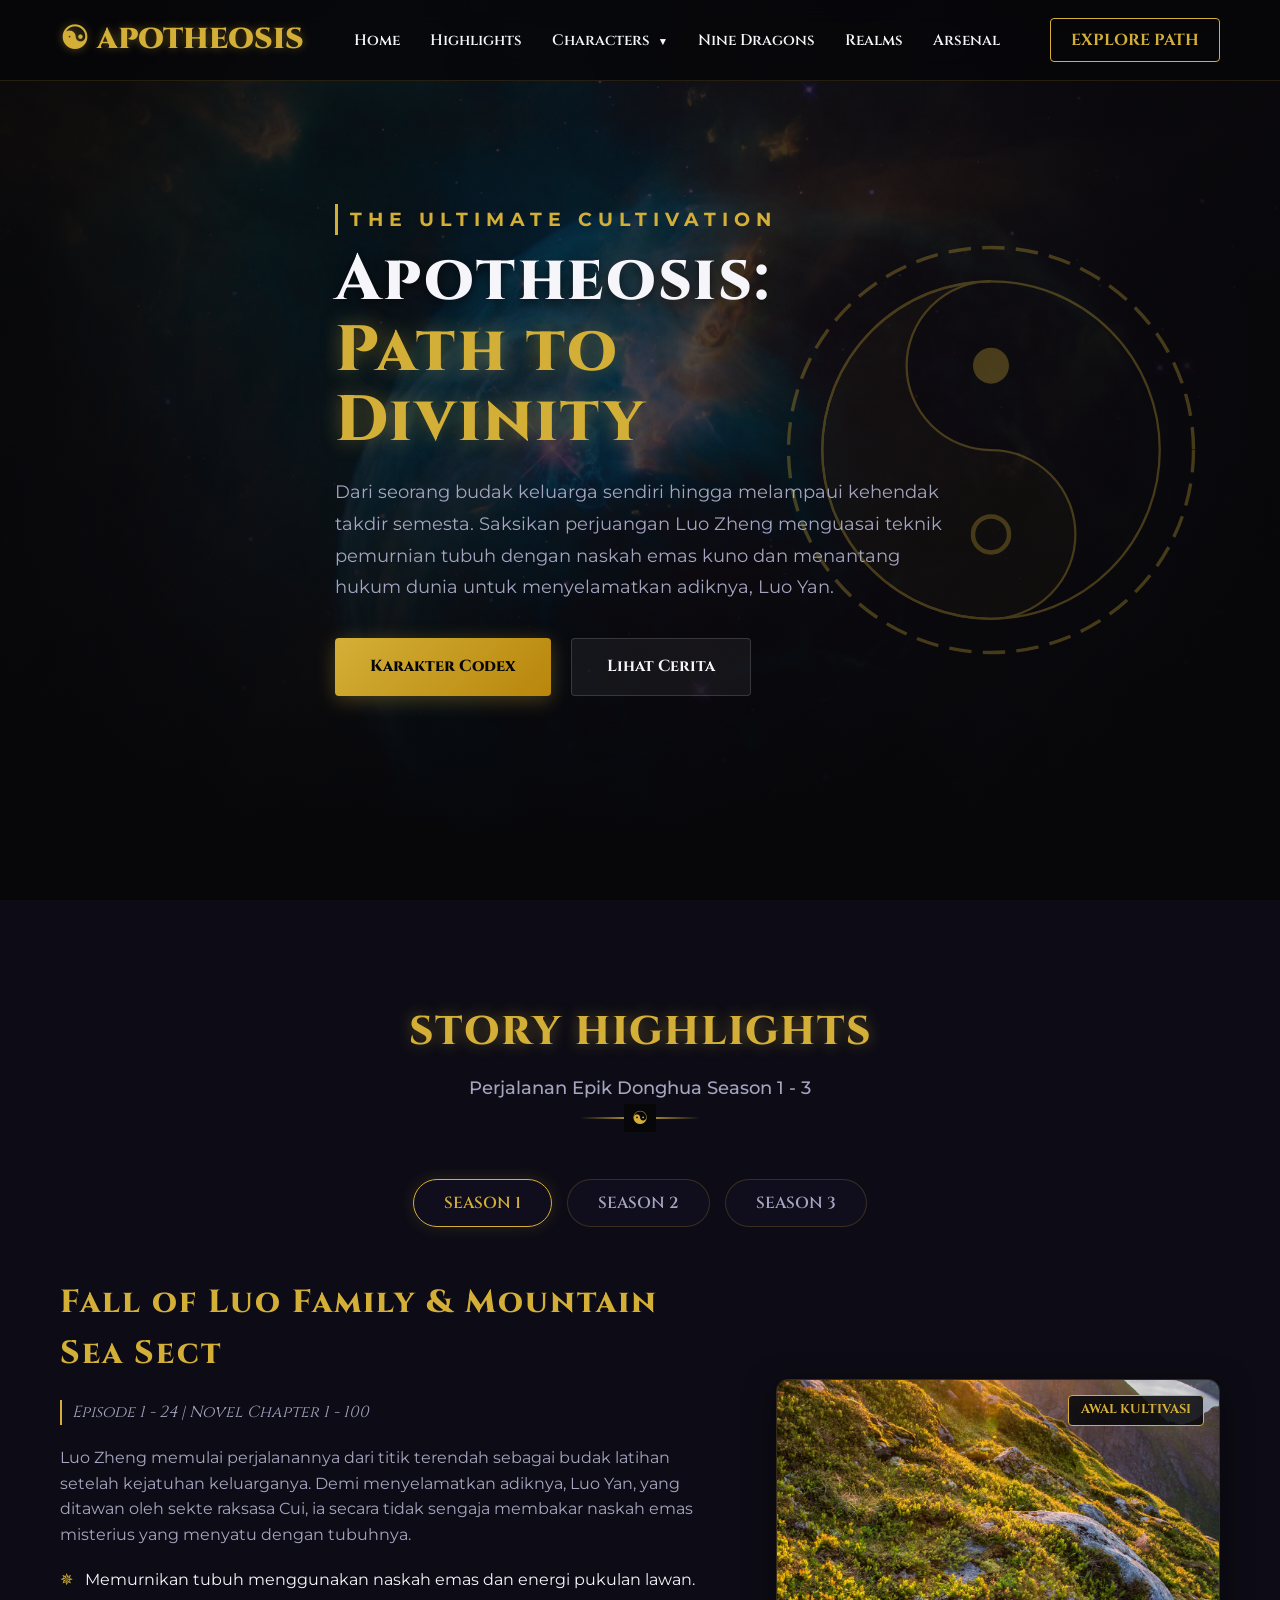
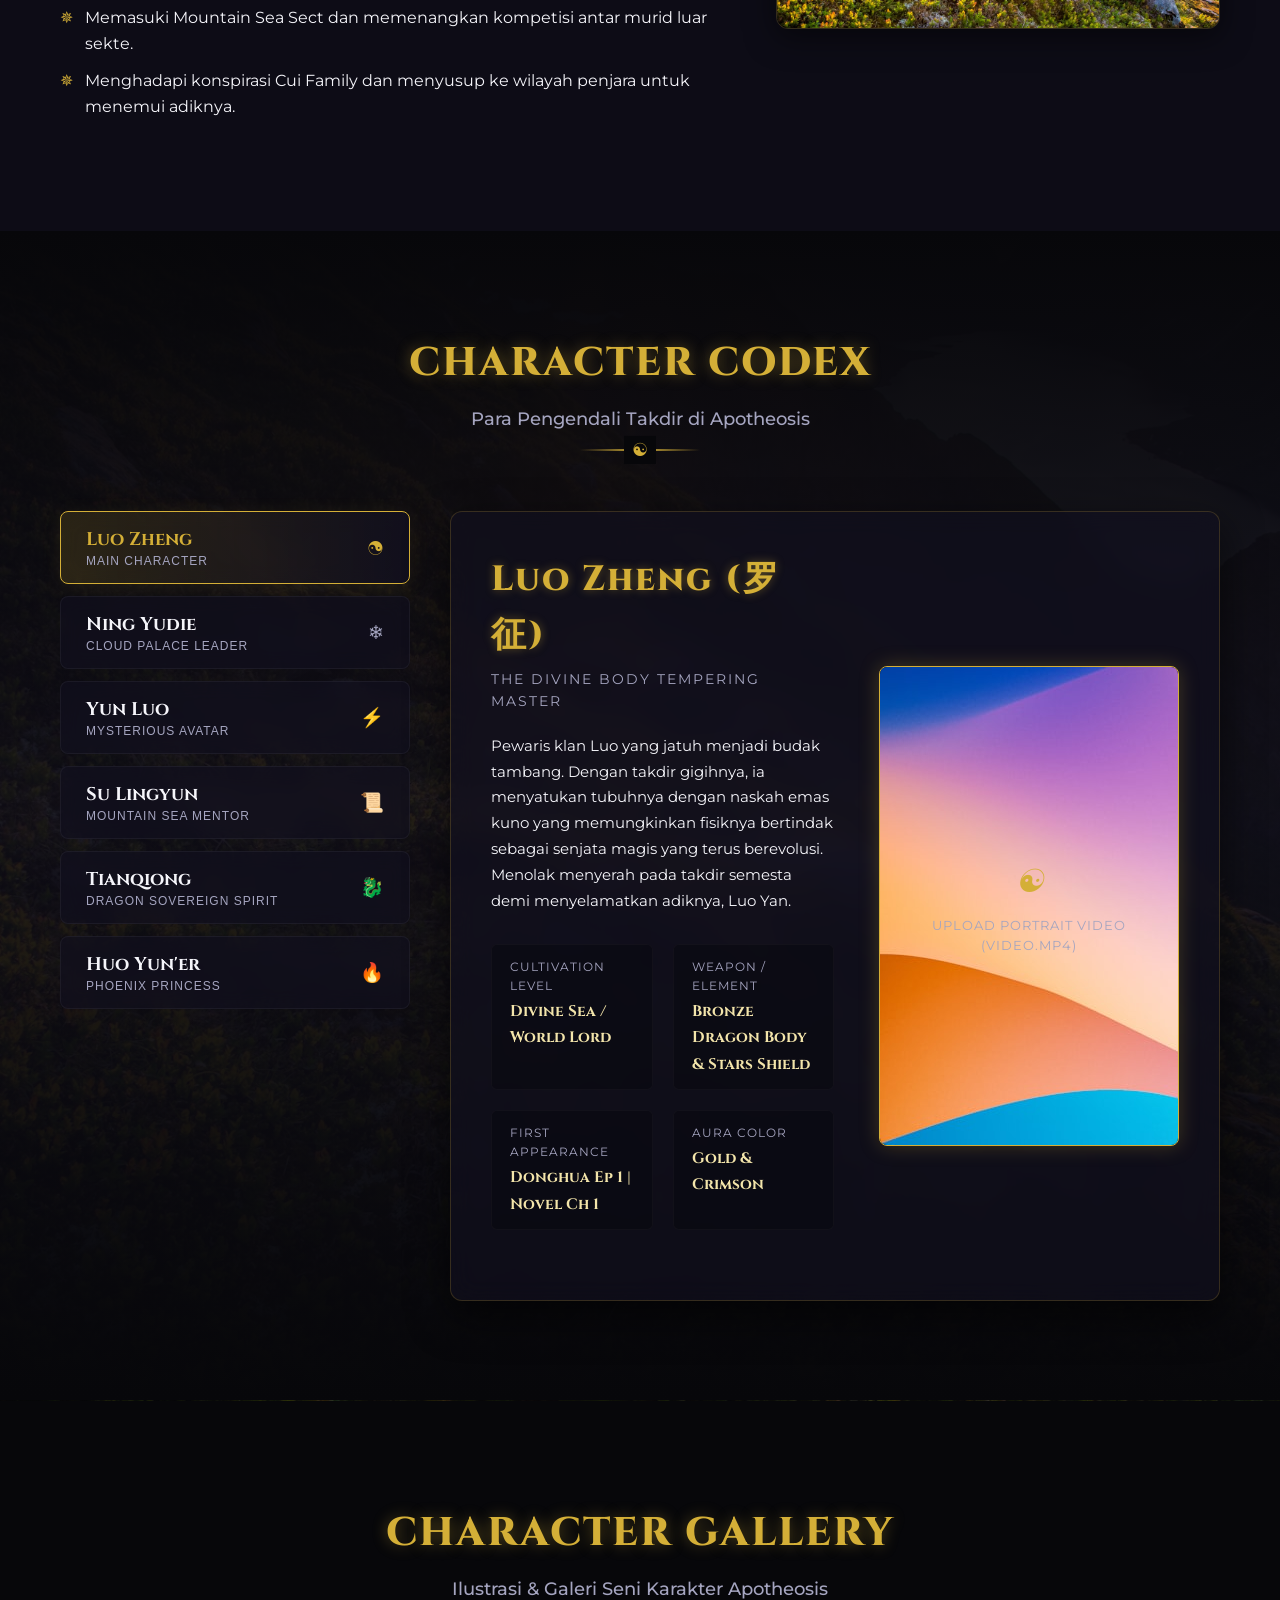
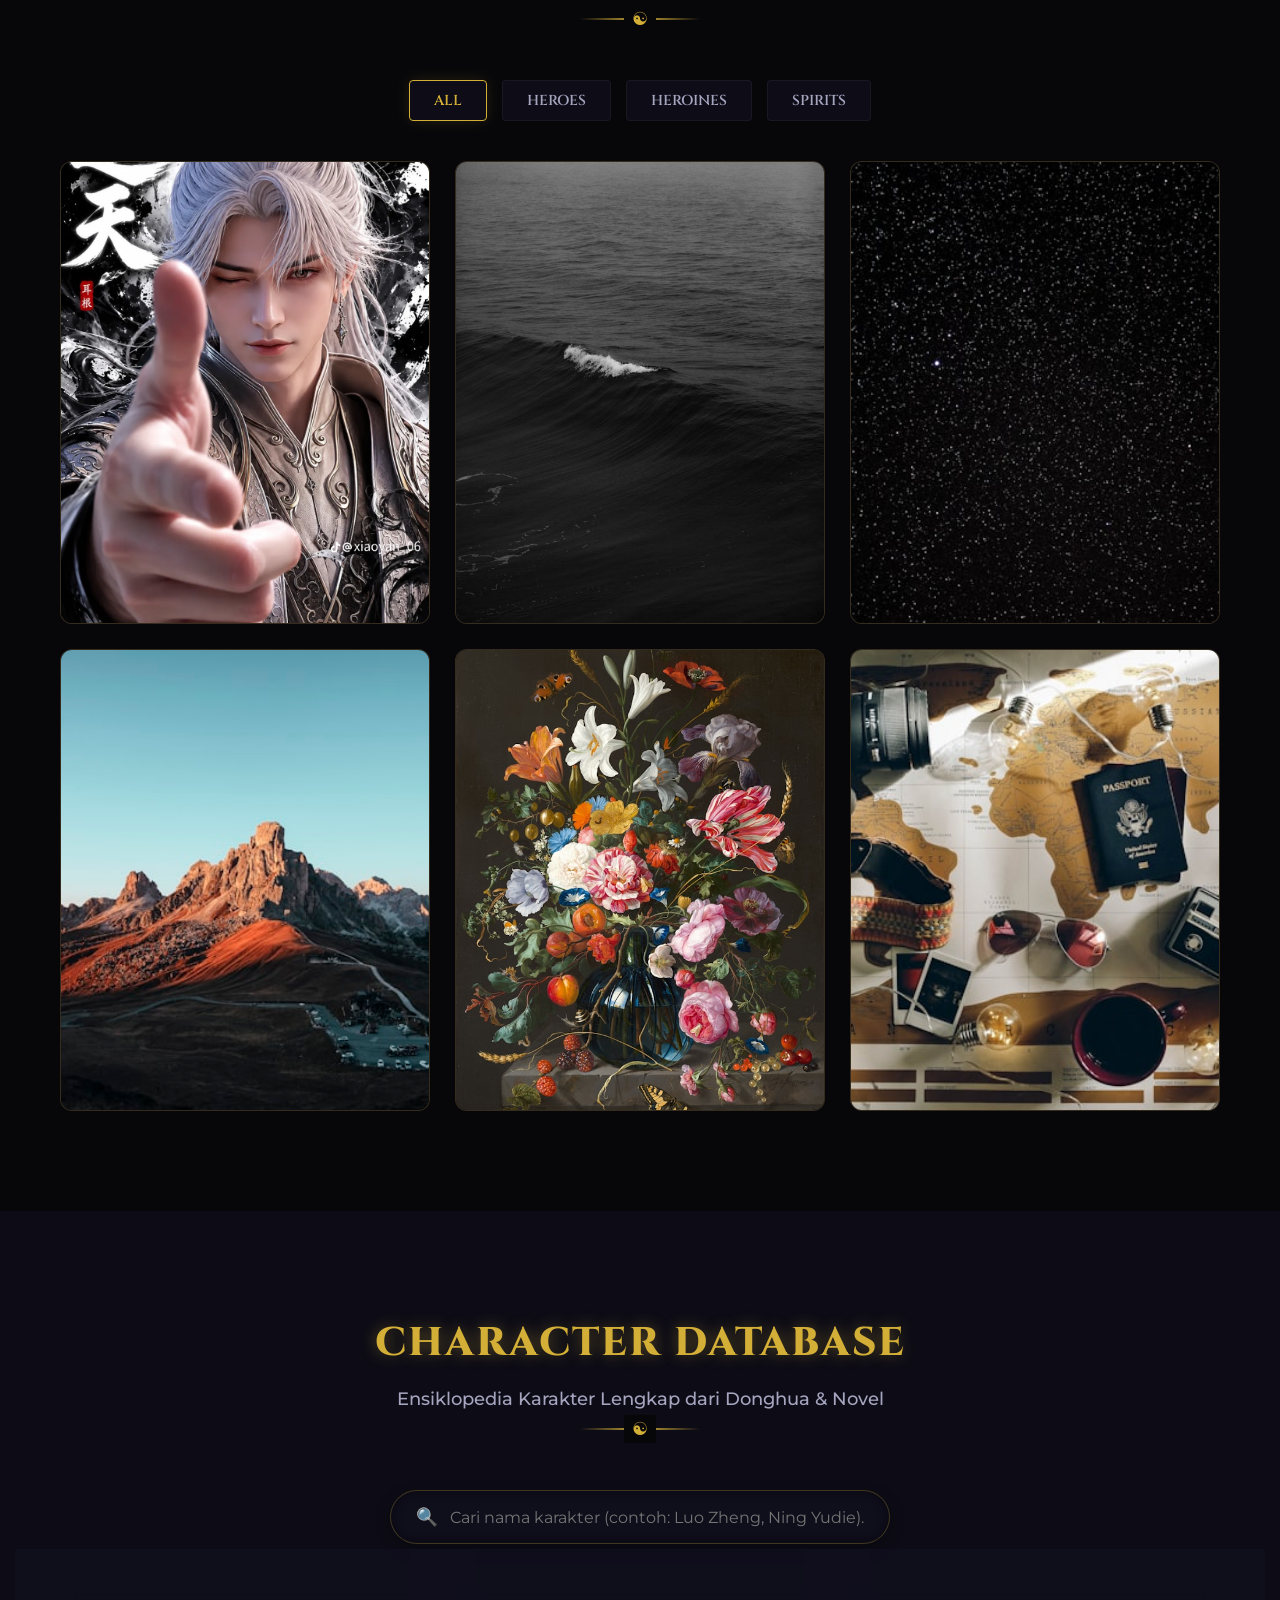
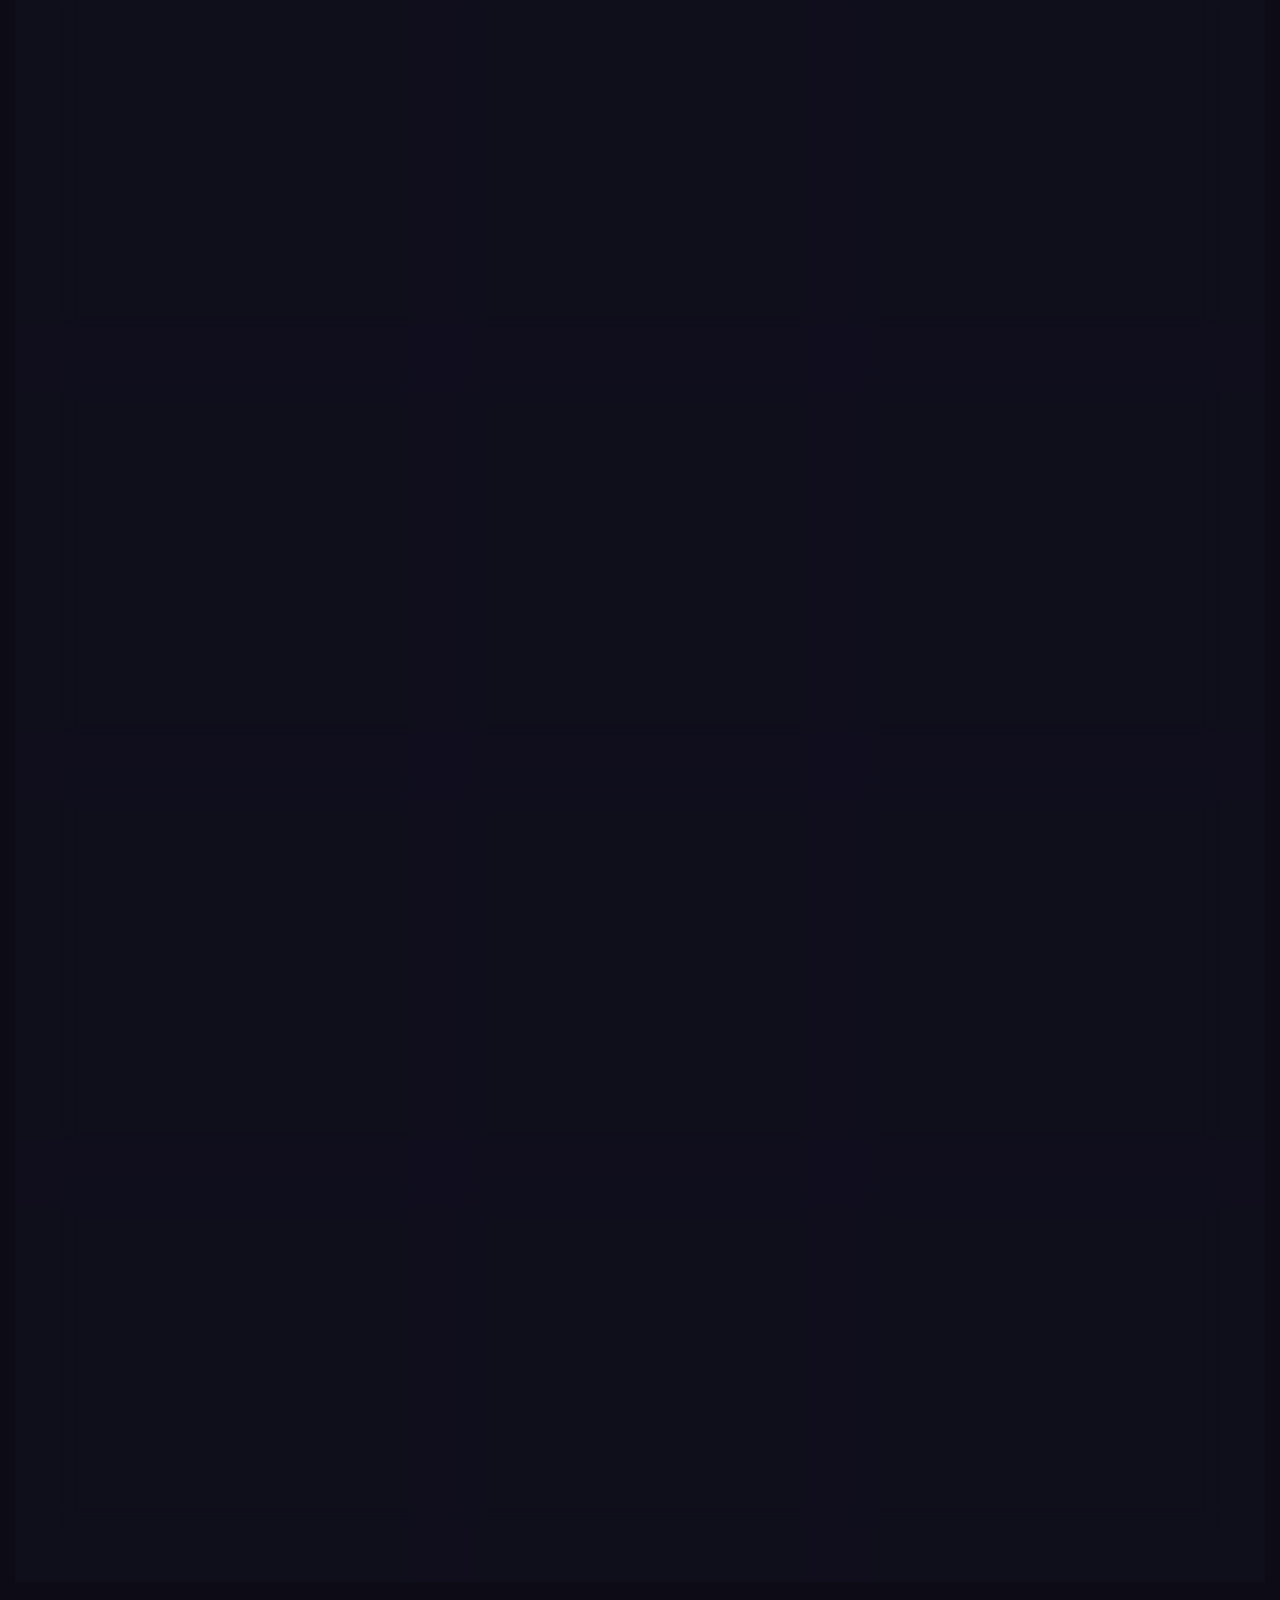
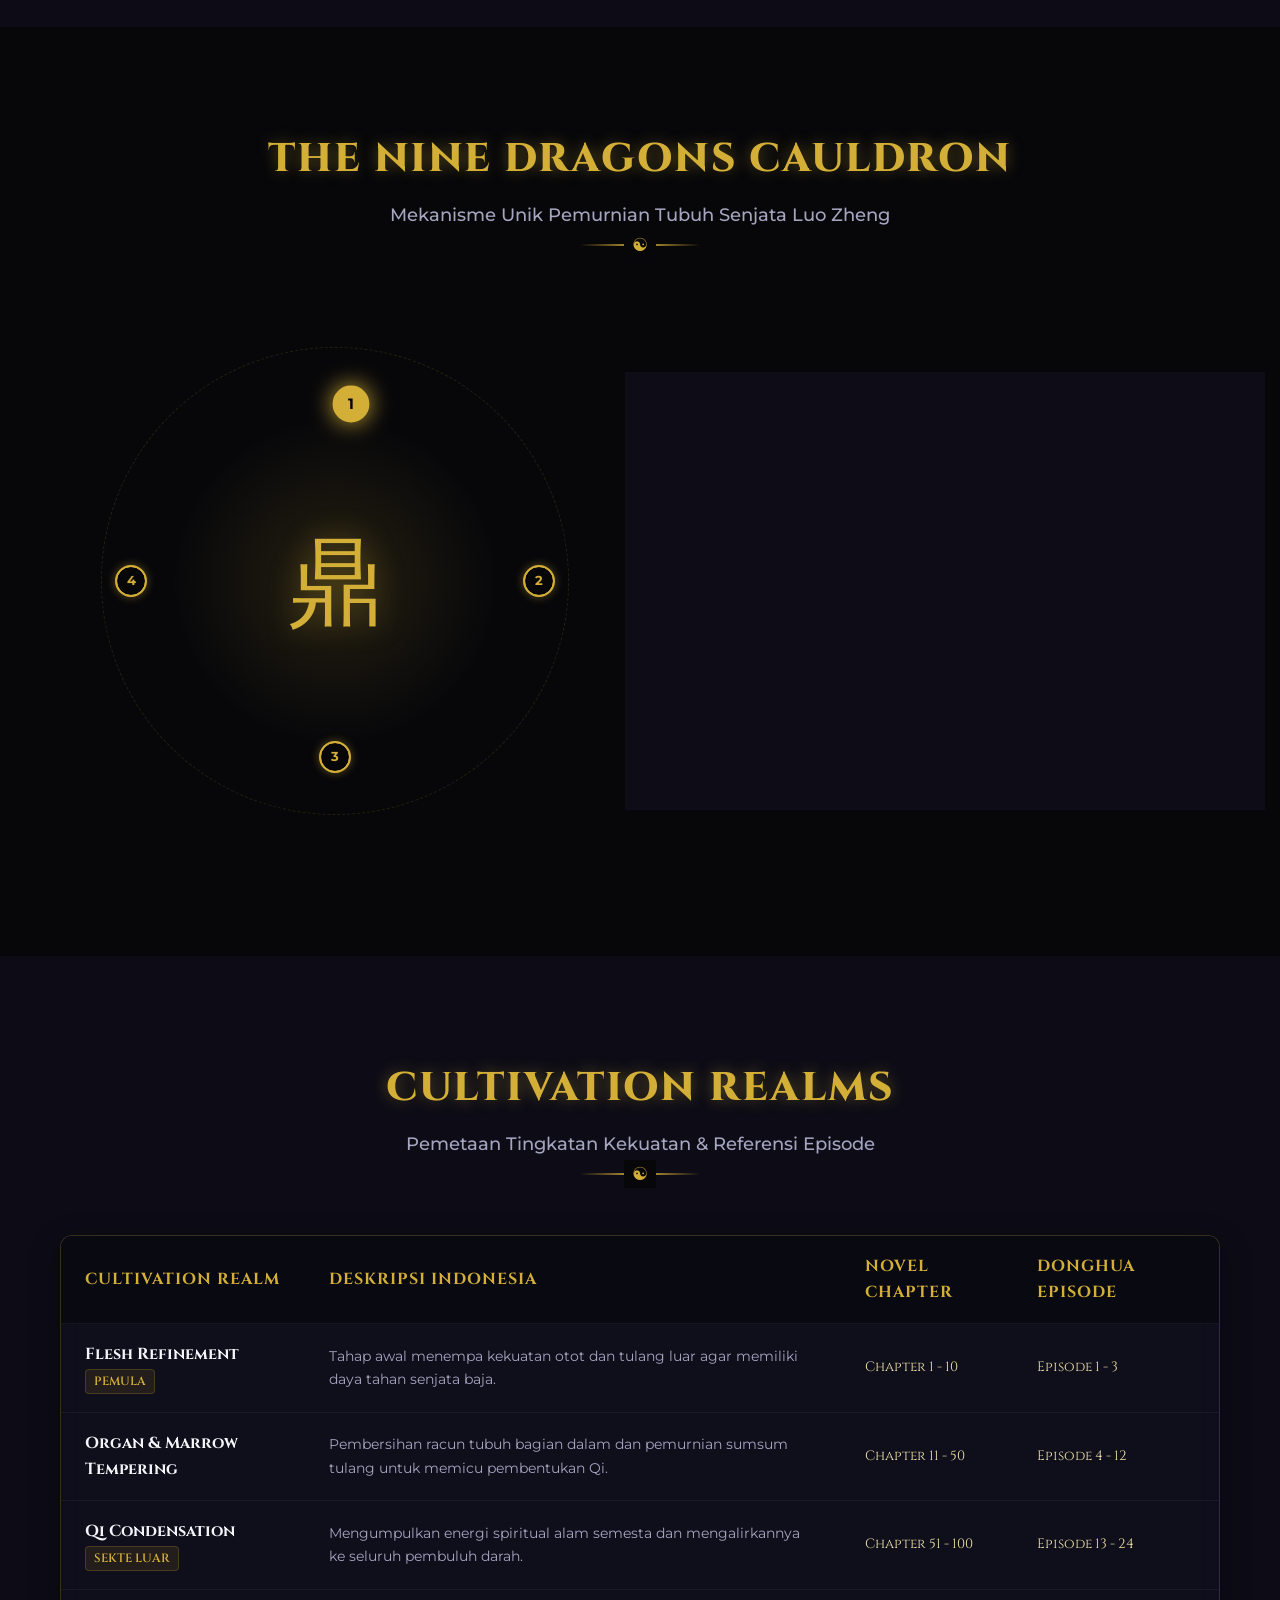
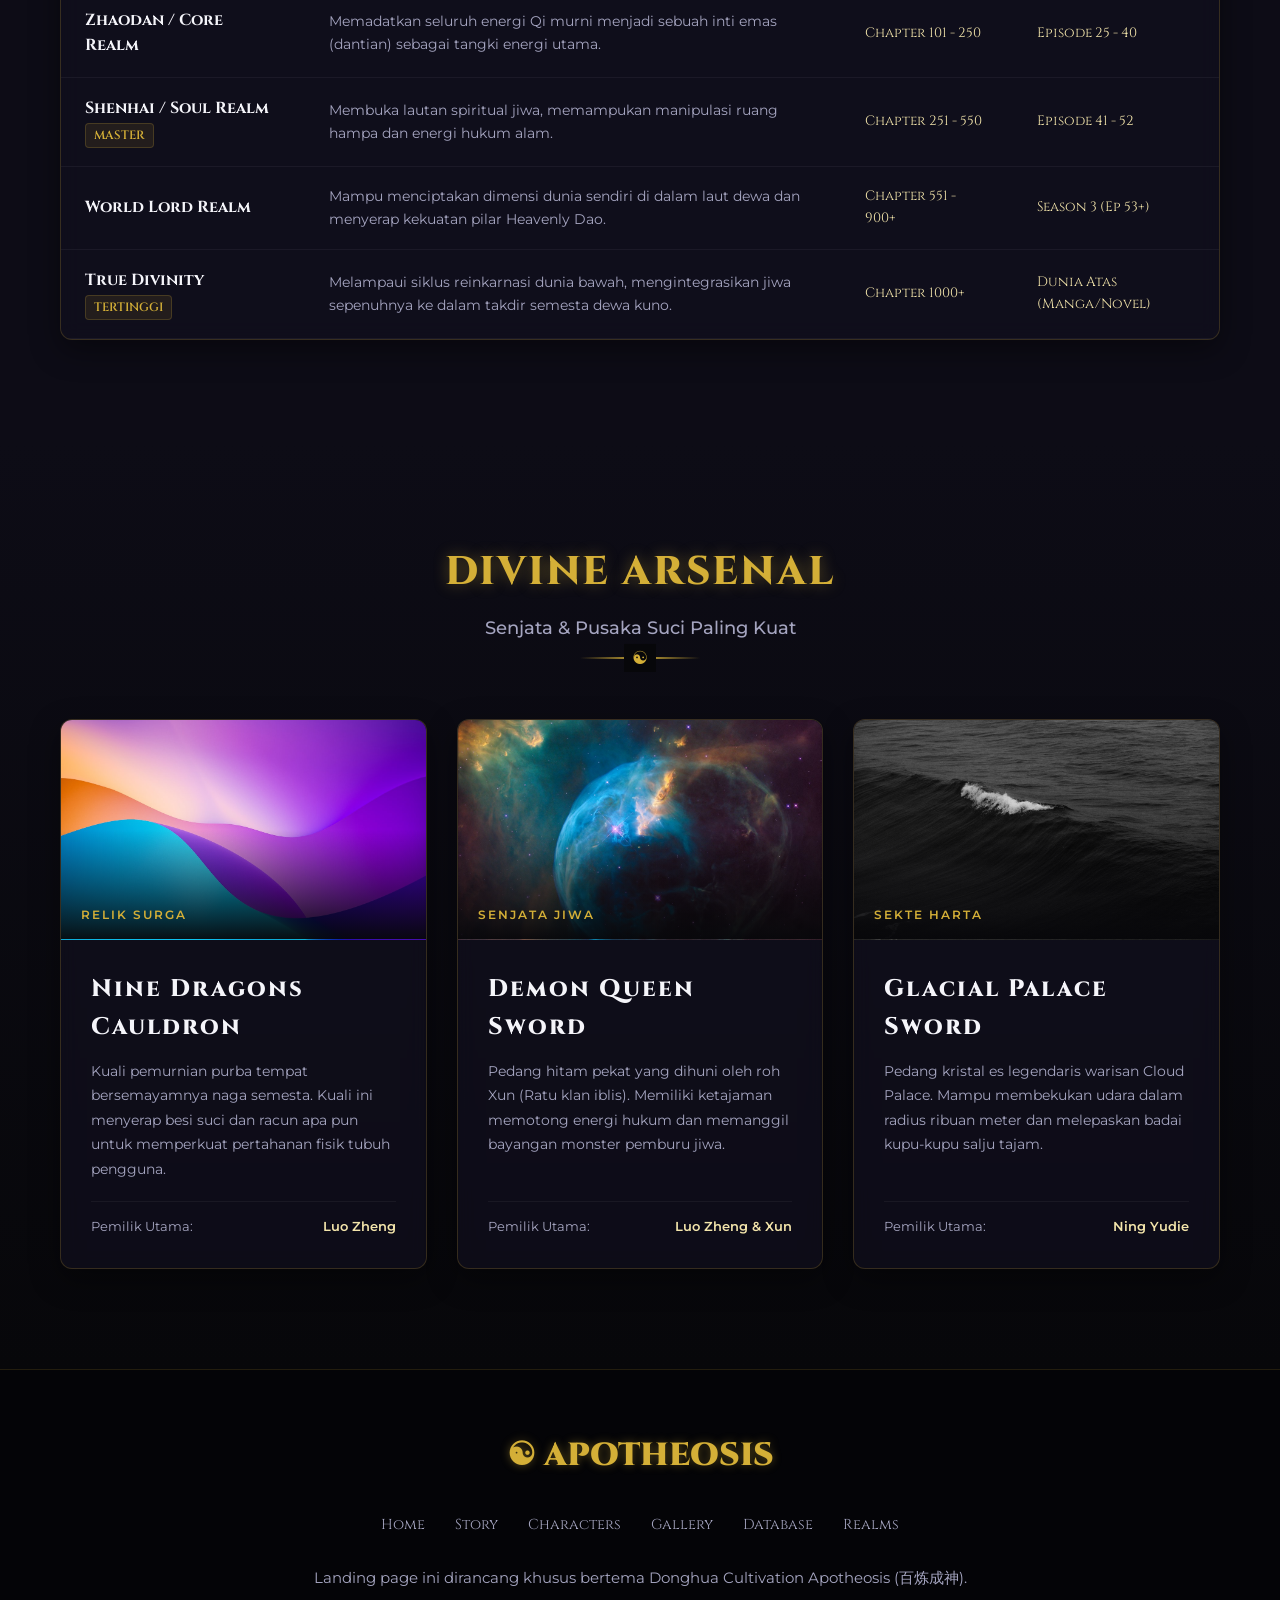
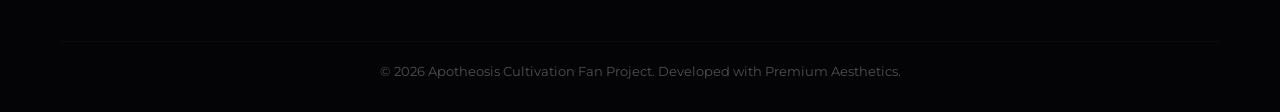
==== index.html @ 7e8d7d5f "Implement premium 3D Parallax on Hero and 3D Tilt hover on cards" ====
<!DOCTYPE html>
<html lang="id">
<head>
    <meta charset="UTF-8">
    <meta name="viewport" content="width=device-width, initial-scale=1.0">
    <title>Apotheosis: Path to Divinity - Premium Landing Page</title>
    
    <!-- Custom CSS -->
    <link rel="stylesheet" href="public/css/custom.css">
</head>
<body>

    <!-- Premium Preloader -->
    <!-- Premium Cultivation Preloader -->
<div id="preloader">
    <div class="preloader-content">
        <div class="preloader-seal">
            <span class="preloader-symbol">☯</span>
            <div class="preloader-ring"></div>
            <div class="preloader-ring-outer"></div>
        </div>
        <div class="preloader-text-wrapper">
            <h2 class="preloader-title">APOTHEOSIS</h2>
            <p id="preloader-status">Gathering Soul Qi...</p>
        </div>
    </div>
</div>

    <!-- Runic Canvas Background -->
    <canvas id="rune-canvas"></canvas>

    <!-- Premium Cursor Trail Canvas -->
    <canvas id="cursor-canvas"></canvas>

    <!-- Partial Layouts -->
    <!-- Header Navbar -->
<header>
    <div class="container navbar">
        <div class="logo">
            <a href="#"><span class="logo-symbol">☯</span> APOTHEOSIS</a>
        </div>
        <ul class="nav-links">
            <li><a href="#hero">Home</a></li>
            <li><a href="#story">Highlights</a></li>
            <li class="dropdown">
                <a href="#" class="dropdown-toggle" onclick="return false;">Characters <span class="dropdown-arrow">▼</span></a>
                <ul class="dropdown-menu">
                    <li><a href="#characters">Video Codex</a></li>
                    <li><a href="#gallery">Art Gallery</a></li>
                    <li><a href="#registry">Database</a></li>
                </ul>
            </li>
            <li><a href="#cauldron">Nine Dragons</a></li>
            <li><a href="#realms">Realms</a></li>
            <li><a href="#arsenal">Arsenal</a></li>
            <li class="mobile-cta-li"><a href="#characters" class="cta-btn">EXPLORE PATH</a></li>
        </ul>
        <div class="desktop-cta">
            <a href="#characters" class="cta-btn">EXPLORE PATH</a>
        </div>
        <button class="hamburger" id="hamburger-btn" aria-label="Menu">
            <span class="bar"></span>
            <span class="bar"></span>
            <span class="bar"></span>
        </button>
    </div>
</header>
    <!-- Hero Section -->
<section id="hero" class="hero">
    <div class="container hero-content">
        <span class="hero-subtitle">The Ultimate Cultivation</span>
        <h1>Apotheosis: <span>Path to Divinity</span></h1>
        <p class="hero-desc">
            Dari seorang budak keluarga sendiri hingga melampaui kehendak takdir semesta. Saksikan perjuangan Luo Zheng menguasai teknik pemurnian tubuh dengan naskah emas kuno dan menantang hukum dunia untuk menyelamatkan adiknya, Luo Yan.
        </p>
        <div class="hero-actions">
            <a href="#characters" class="btn-primary">Karakter Codex</a>
            <a href="#story" class="btn-secondary">Lihat Cerita</a>
        </div>
    </div>
    <!-- Decorative Cultivation Seal Wrapper for 3D Parallax -->
    <div class="hero-seal-wrapper">
        <svg class="hero-seal" viewBox="0 0 200 200" xmlns="http://www.w3.org/2000/svg">
            <circle cx="100" cy="100" r="90" fill="none" stroke="#d4af37" stroke-width="1.5" stroke-dasharray="10 5" />
            <circle cx="100" cy="100" r="75" fill="none" stroke="#d4af37" stroke-width="1" />
            <path d="M 100 25 A 75 75 0 0 0 100 175 A 37.5 37.5 0 0 0 100 100 A 37.5 37.5 0 0 1 100 25 Z" fill="#d4af37" fill-opacity="0.1" stroke="#d4af37" stroke-width="1" />
            <circle cx="100" cy="62.5" r="8" fill="#d4af37" />
            <circle cx="100" cy="137.5" r="8" fill="none" stroke="#d4af37" stroke-width="2" />
        </svg>
    </div>
</section>
    <!-- Story Highlights Section -->
<section id="story" class="story-section reveal">
    <div class="container">
        <div class="section-header">
            <h2>Story Highlights</h2>
            <div class="sub-title">Perjalanan Epik Donghua Season 1 - 3</div>
            <div class="divider"></div>
        </div>

        <div class="story-tabs">
            <button class="story-tab-btn active" data-season="1">SEASON 1</button>
            <button class="story-tab-btn" data-season="2">SEASON 2</button>
            <button class="story-tab-btn" data-season="3">SEASON 3</button>
        </div>

        <div class="story-content-wrapper">
            <!-- Season 1 Panel -->
            <div class="story-panel active" id="season-1">
                <div class="story-text">
                    <h3>Fall of Luo Family & Mountain Sea Sect</h3>
                    <p class="story-tagline">Episode 1 - 24 | Novel Chapter 1 - 100</p>
                    <p>
                        Luo Zheng memulai perjalanannya dari titik terendah sebagai budak latihan setelah kejatuhan keluarganya. Demi menyelamatkan adiknya, Luo Yan, yang ditawan oleh sekte raksasa Cui, ia secara tidak sengaja membakar naskah emas misterius yang menyatu dengan tubuhnya.
                    </p>
                    <ul class="story-highlights-list">
                        <li>Memurnikan tubuh menggunakan naskah emas dan energi pukulan lawan.</li>
                        <li>Memasuki Mountain Sea Sect dan memenangkan kompetisi antar murid luar sekte.</li>
                        <li>Menghadapi konspirasi Cui Family dan menyusup ke wilayah penjara untuk menemui adiknya.</li>
                    </ul>
                </div>
                <div class="story-media">
                    <img src="public/assets/images/bg_mountains.jpg" alt="Season 1 Cover">
                    <span class="story-badge">Awal Kultivasi</span>
                </div>
            </div>

            <!-- Season 2 Panel -->
            <div class="story-panel" id="season-2">
                <div class="story-text">
                    <h3>Cloud Palace & Zen Domain Conflicts</h3>
                    <p class="story-tagline">Episode 25 - 52 | Novel Chapter 101 - 350</p>
                    <p>
                        Luo Zheng menembus batas kekuatannya dan menarik perhatian Cloud Palace (Yun Palace). Ia bertemu dengan sang pemimpin dingin, Ning Yudie. Bersama-sama, mereka harus mempertahankan benua dari ancaman invasi klan iblis dan Zen Domain.
                    </p>
                    <ul class="story-highlights-list">
                        <li>Menjelajahi Azure Dragon Tower dan memperoleh warisan naga kuno.</li>
                        <li>Membantu Ning Yudie melawan kutukan tubuh dan invasi ras iblis luar.</li>
                        <li>Membuka gerbang kekuatan spasial dengan memahami rune tingkat tinggi.</li>
                    </ul>
                </div>
                <div class="story-media">
                    <img src="public/assets/images/bg_ice.jpg" alt="Season 2 Cover">
                    <span class="story-badge">Perang Besar</span>
                </div>
            </div>

            <!-- Season 3 Panel -->
            <div class="story-panel" id="season-3">
                <div class="story-text">
                    <h3>Ancient Divine Realm & Heavenly Dao</h3>
                    <p class="story-tagline">Episode 53+ | Novel Chapter 351 - 800+</p>
                    <p>
                        Memasuki dunia tingkat tinggi yang dipenuhi dengan entitas surgawi. Luo Zheng mulai menantang kehendak Heavenly Dao yang membelenggu takdir rasnya. Di sini ia bertemu Huo Yun'er dari Klan Phoenix dan mengungkap konspirasi penciptaan dunia.
                    </p>
                    <ul class="story-highlights-list">
                        <li>Melangkah ke Divine Sea Realm dan menantang Hukum Takdir Semesta.</li>
                        <li>Ujian di makam para dewa kuno dan warisan energi murni semesta.</li>
                        <li>Beraliansi dengan klan Phoenix api murni untuk membuka misteri dunia atas.</li>
                    </ul>
                </div>
                <div class="story-media">
                    <img src="public/assets/images/bg_gold.jpg" alt="Season 3 Cover">
                    <span class="story-badge">Melampaui Dewa</span>
                </div>
            </div>
        </div>
    </div>
</section>
    <!-- Character Codex Section -->
<section id="characters" class="characters-section reveal">
    <div class="container">
        <div class="section-header">
            <h2>Character Codex</h2>
            <div class="sub-title">Para Pengendali Takdir di Apotheosis</div>
            <div class="divider"></div>
        </div>

        <div class="character-grid">
            <!-- Navigation Tabs -->
            <div class="character-nav">
                <button class="char-nav-btn active" data-character="luo_zheng">
                    <div class="char-btn-info">
                        <span class="char-btn-name">Luo Zheng</span>
                        <span class="char-btn-title">Main Character</span>
                    </div>
                    <span class="char-btn-symbol">☯</span>
                </button>
                <button class="char-nav-btn" data-character="ning_yudie">
                    <div class="char-btn-info">
                        <span class="char-btn-name">Ning Yudie</span>
                        <span class="char-btn-title">Cloud Palace Leader</span>
                    </div>
                    <span class="char-btn-symbol">❄</span>
                </button>
                <button class="char-nav-btn" data-character="yun_luo">
                    <div class="char-btn-info">
                        <span class="char-btn-name">Yun Luo</span>
                        <span class="char-btn-title">Mysterious Avatar</span>
                    </div>
                    <span class="char-btn-symbol">⚡</span>
                </button>
                <button class="char-nav-btn" data-character="su_lingyun">
                    <div class="char-btn-info">
                        <span class="char-btn-name">Su Lingyun</span>
                        <span class="char-btn-title">Mountain Sea Mentor</span>
                    </div>
                    <span class="char-btn-symbol">📜</span>
                </button>
                <button class="char-nav-btn" data-character="tianqiong">
                    <div class="char-btn-info">
                        <span class="char-btn-name">Tianqiong</span>
                        <span class="char-btn-title">Dragon Sovereign Spirit</span>
                    </div>
                    <span class="char-btn-symbol">🐉</span>
                </button>
                <button class="char-nav-btn" data-character="huo_yuner">
                    <div class="char-btn-info">
                        <span class="char-btn-name">Huo Yun'er</span>
                        <span class="char-btn-title">Phoenix Princess</span>
                    </div>
                    <span class="char-btn-symbol">🔥</span>
                </button>
            </div>

            <!-- Display Codex Content -->
            <div class="character-display">
                <!-- Luo Zheng -->
                <div class="char-pane active" id="char-luo_zheng">
                    <div class="char-details">
                        <h3>Luo Zheng (罗征)</h3>
                        <span class="char-identity">The Divine Body Tempering Master</span>
                        <p class="char-desc">
                            Pewaris klan Luo yang jatuh menjadi budak tambang. Dengan takdir gigihnya, ia menyatukan tubuhnya dengan naskah emas kuno yang memungkinkan fisiknya bertindak sebagai senjata magis yang terus berevolusi. Menolak menyerah pada takdir semesta demi menyelamatkan adiknya, Luo Yan.
                        </p>
                        <div class="char-stats">
                            <div class="stat-item">
                                <span class="stat-label">Cultivation Level</span>
                                <span class="stat-val">Divine Sea / World Lord</span>
                            </div>
                            <div class="stat-item">
                                <span class="stat-label">Weapon / Element</span>
                                <span class="stat-val">Bronze Dragon Body & Stars Shield</span>
                            </div>
                            <div class="stat-item">
                                <span class="stat-label">First Appearance</span>
                                <span class="stat-val">Donghua Ep 1 | Novel Ch 1</span>
                            </div>
                            <div class="stat-item">
                                <span class="stat-label">Aura Color</span>
                                <span class="stat-val">Gold & Crimson</span>
                            </div>
                        </div>
                    </div>
                    <div class="char-media-container theme-luo_zheng">
                        <video class="char-video" loop muted playsinline>
                            <source src="public/assets/videos/characters/luo_zheng/video.mp4" type="video/mp4">
                        </video>
                        <div class="char-video-fallback" style="background-image: url('public/assets/images/bg_gold.jpg')">
                            <i>☯</i>
                            <span>Upload Portrait Video (video.mp4)</span>
                        </div>
                    </div>
                </div>

                <!-- Ning Yudie -->
                <div class="char-pane" id="char-ning_yudie">
                    <div class="char-details">
                        <h3>Ning Yudie (宁雨蝶)</h3>
                        <span class="char-identity">Palace Master of Cloud Sect</span>
                        <p class="char-desc">
                            Pemimpin dari sekte Cloud Palace yang sangat dihormati di benua bawah. Menguasai hukum es murni dan kupu-kupu salju surgawi. Memiliki kepribadian yang dingin namun luluh setelah Luo Zheng berulang kali mempertaruhkan nyawa untuk melindunginya.
                        </p>
                        <div class="char-stats">
                            <div class="stat-item">
                                <span class="stat-label">Cultivation Level</span>
                                <span class="stat-val">Soul Realm / Divine Sea</span>
                            </div>
                            <div class="stat-item">
                                <span class="stat-label">Weapon / Element</span>
                                <span class="stat-val">Glacial Butterfly Sword & Ice element</span>
                            </div>
                            <div class="stat-item">
                                <span class="stat-label">First Appearance</span>
                                <span class="stat-val">Donghua Ep 26 | Novel Ch 180</span>
                            </div>
                            <div class="stat-item">
                                <span class="stat-label">Aura Color</span>
                                <span class="stat-val">Teal & Glacial Blue</span>
                            </div>
                        </div>
                    </div>
                    <div class="char-media-container theme-ning_yudie">
                        <video class="char-video" loop muted playsinline>
                            <source src="public/assets/videos/characters/ning_yudie/video.mp4" type="video/mp4">
                        </video>
                        <div class="char-video-fallback" style="background-image: url('public/assets/images/bg_ice.jpg')">
                            <i>❄</i>
                            <span>Upload Portrait Video (video.mp4)</span>
                        </div>
                    </div>
                </div>

                <!-- Yun Luo -->
                <div class="char-pane" id="char-yun_luo">
                    <div class="char-details">
                        <h3>Yun Luo (云落)</h3>
                        <span class="char-identity">The Mysterious Overseer Avatar</span>
                        <p class="char-desc">
                            Proyeksi fisik misterius dari salah satu dewa terkuat dari dunia atas. Ia menyamar di benua bawah untuk memantau bakat luar biasa dan menyelidiki rahasia semesta bawah. Ia menjadi mentor bayangan yang membimbing Luo Zheng memahami hukum spasial dan dimensi.
                        </p>
                        <div class="char-stats">
                            <div class="stat-item">
                                <span class="stat-label">Cultivation Level</span>
                                <span class="stat-val">True Divinity (Avatar)</span>
                            </div>
                            <div class="stat-item">
                                <span class="stat-label">Weapon / Element</span>
                                <span class="stat-val">Void Needle & Spasial Laws</span>
                            </div>
                            <div class="stat-item">
                                <span class="stat-label">First Appearance</span>
                                <span class="stat-val">Donghua Ep 35 | Novel Ch 250</span>
                            </div>
                            <div class="stat-item">
                                <span class="stat-label">Aura Color</span>
                                <span class="stat-val">Deep Purple & Indigo</span>
                            </div>
                        </div>
                    </div>
                    <div class="char-media-container theme-yun_luo">
                        <video class="char-video" loop muted playsinline>
                            <source src="public/assets/videos/characters/yun_luo/video.mp4" type="video/mp4">
                        </video>
                        <div class="char-video-fallback" style="background-image: url('public/assets/images/bg_hero.jpg')">
                            <i>⚡</i>
                            <span>Upload Portrait Video (video.mp4)</span>
                        </div>
                    </div>
                </div>

                <!-- Su Lingyun -->
                <div class="char-pane" id="char-su_lingyun">
                    <div class="char-details">
                        <h3>Su Lingyun (苏灵韵)</h3>
                        <span class="char-identity">Royal Teacher of Mountain Sea Sect</span>
                        <p class="char-desc">
                            Guru pertama Luo Zheng di Mountain Sea Sect. Ia juga merupakan putri dari keluarga kekaisaran benua timur. Meskipun memiliki keterbatasan kultivasi dibanding karakter dunia atas, ia selalu berdedikasi tinggi demi keselamatan Luo Zheng di awal masa latihannya.
                        </p>
                        <div class="char-stats">
                            <div class="stat-item">
                                <span class="stat-label">Cultivation Level</span>
                                <span class="stat-val">Zhaodan / Core Realm</span>
                            </div>
                            <div class="stat-item">
                                <span class="stat-label">Weapon / Element</span>
                                <span class="stat-val">Royal Sword / Wind Laws</span>
                            </div>
                            <div class="stat-item">
                                <span class="stat-label">First Appearance</span>
                                <span class="stat-val">Donghua Ep 4 | Novel Ch 22</span>
                            </div>
                            <div class="stat-item">
                                <span class="stat-label">Aura Color</span>
                                <span class="stat-val">Emerald Green & Amber</span>
                            </div>
                        </div>
                    </div>
                    <div class="char-media-container theme-su_lingyun">
                        <video class="char-video" loop muted playsinline>
                            <source src="public/assets/videos/characters/su_lingyun/video.mp4" type="video/mp4">
                        </video>
                        <div class="char-video-fallback" style="background-image: url('public/assets/images/bg_mountains.jpg')">
                            <i>📜</i>
                            <span>Upload Portrait Video (video.mp4)</span>
                        </div>
                    </div>
                </div>

                <!-- Tianqiong -->
                <div class="char-pane" id="char-tianqiong">
                    <div class="char-details">
                        <h3>Tianqiong (天穹)</h3>
                        <span class="char-identity">The Ancestral Dragon Soul</span>
                        <p class="char-desc">
                            Jiwa naga primordial raksasa yang disegel di dalam Nine Dragons Cauldron di dalam kesadaran Luo Zheng. Roh naga ini memberikan kekuatan fisik luar biasa melalui pembentukan sisik naga surgawi dan membimbing Luo Zheng mengontrol warisan hukum naga purba.
                        </p>
                        <div class="char-stats">
                            <div class="stat-item">
                                <span class="stat-label">Cultivation Level</span>
                                <span class="stat-val">Ancestral Dragon Sovereign</span>
                            </div>
                            <div class="stat-item">
                                <span class="stat-label">Weapon / Element</span>
                                <span class="stat-val">Sovereign Dragon Roar / Soul Element</span>
                            </div>
                            <div class="stat-item">
                                <span class="stat-label">First Appearance</span>
                                <span class="stat-val">Donghua Ep 12 | Novel Ch 50</span>
                            </div>
                            <div class="stat-item">
                                <span class="stat-label">Aura Color</span>
                                <span class="stat-val">Deep Gold & Blood Red</span>
                            </div>
                        </div>
                    </div>
                    <div class="char-media-container theme-tianqiong">
                        <video class="char-video" loop muted playsinline>
                            <source src="public/assets/videos/characters/tianqiong/video.mp4" type="video/mp4">
                        </video>
                        <div class="char-video-fallback" style="background-image: url('public/assets/images/bg_gold.jpg')">
                            <i>🐉</i>
                            <span>Upload Portrait Video (video.mp4)</span>
                        </div>
                    </div>
                </div>

                <!-- Huo Yun'er -->
                <div class="char-pane" id="char-huo_yuner">
                    <div class="char-details">
                        <h3>Huo Yun'er (火允儿)</h3>
                        <span class="char-identity">Divine Princess of the Phoenix Clan</span>
                        <p class="char-desc">
                            Pewaris berdarah phoenix murni dari Klan Api Kuno di dunia atas. Ia memiliki temperamen yang berapi-api namun setia kawan. Setelah diselamatkan oleh Luo Zheng dalam petualangan di Makam Dewa Kuno, ia bersumpah mendampingi Luo Zheng melawan penindasan takdir.
                        </p>
                        <div class="char-stats">
                            <div class="stat-item">
                                <span class="stat-label">Cultivation Level</span>
                                <span class="stat-val">Divine Sea / World Lord (God Realm)</span>
                            </div>
                            <div class="stat-item">
                                <span class="stat-label">Weapon / Element</span>
                                <span class="stat-val">Vermilion Phoenix Bow / Sacred Fire</span>
                            </div>
                            <div class="stat-item">
                                <span class="stat-label">First Appearance</span>
                                <span class="stat-val">Donghua Season 3 | Novel Ch 650</span>
                            </div>
                            <div class="stat-item">
                                <span class="stat-label">Aura Color</span>
                                <span class="stat-val">Rose Gold & Intense Flame</span>
                            </div>
                        </div>
                    </div>
                    <div class="char-media-container theme-huo_yuner">
                        <video class="char-video" loop muted playsinline>
                            <source src="public/assets/videos/characters/huo_yuner/video.mp4" type="video/mp4">
                        </video>
                        <div class="char-video-fallback" style="background-image: url('public/assets/images/bg_hero.jpg')">
                            <i>🔥</i>
                            <span>Upload Portrait Video (video.mp4)</span>
                        </div>
                    </div>
                </div>
            </div>
        </div>
    </div>
</section>
    <!-- Character Gallery Section -->
<section id="gallery" class="gallery-section reveal">
    <div class="container">
        <div class="section-header">
            <h2>Character Gallery</h2>
            <div class="sub-title">Ilustrasi & Galeri Seni Karakter Apotheosis</div>
            <div class="divider"></div>
        </div>

        <!-- Gallery Filter Tabs -->
        <div class="gallery-filters">
            <button class="gallery-filter-btn active" data-filter="all">ALL</button>
            <button class="gallery-filter-btn" data-filter="hero">HEROES</button>
            <button class="gallery-filter-btn" data-filter="heroines">HEROINES</button>
            <button class="gallery-filter-btn" data-filter="spirits">SPIRITS</button>
        </div>

        <!-- Gallery Grid -->
        <div class="gallery-grid">
            <!-- Luo Zheng -->
            <div class="gallery-item" data-category="hero" data-title="Luo Zheng (罗征)" data-desc="Eksponen pemurnian tubuh tertinggi, memegang takdir ras manusia dengan raga setara senjata magis dewa." data-image="public/assets/images/gallery/char_luo_zheng.png">
                <div class="gallery-img-container">
                    <img src="public/assets/images/gallery/char_luo_zheng.png" alt="Luo Zheng Art">
                    <div class="gallery-item-overlay">
                        <h3>Luo Zheng</h3>
                        <span>The Weapon Body</span>
                    </div>
                </div>
            </div>

            <!-- Ning Yudie -->
            <div class="gallery-item" data-category="heroines" data-title="Ning Yudie (宁雨蝶)" data-desc="Pemimpin Cloud Palace yang menguasai hukum es absolut dan kupu-kupu salju surgawi, istri utama Luo Zheng." data-image="public/assets/images/gallery/char_ning_yudie.jpg">
                <div class="gallery-img-container">
                    <img src="public/assets/images/gallery/char_ning_yudie.jpg" alt="Ning Yudie Art">
                    <div class="gallery-item-overlay">
                        <h3>Ning Yudie</h3>
                        <span>Glacial Butterfly</span>
                    </div>
                </div>
            </div>

            <!-- Yun Luo -->
            <div class="gallery-item" data-category="heroines" data-title="Yun Luo (云落)" data-desc="Karakter inkarnasi dewa dari Divine Domain yang turun ke dunia bawah guna mencari talenta berbakat semesta." data-image="public/assets/images/gallery/char_yun_luo.jpg">
                <div class="gallery-img-container">
                    <img src="public/assets/images/gallery/char_yun_luo.jpg" alt="Yun Luo Art">
                    <div class="gallery-item-overlay">
                        <h3>Yun Luo</h3>
                        <span>Divine Overseer</span>
                    </div>
                </div>
            </div>

            <!-- Su Lingyun -->
            <div class="gallery-item" data-category="heroines" data-title="Su Lingyun (苏灵韵)" data-desc="Royal Teacher kekaisaran timur sekaligus guru pembimbing awal Luo Zheng saat bergabung di Mountain Sea Sect." data-image="public/assets/images/gallery/char_su_lingyun.jpg">
                <div class="gallery-img-container">
                    <img src="public/assets/images/gallery/char_su_lingyun.jpg" alt="Su Lingyun Art">
                    <div class="gallery-item-overlay">
                        <h3>Su Lingyun</h3>
                        <span>Royal Teacher</span>
                    </div>
                </div>
            </div>

            <!-- Tianqiong -->
            <div class="gallery-item" data-category="spirits" data-title="Tianqiong (天穹)" data-desc="Jiwa naga primordial klan naga purba yang membantu menopang pertahanan naga perunggu dan emas dalam kesadaran Luo Zheng." data-image="public/assets/images/gallery/char_tianqiong.jpg">
                <div class="gallery-img-container">
                    <img src="public/assets/images/gallery/char_tianqiong.jpg" alt="Tianqiong Art">
                    <div class="gallery-item-overlay">
                        <h3>Tianqiong</h3>
                        <span>Dragon Sovereign</span>
                    </div>
                </div>
            </div>

            <!-- Huo Yun'er -->
            <div class="gallery-item" data-category="heroines" data-title="Huo Yun'er (火允儿)" data-desc="Putri klan Phoenix suci dunia dewa kuno yang menguasai elemen api murni dan busur panah pemusnah jiwa." data-image="public/assets/images/gallery/char_huo_yuner.jpg">
                <div class="gallery-img-container">
                    <img src="public/assets/images/gallery/char_huo_yuner.jpg" alt="Huo Yun'er Art">
                    <div class="gallery-item-overlay">
                        <h3>Huo Yun'er</h3>
                        <span>Phoenix Princess</span>
                    </div>
                </div>
            </div>
        </div>
    </div>
</section>
    <!-- Character Registry/Database Section -->
<section id="registry" class="registry-section reveal">
    <div class="container">
        <div class="section-header">
            <h2>Character Database</h2>
            <div class="sub-title">Ensiklopedia Karakter Lengkap dari Donghua & Novel</div>
            <div class="divider"></div>
        </div>

        <!-- Search and Filter Bar -->
        <div class="registry-search-wrapper">
            <div class="registry-search-box">
                <span class="search-icon">🔍</span>
                <input type="text" id="registry-search" placeholder="Cari nama karakter (contoh: Luo Zheng, Ning Yudie)...">
            </div>
        </div>

        <!-- Database Grid -->
        <div class="registry-grid" id="registry-grid">
            <!-- Luo Zheng -->
            <div class="registry-card" data-name="luo zheng" data-role="main">
                <div class="registry-card-header">
                    <span class="registry-badge badge-main">Main</span>
                    <h3>Luo Zheng (罗征)</h3>
                </div>
                <p class="registry-title">Master Pemurnian Tubuh Senjata</p>
                <ul class="registry-details">
                    <li><strong>Afiliasi:</strong> Keluarga Luo, Cloud Palace</li>
                    <li><strong>Kekuatan:</strong> Nine Dragons Cauldron, Sisik Perunggu/Emas</li>
                    <li><strong>Keterangan:</strong> Protagonis utama yang memurnikan tubuhnya sebagai senjata dewa.</li>
                </ul>
            </div>

            <!-- Luo Yan -->
            <div class="registry-card" data-name="luo yan" data-role="main">
                <div class="registry-card-header">
                    <span class="registry-badge badge-main">Main</span>
                    <h3>Luo Yan (罗嫣)</h3>
                </div>
                <p class="registry-title">Adik Luo Zheng & Keturunan Agung</p>
                <ul class="registry-details">
                    <li><strong>Afiliasi:</strong> Keluarga Luo, Soul Palace (Dunia Atas)</li>
                    <li><strong>Kekuatan:</strong> Hukum Spasial & Garis Keturunan Purba</li>
                    <li><strong>Keterangan:</strong> Sumber motivasi terbesar Luo Zheng untuk terus berlatih demi menyelamatkannya.</li>
                </ul>
            </div>

            <!-- Ning Yudie -->
            <div class="registry-card" data-name="ning yudie" data-role="main">
                <div class="registry-card-header">
                    <span class="registry-badge badge-main">Main</span>
                    <h3>Ning Yudie (宁雨蝶)</h3>
                </div>
                <p class="registry-title">Pemimpin Cloud Palace & Istri Utama</p>
                <ul class="registry-details">
                    <li><strong>Afiliasi:</strong> Sekte Cloud Palace (Yun Palace)</li>
                    <li><strong>Kekuatan:</strong> Pedang Kupu-Kupu Glacial, Snow Butterfly</li>
                    <li><strong>Keterangan:</strong> Ratu es berhati lembut yang memimpin wilayah timur bersama Luo Zheng.</li>
                </ul>
            </div>

            <!-- Xun -->
            <div class="registry-card" data-name="xun" data-role="main">
                <div class="registry-card-header">
                    <span class="registry-badge badge-main">Main</span>
                    <h3>Xun (熏)</h3>
                </div>
                <p class="registry-title">Ratu Klan Fiend & Roh Pedang Hitam</p>
                <ul class="registry-details">
                    <li><strong>Afiliasi:</strong> Fiend Tribe, Aliansi Luo Zheng</li>
                    <li><strong>Kekuatan:</strong> Hukum Pembantaian, Jiwa Pedang Hitam</li>
                    <li><strong>Keterangan:</strong> Roh ratu iblis yang bersemayam dalam pedang Luo Zheng dan membimbing takdirnya.</li>
                </ul>
            </div>

            <!-- Xi Youqin -->
            <div class="registry-card" data-name="xi youqin" data-role="main">
                <div class="registry-card-header">
                    <span class="registry-badge badge-main">Main</span>
                    <h3>Xi Youqin (溪幼琴)</h3>
                </div>
                <p class="registry-title">Pemilik Fisik Pedang Ilahi (Divine Sword Body)</p>
                <ul class="registry-details">
                    <li><strong>Afiliasi:</strong> Keluarga Xi, Istri Luo Zheng</li>
                    <li><strong>Kekuatan:</strong> Hukum Pedang Spontan, Pedang Terbang</li>
                    <li><strong>Keterangan:</strong> Karakter berkepribadian ceria yang memiliki wadah pedang tak terbatas di tubuhnya.</li>
                </ul>
            </div>

            <!-- Hua Tianming -->
            <div class="registry-card" data-name="hua tianming" data-role="ally">
                <div class="registry-card-header">
                    <span class="registry-badge badge-ally">Ally</span>
                    <h3>Hua Tianming (华天命)</h3>
                </div>
                <p class="registry-title">Jagoan Pedang Sekte Langit & Rival Sejati</p>
                <ul class="registry-details">
                    <li><strong>Afiliasi:</strong> Sekte Pedang Langit (Heavenly Sword)</li>
                    <li><strong>Kekuatan:</strong> Hati Pedang Murni, Hukum Ketajaman</li>
                    <li><strong>Keterangan:</strong> Pengguna pedang jenius yang menjadi rival sehat dan sekutu terkuat Luo Zheng.</li>
                </ul>
            </div>

            <!-- Su Lingyun -->
            <div class="registry-card" data-name="su lingyun" data-role="support">
                <div class="registry-card-header">
                    <span class="registry-badge badge-support">Support</span>
                    <h3>Su Lingyun (苏灵韵)</h3>
                </div>
                <p class="registry-title">Mentor Mountain Sea Sect & Putri Timur</p>
                <ul class="registry-details">
                    <li><strong>Afiliasi:</strong> Sekte Gunung Laut (Mountain Sea), Dinasti Timur</li>
                    <li><strong>Kekuatan:</strong> Elemen Angin, Pedang Terbang Angin</li>
                    <li><strong>Keterangan:</strong> Guru awal Luo Zheng yang membantunya bertahan dari tekanan keluarga Cui.</li>
                </ul>
            </div>

            <!-- Tianqiong -->
            <div class="registry-card" data-name="tianqiong" data-role="support">
                <div class="registry-card-header">
                    <span class="registry-badge badge-support">Support</span>
                    <h3>Tianqiong (天穹)</h3>
                </div>
                <p class="registry-title">Roh Naga Purba Kuali Sembilan Naga</p>
                <ul class="registry-details">
                    <li><strong>Afiliasi:</strong> Jiwa Kuali Luo Zheng</li>
                    <li><strong>Kekuatan:</strong> Energi Jiwa Naga Kuno, Regenerasi Sel</li>
                    <li><strong>Keterangan:</strong> Roh naga pertama yang terbangun dan memandu proses pemurnian tubuh Luo Zheng.</li>
                </ul>
            </div>

            <!-- Huo Ling'er -->
            <div class="registry-card" data-name="huo ling'er huo yuner" data-role="ally">
                <div class="registry-card-header">
                    <span class="registry-badge badge-ally">Ally</span>
                    <h3>Huo Ling'er (火灵儿)</h3>
                </div>
                <p class="registry-title">Putri Klan Phoenix Api & Hukum Suci</p>
                <ul class="registry-details">
                    <li><strong>Afiliasi:</strong> Divine Fire Clan (Dunia Atas)</li>
                    <li><strong>Kekuatan:</strong> Busur Api Phoenix, Hukum Api Penghancur</li>
                    <li><strong>Keterangan:</strong> Putri berapi-api yang menemani Luo Zheng selama petualangan makam dewa kuno.</li>
                </ul>
            </div>

            <!-- Luo Xiao -->
            <div class="registry-card" data-name="luo xiao" data-role="support">
                <div class="registry-card-header">
                    <span class="registry-badge badge-support">Support</span>
                    <h3>Luo Xiao (罗霄)</h3>
                </div>
                <p class="registry-title">Pencipta Dunia & Mantan Dewa Sejati</p>
                <ul class="registry-details">
                    <li><strong>Afiliasi:</strong> Keluarga Luo, Dunia Atas (Divine Domain)</li>
                    <li><strong>Kekuatan:</strong> Hukum Semesta, Energi Asal Penciptaan</li>
                    <li><strong>Keterangan:</strong> Ayah Luo Zheng yang menciptakan dunia bawah tempat Luo Zheng berlatih.</li>
                </ul>
            </div>

            <!-- Cui Xie -->
            <div class="registry-card" data-name="cui xie" data-role="villain">
                <div class="registry-card-header">
                    <span class="registry-badge badge-villain">Enemy</span>
                    <h3>Cui Xie (崔邪)</h3>
                </div>
                <p class="registry-title">Lord Purgatory Mountain & Penculik Luo Yan</p>
                <ul class="registry-details">
                    <li><strong>Afiliasi:</strong> Gunung Api Penyucian (Purgatory)</li>
                    <li><strong>Kekuatan:</strong> Hukum Iblis Hitam, Pemakan Energi Jiwa</li>
                    <li><strong>Keterangan:</strong> Antagonis utama Season 1 & 2 Donghua yang menawan Luo Yan demi rahasia darah dewa.</li>
                </ul>
            </div>

            <!-- Green Dragon -->
            <div class="registry-card" data-name="green dragon cang long" data-role="support">
                <div class="registry-card-header">
                    <span class="registry-badge badge-support">Support</span>
                    <h3>Green Dragon (苍龙)</h3>
                </div>
                <p class="registry-title">Naga Hijau Penuntun Jiwa</p>
                <ul class="registry-details">
                    <li><strong>Afiliasi:</strong> Sembilan Kuali Jiwa Luo Zheng</li>
                    <li><strong>Kekuatan:</strong> Hukum Kehidupan & Penguatan Otot</li>
                    <li><strong>Keterangan:</strong> Jiwa naga pembimbing utama yang mengajari Luo Zheng mengkonsumsi senjata.</li>
                </ul>
            </div>
        </div>
    </div>
</section>
    <!-- Nine Dragons Cauldron Interactive Section -->
<section id="cauldron" class="cultivation-focus reveal">
    <div class="container">
        <div class="section-header">
            <h2>The Nine Dragons Cauldron</h2>
            <div class="sub-title">Mekanisme Unik Pemurnian Tubuh Senjata Luo Zheng</div>
            <div class="divider"></div>
        </div>

        <div class="focus-layout">
            <!-- Interactive Cauldron Visual -->
            <div class="cauldron-interactive">
                <div class="cauldron-circle-bg"></div>
                <div class="cauldron-core">
                    <span class="cauldron-symbol">鼎</span>
                </div>
                <!-- Node Hotspots -->
                <div class="cauldron-node active node-1" data-node="1">1</div>
                <div class="cauldron-node node-2" data-node="2">2</div>
                <div class="cauldron-node node-3" data-node="3">3</div>
                <div class="cauldron-node node-4" data-node="4">4</div>
            </div>

            <!-- Detail Content Box -->
            <div class="cauldron-details-card">
                <span id="cauldron-node-tag" class="node-tag">Sumber Kekuatan Rahasia Luo Zheng</span>
                <h3 id="cauldron-node-title">Nine Dragons Cauldron (九龙鼎)</h3>
                <p id="cauldron-node-desc">
                    Kuali raksasa misterius di dalam tubuh Luo Zheng yang menampung sembilan jiwa naga purba. Kuali ini memproses semua bentuk senjata spiritual dan energi yang dikonsumsi Luo Zheng untuk ditempa langsung menjadi kekuatan murni fisik dan menyalakan sisik naga emas di tubuhnya.
                </p>
            </div>
        </div>
    </div>
</section>
    <!-- Cultivation Realms Mapping Table -->
<section id="realms" class="realms-section reveal">
    <div class="container">
        <div class="section-header">
            <h2>Cultivation Realms</h2>
            <div class="sub-title">Pemetaan Tingkatan Kekuatan & Referensi Episode</div>
            <div class="divider"></div>
        </div>

        <div class="table-wrapper">
            <table class="realms-table">
                <thead>
                    <tr>
                        <th>Cultivation Realm</th>
                        <th>Deskripsi Indonesia</th>
                        <th>Novel Chapter</th>
                        <th>Donghua Episode</th>
                    </tr>
                </thead>
                <tbody>
                    <tr>
                        <td class="realm-name-cell">Flesh Refinement <span class="badge-tag">Pemula</span></td>
                        <td class="realm-desc-cell">Tahap awal menempa kekuatan otot dan tulang luar agar memiliki daya tahan senjata baja.</td>
                        <td class="realm-ref-cell">Chapter 1 - 10</td>
                        <td class="realm-ref-cell">Episode 1 - 3</td>
                    </tr>
                    <tr>
                        <td class="realm-name-cell">Organ & Marrow Tempering</td>
                        <td class="realm-desc-cell">Pembersihan racun tubuh bagian dalam dan pemurnian sumsum tulang untuk memicu pembentukan Qi.</td>
                        <td class="realm-ref-cell">Chapter 11 - 50</td>
                        <td class="realm-ref-cell">Episode 4 - 12</td>
                    </tr>
                    <tr>
                        <td class="realm-name-cell">Qi Condensation <span class="badge-tag">Sekte Luar</span></td>
                        <td class="realm-desc-cell">Mengumpulkan energi spiritual alam semesta dan mengalirkannya ke seluruh pembuluh darah.</td>
                        <td class="realm-ref-cell">Chapter 51 - 100</td>
                        <td class="realm-ref-cell">Episode 13 - 24</td>
                    </tr>
                    <tr>
                        <td class="realm-name-cell">Zhaodan / Core Realm</td>
                        <td class="realm-desc-cell">Memadatkan seluruh energi Qi murni menjadi sebuah inti emas (dantian) sebagai tangki energi utama.</td>
                        <td class="realm-ref-cell">Chapter 101 - 250</td>
                        <td class="realm-ref-cell">Episode 25 - 40</td>
                    </tr>
                    <tr>
                        <td class="realm-name-cell">Shenhai / Soul Realm <span class="badge-tag">Master</span></td>
                        <td class="realm-desc-cell">Membuka lautan spiritual jiwa, memampukan manipulasi ruang hampa dan energi hukum alam.</td>
                        <td class="realm-ref-cell">Chapter 251 - 550</td>
                        <td class="realm-ref-cell">Episode 41 - 52</td>
                    </tr>
                    <tr>
                        <td class="realm-name-cell">World Lord Realm</td>
                        <td class="realm-desc-cell">Mampu menciptakan dimensi dunia sendiri di dalam laut dewa dan menyerap kekuatan pilar Heavenly Dao.</td>
                        <td class="realm-ref-cell">Chapter 551 - 900+</td>
                        <td class="realm-ref-cell">Season 3 (Ep 53+)</td>
                    </tr>
                    <tr>
                        <td class="realm-name-cell">True Divinity <span class="badge-tag">Tertinggi</span></td>
                        <td class="realm-desc-cell">Melampaui siklus reinkarnasi dunia bawah, mengintegrasikan jiwa sepenuhnya ke dalam takdir semesta dewa kuno.</td>
                        <td class="realm-ref-cell">Chapter 1000+</td>
                        <td class="realm-ref-cell">Dunia Atas (Manga/Novel)</td>
                    </tr>
                </tbody>
            </table>
        </div>
    </div>
</section>
    <!-- Divine Arsenal Section -->
<section id="arsenal" class="arsenal-section reveal">
    <div class="container">
        <div class="section-header">
            <h2>Divine Arsenal</h2>
            <div class="sub-title">Senjata & Pusaka Suci Paling Kuat</div>
            <div class="divider"></div>
        </div>

        <div class="arsenal-grid">
            <!-- Artifact 1 -->
            <div class="arsenal-card">
                <div class="arsenal-img-container" style="background-image: url('public/assets/images/bg_gold.jpg')">
                    <div class="arsenal-img-overlay"></div>
                    <span class="arsenal-type">Relik Surga</span>
                </div>
                <div class="arsenal-details">
                    <h3>Nine Dragons Cauldron</h3>
                    <p>Kuali pemurnian purba tempat bersemayamnya naga semesta. Kuali ini menyerap besi suci dan racun apa pun untuk memperkuat pertahanan fisik tubuh pengguna.</p>
                    <div class="arsenal-owner">
                        <span>Pemilik Utama:</span>
                        <span>Luo Zheng</span>
                    </div>
                </div>
            </div>

            <!-- Artifact 2 -->
            <div class="arsenal-card">
                <div class="arsenal-img-container" style="background-image: url('public/assets/images/bg_hero.jpg')">
                    <div class="arsenal-img-overlay"></div>
                    <span class="arsenal-type">Senjata Jiwa</span>
                </div>
                <div class="arsenal-details">
                    <h3>Demon Queen Sword</h3>
                    <p>Pedang hitam pekat yang dihuni oleh roh Xun (Ratu klan iblis). Memiliki ketajaman memotong energi hukum dan memanggil bayangan monster pemburu jiwa.</p>
                    <div class="arsenal-owner">
                        <span>Pemilik Utama:</span>
                        <span>Luo Zheng & Xun</span>
                    </div>
                </div>
            </div>

            <!-- Artifact 3 -->
            <div class="arsenal-card">
                <div class="arsenal-img-container" style="background-image: url('public/assets/images/bg_ice.jpg')">
                    <div class="arsenal-img-overlay"></div>
                    <span class="arsenal-type">Sekte Harta</span>
                </div>
                <div class="arsenal-details">
                    <h3>Glacial Palace Sword</h3>
                    <p>Pedang kristal es legendaris warisan Cloud Palace. Mampu membekukan udara dalam radius ribuan meter dan melepaskan badai kupu-kupu salju tajam.</p>
                    <div class="arsenal-owner">
                        <span>Pemilik Utama:</span>
                        <span>Ning Yudie</span>
                    </div>
                </div>
            </div>
        </div>
    </div>
</section>
    <!-- Footer Section -->
<footer>
    <div class="container footer-layout">
        <div class="footer-logo">☯ APOTHEOSIS</div>
        <ul class="footer-links">
            <li><a href="#hero">Home</a></li>
            <li><a href="#story">Story</a></li>
            <li><a href="#characters">Characters</a></li>
            <li><a href="#gallery">Gallery</a></li>
            <li><a href="#registry">Database</a></li>
            <li><a href="#realms">Realms</a></li>
        </ul>
        <p>Landing page ini dirancang khusus bertema Donghua Cultivation Apotheosis (百炼成神).</p>
        <div class="footer-credits">
            &copy; 2026 Apotheosis Cultivation Fan Project. Developed with Premium Aesthetics.
        </div>
    </div>
</footer>
    <!-- Premium Lightbox Modal -->
<div id="gallery-lightbox" class="lightbox">
    <span class="lightbox-close">&times;</span>
    <div class="lightbox-content-wrapper">
        <div class="lightbox-content">
            <img id="lightbox-img" src="" alt="Gallery Artwork">
            <div class="lightbox-caption">
                <h3 id="lightbox-title">Character Name</h3>
                <p id="lightbox-desc">Character Description</p>
            </div>
        </div>
    </div>
</div>

    <!-- Custom JavaScript -->
    <script src="public/js/custom.js"></script>
</body>
</html>
---- public/css/custom.css ----
@import url('https://fonts.googleapis.com/css2?family=Cinzel:wght@400;600;800;900&family=Montserrat:wght@300;400;500;600;700&display=swap');

:root {
    --bg-primary: #07070a;
    --bg-secondary: #0d0c16;
    --bg-card: rgba(18, 16, 32, 0.65);
    --gold-primary: #d4af37;
    --gold-secondary: #f3e5ab;
    --gold-glow: rgba(212, 175, 55, 0.4);
    --accent-cyan: #00e5ff;
    --accent-cyan-glow: rgba(0, 229, 255, 0.4);
    --accent-purple: #9d4edd;
    --accent-purple-glow: rgba(157, 78, 221, 0.4);
    --accent-red: #ff3e3e;
    --accent-red-glow: rgba(255, 62, 62, 0.4);
    --text-light: #f5f5fa;
    --text-muted: #a5a5c0;
    --font-title: 'Cinzel', serif;
    --font-body: 'Montserrat', sans-serif;
    --border-glow: 1px solid rgba(212, 175, 55, 0.2);
    --border-glow-cyan: 1px solid rgba(0, 229, 255, 0.2);
    --transition-smooth: all 0.4s cubic-bezier(0.25, 0.8, 0.25, 1);
}

/* Global Reset */
* {
    margin: 0;
    padding: 0;
    box-sizing: border-box;
    scroll-behavior: smooth;
}

body {
    background-color: var(--bg-primary);
    color: var(--text-light);
    font-family: var(--font-body);
    overflow-x: hidden;
    line-height: 1.6;
}

/* Custom Scrollbar */
::-webkit-scrollbar {
    width: 8px;
}
::-webkit-scrollbar-track {
    background: var(--bg-primary);
}
::-webkit-scrollbar-thumb {
    background: var(--gold-primary);
    border-radius: 4px;
}
::-webkit-scrollbar-thumb:hover {
    background: var(--gold-secondary);
}

/* Typography */
h1, h2, h3, h4, h5, h6 {
    font-family: var(--font-title);
    letter-spacing: 2px;
    font-weight: 800;
}

p {
    font-size: 0.95rem;
    font-weight: 400;
}

/* Canvas Background */
#rune-canvas {
    position: fixed;
    top: 0;
    left: 0;
    width: 100%;
    height: 100%;
    z-index: 0;
    pointer-events: none;
    opacity: 0.5;
}

#cursor-canvas {
    position: fixed;
    top: 0;
    left: 0;
    width: 100%;
    height: 100%;
    z-index: 9999;
    pointer-events: none;
}

/* Container Utility */
.container {
    max-width: 1200px;
    margin: 0 auto;
    padding: 0 20px;
    position: relative;
    z-index: 2;
}

/* Section Header */
.section-header {
    text-align: center;
    margin-bottom: 60px;
    position: relative;
}

.section-header h2 {
    font-size: 2.5rem;
    color: var(--gold-primary);
    text-shadow: 0 0 15px var(--gold-glow);
    margin-bottom: 10px;
    text-transform: uppercase;
}

.section-header .sub-title {
    font-size: 1.1rem;
    color: var(--text-muted);
    font-family: var(--font-body);
    font-weight: 500;
}

.section-header .divider {
    width: 120px;
    height: 2px;
    background: linear-gradient(90deg, transparent, var(--gold-primary), transparent);
    margin: 15px auto 0;
    position: relative;
}

.section-header .divider::after {
    content: '☯';
    position: absolute;
    top: 50%;
    left: 50%;
    transform: translate(-50%, -50%);
    background-color: var(--bg-primary);
    padding: 0 8px;
    color: var(--gold-primary);
    font-size: 1.1rem;
}

/* Header / Navbar */
header {
    position: fixed;
    top: 0;
    left: 0;
    width: 100%;
    z-index: 1000;
    background: rgba(7, 7, 10, 0.85);
    backdrop-filter: blur(12px);
    border-bottom: 1px solid rgba(212, 175, 55, 0.15);
    transition: var(--transition-smooth);
}

header.scrolled {
    padding: 10px 0;
    border-bottom: 1px solid rgba(212, 175, 55, 0.3);
    box-shadow: 0 4px 30px rgba(0, 0, 0, 0.8);
}

.navbar {
    display: flex;
    justify-content: space-between;
    align-items: center;
    height: 80px;
}

.logo a {
    color: var(--gold-primary);
    font-family: var(--font-title);
    font-size: 1.8rem;
    font-weight: 900;
    text-decoration: none;
    text-shadow: 0 0 10px var(--gold-glow);
    display: flex;
    align-items: center;
    gap: 8px;
}

.logo-symbol {
    font-size: 2rem;
}

.nav-links {
    display: flex;
    list-style: none;
    gap: 30px;
}

.nav-links a {
    color: var(--text-light);
    text-decoration: none;
    font-family: var(--font-title);
    font-size: 0.95rem;
    font-weight: 600;
    transition: var(--transition-smooth);
    position: relative;
    padding: 5px 0;
}

.nav-links a::after {
    content: '';
    position: absolute;
    bottom: 0;
    left: 0;
    width: 0;
    height: 1px;
    background-color: var(--gold-primary);
    box-shadow: 0 0 5px var(--gold-primary);
    transition: var(--transition-smooth);
}

.nav-links a:hover {
    color: var(--gold-primary);
}

.nav-links a:hover::after {
    width: 100%;
}

/* Dropdown Navigation Menu */
.dropdown {
    position: relative;
}

.dropdown-arrow {
    font-size: 0.65rem;
    margin-left: 4px;
    display: inline-block;
    transition: var(--transition-smooth);
}

.dropdown:hover .dropdown-arrow {
    transform: rotate(180deg);
    color: var(--gold-primary);
}

.dropdown-menu {
    position: absolute;
    top: 100%;
    left: 50%;
    transform: translateX(-50%) translateY(15px);
    background: rgba(7, 7, 10, 0.98);
    backdrop-filter: blur(20px);
    border: 1px solid rgba(212, 175, 55, 0.25);
    border-radius: 6px;
    width: 200px;
    padding: 10px 0;
    list-style: none;
    opacity: 0;
    visibility: hidden;
    pointer-events: none;
    box-shadow: 0 10px 30px rgba(0, 0, 0, 0.8);
    transition: var(--transition-smooth);
    z-index: 1060;
}

.dropdown-menu::before {
    content: '';
    position: absolute;
    bottom: 100%;
    left: 50%;
    transform: translateX(-50%);
    border-width: 6px;
    border-style: solid;
    border-color: transparent transparent rgba(212, 175, 55, 0.25) transparent;
}

.dropdown:hover .dropdown-menu {
    opacity: 1;
    visibility: visible;
    pointer-events: auto;
    transform: translateX(-50%) translateY(5px);
}

.dropdown-menu li {
    width: 100%;
    margin: 0;
}

.dropdown-menu a {
    display: block;
    padding: 10px 20px;
    color: var(--text-light);
    font-size: 0.85rem !important;
    font-family: var(--font-title);
    text-transform: uppercase;
    letter-spacing: 1px;
    font-weight: 500;
    transition: var(--transition-smooth);
    text-align: left;
}

.dropdown-menu a::after {
    display: none; /* remove hover line */
}

.dropdown-menu a:hover {
    background: rgba(212, 175, 55, 0.1);
    color: var(--gold-primary) !important;
    padding-left: 25px; /* indent on hover */
}


.cta-btn {
    border: 1px solid var(--gold-primary);
    padding: 10px 20px;
    background: transparent;
    color: var(--gold-primary);
    font-family: var(--font-title);
    font-weight: 700;
    border-radius: 4px;
    text-decoration: none;
    transition: var(--transition-smooth);
    cursor: pointer;
    box-shadow: inset 0 0 0 transparent;
}

.cta-btn:hover {
    background: var(--gold-primary);
    color: var(--bg-primary);
    box-shadow: 0 0 15px var(--gold-glow);
    transform: translateY(-2px);
}

.mobile-cta-li {
    display: none;
}

.hamburger {
    display: none;
    background: transparent;
    border: none;
    cursor: pointer;
    flex-direction: column;
    gap: 6px;
    z-index: 1100;
    padding: 5px;
}

.hamburger .bar {
    display: block;
    width: 25px;
    height: 2px;
    background-color: var(--text-light);
    transition: var(--transition-smooth);
    box-shadow: 0 0 5px rgba(255, 255, 255, 0.2);
}

.hamburger.active .bar:nth-child(1) {
    transform: translateY(8px) rotate(45deg);
    background-color: var(--gold-primary);
}

.hamburger.active .bar:nth-child(2) {
    opacity: 0;
}

.hamburger.active .bar:nth-child(3) {
    transform: translateY(-8px) rotate(-45deg);
    background-color: var(--gold-primary);
}

/* Hero Section */
.hero {
    min-height: 100vh;
    display: flex;
    align-items: center;
    position: relative;
    padding-top: 100px;
    background-image: linear-gradient(180deg, rgba(7, 7, 10, 0.4) 0%, var(--bg-primary) 95%), url('../assets/images/bg_hero.jpg');
    background-size: cover;
    background-position: center;
    overflow: hidden;
}

.hero::before {
    content: '';
    position: absolute;
    top: 0;
    left: 0;
    width: 100%;
    height: 100%;
    background: radial-gradient(circle at 50% 50%, rgba(13, 12, 22, 0.1) 0%, rgba(7, 7, 10, 0.9) 80%);
    pointer-events: none;
}

.hero-content {
    max-width: 650px;
    position: relative;
    z-index: 5;
    transition: transform 0.2s cubic-bezier(0.25, 0.8, 0.25, 1);
}

.hero-title-container {
    margin-bottom: 25px;
}

.hero-subtitle {
    font-size: 1.2rem;
    color: var(--gold-primary);
    text-transform: uppercase;
    font-weight: 700;
    letter-spacing: 6px;
    margin-bottom: 10px;
    display: inline-block;
    border-left: 3px solid var(--gold-primary);
    padding-left: 12px;
}

.hero h1 {
    font-size: 4rem;
    line-height: 1.1;
    color: var(--text-light);
    text-shadow: 0 4px 12px rgba(0, 0, 0, 0.6);
    margin-bottom: 20px;
}

.hero h1 span {
    color: var(--gold-primary);
    display: block;
    text-shadow: 0 0 20px var(--gold-glow);
}

.hero-desc {
    color: var(--text-muted);
    font-size: 1.1rem;
    margin-bottom: 35px;
    line-height: 1.8;
}

.hero-actions {
    display: flex;
    gap: 20px;
}

.btn-primary {
    display: inline-flex;
    align-items: center;
    background: linear-gradient(135deg, var(--gold-primary), #b8860b);
    color: var(--bg-primary);
    font-family: var(--font-title);
    font-weight: 800;
    padding: 15px 35px;
    border-radius: 4px;
    text-decoration: none;
    transition: var(--transition-smooth);
    box-shadow: 0 4px 20px rgba(212, 175, 55, 0.3);
    border: none;
    cursor: pointer;
}

.btn-primary:hover {
    transform: translateY(-3px);
    box-shadow: 0 8px 30px var(--gold-glow);
}

.btn-secondary {
    display: inline-flex;
    align-items: center;
    background: rgba(255, 255, 255, 0.05);
    border: 1px solid rgba(255, 255, 255, 0.15);
    color: var(--text-light);
    font-family: var(--font-title);
    font-weight: 700;
    padding: 15px 35px;
    border-radius: 4px;
    text-decoration: none;
    transition: var(--transition-smooth);
    cursor: pointer;
}

.btn-secondary:hover {
    background: rgba(255, 255, 255, 0.1);
    border-color: var(--text-light);
    transform: translateY(-3px);
}

.hero-seal-wrapper {
    position: absolute;
    right: 5%;
    top: 50%;
    transform: translateY(-50%);
    width: 450px;
    height: 450px;
    opacity: 0.3;
    pointer-events: none;
    z-index: 1;
    perspective: 1000px;
    transition: transform 0.2s cubic-bezier(0.25, 0.8, 0.25, 1);
}

.hero-seal {
    width: 100%;
    height: 100%;
    animation: rotateSeal 60s linear infinite;
}

@keyframes rotateSeal {
    0% { transform: rotate(0deg); }
    100% { transform: rotate(360deg); }
}

/* Sections Base Styling */
section {
    padding: 100px 0;
    position: relative;
}

/* Story Highlights Section (Donghua Season 1-3) */
.story-section {
    background-color: var(--bg-secondary);
}

.story-tabs {
    display: flex;
    justify-content: center;
    gap: 15px;
    margin-bottom: 50px;
    flex-wrap: wrap;
}

.story-tab-btn {
    background: rgba(18, 16, 32, 0.8);
    border: 1px solid rgba(212, 175, 55, 0.2);
    color: var(--text-muted);
    font-family: var(--font-title);
    font-size: 1rem;
    font-weight: 600;
    padding: 12px 30px;
    border-radius: 30px;
    cursor: pointer;
    transition: var(--transition-smooth);
    backdrop-filter: blur(8px);
}

.story-tab-btn.active, .story-tab-btn:hover {
    border-color: var(--gold-primary);
    color: var(--gold-primary);
    box-shadow: 0 0 15px rgba(212, 175, 55, 0.15);
}

.story-content-wrapper {
    position: relative;
    min-height: 400px;
}

.story-panel {
    display: none;
    grid-template-columns: 1.2fr 0.8fr;
    gap: 50px;
    align-items: center;
    position: absolute;
    width: 100%;
    top: 0;
    left: 0;
    opacity: 0;
    transform: translateY(20px);
    transition: all 0.5s ease;
}

.story-panel.active {
    display: grid;
    position: relative;
    opacity: 1;
    transform: translateY(0);
}

.story-text h3 {
    font-size: 2rem;
    color: var(--gold-primary);
    margin-bottom: 20px;
}

.story-tagline {
    font-family: var(--font-title);
    font-size: 1.1rem;
    color: var(--gold-secondary);
    font-style: italic;
    margin-bottom: 15px;
    border-left: 2px solid var(--gold-primary);
    padding-left: 10px;
}

.story-text p {
    color: var(--text-muted);
    margin-bottom: 20px;
    font-size: 1rem;
}

.story-highlights-list {
    list-style: none;
}

.story-highlights-list li {
    position: relative;
    padding-left: 25px;
    margin-bottom: 12px;
    color: var(--text-light);
}

.story-highlights-list li::before {
    content: '✵';
    position: absolute;
    left: 0;
    color: var(--gold-primary);
}

.story-media {
    position: relative;
    border-radius: 12px;
    overflow: hidden;
    border: var(--border-glow);
    box-shadow: 0 8px 30px rgba(0, 0, 0, 0.5);
    aspect-ratio: 16/9;
}

.story-media img {
    width: 100%;
    height: 100%;
    object-fit: cover;
    transition: var(--transition-smooth);
}

.story-media:hover img {
    transform: scale(1.05);
}

.story-badge {
    position: absolute;
    top: 15px;
    right: 15px;
    background: rgba(7, 7, 10, 0.85);
    border: 1px solid var(--gold-primary);
    color: var(--gold-primary);
    font-family: var(--font-title);
    font-size: 0.8rem;
    font-weight: 700;
    padding: 4px 12px;
    border-radius: 4px;
    text-transform: uppercase;
}

/* Character Codex Section */
.characters-section {
    background-image: linear-gradient(180deg, var(--bg-primary) 0%, rgba(13, 12, 22, 0.9) 50%, var(--bg-primary) 100%), url('../assets/images/bg_mountains.jpg');
    background-size: cover;
    background-position: center;
}

.character-grid {
    display: grid;
    grid-template-columns: 350px 1fr;
    gap: 40px;
    align-items: stretch;
}

.character-nav {
    display: flex;
    flex-direction: column;
    gap: 12px;
}

.char-nav-btn {
    background: var(--bg-card);
    border: 1px solid rgba(255, 255, 255, 0.05);
    padding: 15px 25px;
    border-radius: 8px;
    cursor: pointer;
    text-align: left;
    display: flex;
    align-items: center;
    justify-content: space-between;
    transition: var(--transition-smooth);
    backdrop-filter: blur(10px);
}

.char-nav-btn:hover {
    border-color: rgba(212, 175, 55, 0.4);
    transform: translateX(5px);
}

.char-nav-btn.active {
    background: linear-gradient(90deg, rgba(212, 175, 55, 0.15) 0%, rgba(18, 16, 32, 0.8) 100%);
    border-color: var(--gold-primary);
    box-shadow: 0 4px 20px rgba(212, 175, 55, 0.1);
}

.char-btn-info {
    display: flex;
    flex-direction: column;
}

.char-btn-name {
    font-family: var(--font-title);
    font-size: 1.15rem;
    font-weight: 700;
    color: var(--text-light);
    transition: var(--transition-smooth);
}

.char-nav-btn.active .char-btn-name, .char-nav-btn:hover .char-btn-name {
    color: var(--gold-primary);
}

.char-btn-title {
    font-size: 0.75rem;
    color: var(--text-muted);
    text-transform: uppercase;
    letter-spacing: 1px;
    margin-top: 2px;
}

.char-btn-symbol {
    font-size: 1.2rem;
    color: var(--text-muted);
    transition: var(--transition-smooth);
}

.char-nav-btn.active .char-btn-symbol {
    color: var(--gold-primary);
    transform: rotate(180deg);
}

/* Character Showcase Card */
.character-display {
    background: var(--bg-card);
    border: var(--border-glow);
    border-radius: 12px;
    padding: 40px;
    backdrop-filter: blur(12px);
    box-shadow: 0 15px 40px rgba(0, 0, 0, 0.6);
    min-height: 550px;
    position: relative;
    overflow: hidden;
}

.char-pane {
    display: none;
    grid-template-columns: 1fr 300px;
    gap: 45px;
    align-items: center;
    height: 100%;
}

.char-pane.active {
    display: grid;
    animation: fadeIn 0.6s forwards;
}

@keyframes fadeIn {
    from { opacity: 0; transform: translateY(15px); }
    to { opacity: 1; transform: translateY(0); }
}

.char-details h3 {
    font-size: 2.2rem;
    color: var(--gold-primary);
    margin-bottom: 5px;
    text-shadow: 0 0 10px var(--gold-glow);
}

.char-identity {
    font-size: 0.85rem;
    color: var(--text-muted);
    text-transform: uppercase;
    letter-spacing: 2px;
    margin-bottom: 20px;
    display: block;
}

.char-desc {
    color: var(--text-light);
    margin-bottom: 30px;
    font-size: 0.95rem;
    line-height: 1.7;
}

/* Character Stats Grid */
.char-stats {
    display: grid;
    grid-template-columns: 1fr 1fr;
    gap: 20px;
    margin-bottom: 30px;
}

.stat-item {
    background: rgba(7, 7, 10, 0.4);
    border: 1px solid rgba(255, 255, 255, 0.03);
    padding: 12px 18px;
    border-radius: 6px;
}

.stat-label {
    font-size: 0.75rem;
    color: var(--text-muted);
    text-transform: uppercase;
    letter-spacing: 1px;
    display: block;
    margin-bottom: 3px;
}

.stat-val {
    font-family: var(--font-title);
    font-size: 0.95rem;
    font-weight: 700;
    color: var(--gold-secondary);
}

/* Video Frame (Portrait) */
.char-media-container {
    width: 100%;
    aspect-ratio: 9/16;
    max-height: 480px;
    border-radius: 8px;
    overflow: hidden;
    border: var(--border-glow);
    position: relative;
    box-shadow: 0 5px 25px rgba(0, 0, 0, 0.7);
    background-color: #0b0914;
    background-size: cover;
    background-position: center;
}

/* Color theme mappings for video containers borders */
.theme-luo_zheng { border-color: var(--gold-primary); box-shadow: 0 0 20px rgba(212, 175, 55, 0.25); }
.theme-ning_yudie { border-color: var(--accent-cyan); box-shadow: 0 0 20px rgba(0, 229, 255, 0.25); }
.theme-yun_luo { border-color: var(--accent-purple); box-shadow: 0 0 20px rgba(157, 78, 221, 0.25); }
.theme-su_lingyun { border-color: var(--gold-secondary); box-shadow: 0 0 20px rgba(243, 229, 171, 0.25); }
.theme-tianqiong { border-color: var(--accent-red); box-shadow: 0 0 20px rgba(255, 62, 62, 0.25); }
.theme-huo_yuner { border-color: #ff758c; box-shadow: 0 0 20px rgba(255, 117, 140, 0.25); }

.char-video {
    position: absolute;
    top: 0;
    left: 0;
    width: 100%;
    height: 100%;
    object-fit: cover;
    background: transparent;
    z-index: 2;
}

.char-video-fallback {
    position: absolute;
    top: 0;
    left: 0;
    width: 100%;
    height: 100%;
    display: flex;
    flex-direction: column;
    justify-content: center;
    align-items: center;
    padding: 20px;
    text-align: center;
    background: linear-gradient(180deg, rgba(7,7,10,0.6) 0%, rgba(13,12,22,0.9) 100%);
    color: var(--text-muted);
    z-index: 1;
}

.char-video-fallback i {
    font-size: 2rem;
    color: var(--gold-primary);
    margin-bottom: 10px;
}

.char-video-fallback span {
    font-size: 0.8rem;
    text-transform: uppercase;
    letter-spacing: 1px;
}

/* Nine Dragons Cauldron Section (Interactive Body) */
.cultivation-focus {
    background-color: var(--bg-primary);
    overflow: hidden;
}

.focus-layout {
    display: grid;
    grid-template-columns: 1fr 1fr;
    gap: 60px;
    align-items: center;
}

.cauldron-interactive {
    position: relative;
    width: 100%;
    aspect-ratio: 1/1;
    display: flex;
    justify-content: center;
    align-items: center;
}

.cauldron-circle-bg {
    position: absolute;
    width: 85%;
    height: 85%;
    border: 1px dashed rgba(212, 175, 55, 0.15);
    border-radius: 50%;
    animation: rotateSeal 40s linear infinite reverse;
}

.cauldron-core {
    width: 60%;
    height: 60%;
    background: radial-gradient(circle, rgba(212, 175, 55, 0.15) 0%, rgba(7,7,10,0) 70%);
    border-radius: 50%;
    display: flex;
    justify-content: center;
    align-items: center;
    position: relative;
    animation: floatCauldron 6s ease-in-out infinite;
}

@keyframes floatCauldron {
    0% { transform: translateY(0px); }
    50% { transform: translateY(-15px); }
    100% { transform: translateY(0px); }
}

.cauldron-symbol {
    font-size: 6rem;
    color: var(--gold-primary);
    text-shadow: 0 0 30px var(--gold-glow);
}

/* Hotspots/Nodes */
.cauldron-node {
    position: absolute;
    width: 32px;
    height: 32px;
    background: var(--bg-primary);
    border: 2px solid var(--gold-primary);
    border-radius: 50%;
    cursor: pointer;
    z-index: 10;
    display: flex;
    justify-content: center;
    align-items: center;
    font-size: 0.8rem;
    font-weight: 700;
    color: var(--gold-primary);
    box-shadow: 0 0 10px var(--gold-glow);
    transition: var(--transition-smooth);
}

.cauldron-node::after {
    content: '';
    position: absolute;
    width: 100%;
    height: 100%;
    border: 1px solid var(--gold-primary);
    border-radius: 50%;
    animation: pingNode 2s infinite ease-out;
}

@keyframes pingNode {
    0% { transform: scale(1); opacity: 1; }
    100% { transform: scale(2); opacity: 0; }
}

.cauldron-node:hover, .cauldron-node.active {
    background: var(--gold-primary);
    color: var(--bg-primary);
    transform: scale(1.15);
    box-shadow: 0 0 20px var(--gold-primary);
}

.node-1 { top: 15%; left: 50%; transform: translateX(-50%); }
.node-2 { top: 50%; right: 10%; transform: translateY(-50%); }
.node-3 { bottom: 15%; left: 50%; transform: translateX(-50%); }
.node-4 { top: 50%; left: 10%; transform: translateY(-50%); }

.cauldron-details-card {
    background: var(--bg-card);
    border: var(--border-glow);
    padding: 35px;
    border-radius: 12px;
    backdrop-filter: blur(10px);
    box-shadow: 0 10px 30px rgba(0, 0, 0, 0.5);
    min-height: 250px;
    display: flex;
    flex-direction: column;
    justify-content: center;
}

.cauldron-details-card h3 {
    color: var(--gold-primary);
    font-size: 1.8rem;
    margin-bottom: 12px;
}

.cauldron-details-card .node-tag {
    font-size: 0.75rem;
    text-transform: uppercase;
    letter-spacing: 2px;
    color: var(--text-muted);
    margin-bottom: 15px;
    display: block;
}

.cauldron-details-card p {
    color: var(--text-light);
    line-height: 1.8;
}

/* Cultivation Realms Timeline Section */
.realms-section {
    background-color: var(--bg-secondary);
}

.table-wrapper {
    width: 100%;
    overflow-x: auto;
    background: var(--bg-card);
    border: var(--border-glow);
    border-radius: 12px;
    backdrop-filter: blur(10px);
    box-shadow: 0 10px 30px rgba(0, 0, 0, 0.4);
    margin-top: 40px;
}

.realms-table {
    width: 100%;
    border-collapse: collapse;
    text-align: left;
}

.realms-table th, .realms-table td {
    padding: 18px 24px;
    border-bottom: 1px solid rgba(255, 255, 255, 0.05);
}

.realms-table th {
    font-family: var(--font-title);
    color: var(--gold-primary);
    font-size: 1rem;
    text-transform: uppercase;
    letter-spacing: 1px;
    background: rgba(7, 7, 10, 0.6);
}

.realms-table tr {
    transition: var(--transition-smooth);
}

.realms-table tr:hover {
    background: rgba(212, 175, 55, 0.03);
}

.realm-name-cell {
    font-family: var(--font-title);
    font-weight: 700;
    color: var(--text-light);
}

.realm-desc-cell {
    color: var(--text-muted);
    font-size: 0.9rem;
}

.realm-ref-cell {
    font-family: var(--font-title);
    color: var(--gold-secondary);
    font-size: 0.85rem;
}

.badge-tag {
    background: rgba(212, 175, 55, 0.1);
    color: var(--gold-primary);
    border: 1px solid rgba(212, 175, 55, 0.2);
    padding: 2px 8px;
    border-radius: 4px;
    font-size: 0.75rem;
    text-transform: uppercase;
    font-weight: 600;
    display: inline-block;
}

/* Divine Arsenal Section */
.arsenal-section {
    background-image: linear-gradient(180deg, var(--bg-secondary) 0%, var(--bg-primary) 100%);
}

.arsenal-grid {
    display: grid;
    grid-template-columns: repeat(auto-fit, minmax(340px, 1fr));
    gap: 30px;
}

.arsenal-card {
    background: var(--bg-card);
    border: var(--border-glow);
    border-radius: 12px;
    overflow: hidden;
    backdrop-filter: blur(10px);
    transition: var(--transition-smooth);
    box-shadow: 0 10px 30px rgba(0, 0, 0, 0.4);
    display: flex;
    flex-direction: column;
}

.arsenal-card:hover {
    transform: translateY(-8px);
    border-color: var(--gold-primary);
    box-shadow: 0 15px 35px rgba(212, 175, 55, 0.15);
}

.arsenal-img-container {
    height: 220px;
    position: relative;
    overflow: hidden;
    border-bottom: 1px solid rgba(255, 255, 255, 0.05);
    background-size: cover;
    background-position: center;
}

.arsenal-img-overlay {
    position: absolute;
    top: 0;
    left: 0;
    width: 100%;
    height: 100%;
    background: linear-gradient(180deg, transparent 50%, rgba(7, 7, 10, 0.95) 100%);
}

.arsenal-type {
    position: absolute;
    bottom: 15px;
    left: 20px;
    font-size: 0.75rem;
    color: var(--gold-primary);
    text-transform: uppercase;
    letter-spacing: 2px;
    font-weight: 600;
    z-index: 5;
}

.arsenal-details {
    padding: 30px;
    display: flex;
    flex-direction: column;
    flex-grow: 1;
}

.arsenal-details h3 {
    font-size: 1.5rem;
    color: var(--text-light);
    margin-bottom: 12px;
    transition: var(--transition-smooth);
}

.arsenal-card:hover .arsenal-details h3 {
    color: var(--gold-primary);
}

.arsenal-details p {
    color: var(--text-muted);
    font-size: 0.9rem;
    line-height: 1.7;
    margin-bottom: 20px;
}

.arsenal-owner {
    margin-top: auto;
    font-size: 0.8rem;
    color: var(--text-muted);
    border-top: 1px solid rgba(255, 255, 255, 0.05);
    padding-top: 15px;
    display: flex;
    justify-content: space-between;
}

.arsenal-owner span:last-child {
    color: var(--gold-secondary);
    font-weight: 600;
}

/* Footer styling */
footer {
    background-color: #040407;
    border-top: 1px solid rgba(212, 175, 55, 0.15);
    padding: 60px 0 30px;
    color: var(--text-muted);
}

.footer-layout {
    display: flex;
    flex-direction: column;
    align-items: center;
    gap: 30px;
    text-align: center;
}

.footer-logo {
    color: var(--gold-primary);
    font-family: var(--font-title);
    font-size: 2rem;
    font-weight: 900;
    text-shadow: 0 0 10px var(--gold-glow);
}

.footer-links {
    display: flex;
    gap: 30px;
    list-style: none;
}

.footer-links a {
    color: var(--text-muted);
    text-decoration: none;
    transition: var(--transition-smooth);
    font-family: var(--font-title);
    font-size: 0.9rem;
}

.footer-links a:hover {
    color: var(--gold-primary);
}

.footer-credits {
    font-size: 0.8rem;
    color: rgba(255, 255, 255, 0.3);
    margin-top: 20px;
    border-top: 1px solid rgba(255, 255, 255, 0.03);
    width: 100%;
    padding-top: 20px;
}

/* Parallax Scrolling effect classes */
.reveal {
    opacity: 0;
    transform: translateY(30px);
    transition: all 0.8s ease;
}

.reveal.active {
    opacity: 1;
    transform: translateY(0);
}

/* Character Gallery Section */
.gallery-section {
    background-color: var(--bg-primary);
}

.gallery-filters {
    display: flex;
    justify-content: center;
    gap: 15px;
    margin-bottom: 40px;
    flex-wrap: wrap;
}

.gallery-filter-btn {
    background: var(--bg-card);
    border: 1px solid rgba(255, 255, 255, 0.05);
    color: var(--text-muted);
    font-family: var(--font-title);
    font-size: 0.9rem;
    font-weight: 600;
    padding: 10px 24px;
    border-radius: 4px;
    cursor: pointer;
    transition: var(--transition-smooth);
    backdrop-filter: blur(8px);
}

.gallery-filter-btn:hover, .gallery-filter-btn.active {
    border-color: var(--gold-primary);
    color: var(--gold-primary);
    box-shadow: 0 0 15px rgba(212, 175, 55, 0.15);
}

.gallery-grid {
    display: grid;
    grid-template-columns: repeat(auto-fill, minmax(280px, 1fr));
    gap: 25px;
}

.gallery-item {
    position: relative;
    border-radius: 12px;
    overflow: hidden;
    aspect-ratio: 4/5;
    cursor: pointer;
    border: var(--border-glow);
    background-color: var(--bg-card);
    transition: var(--transition-smooth);
}

.gallery-item.hidden {
    display: none;
}

.gallery-img-container {
    width: 100%;
    height: 100%;
    position: relative;
    overflow: hidden;
}

.gallery-item img {
    width: 100%;
    height: 100%;
    object-fit: cover;
    transition: var(--transition-smooth);
}

.gallery-item-overlay {
    position: absolute;
    bottom: 0;
    left: 0;
    width: 100%;
    padding: 25px;
    background: linear-gradient(360deg, rgba(7, 7, 10, 0.95) 0%, transparent 100%);
    transform: translateY(20px);
    opacity: 0;
    transition: var(--transition-smooth);
    display: flex;
    flex-direction: column;
    gap: 4px;
}

.gallery-item-overlay h3 {
    color: var(--gold-primary);
    font-size: 1.3rem;
    text-shadow: 0 0 10px var(--gold-glow);
}

.gallery-item-overlay span {
    font-size: 0.75rem;
    color: var(--text-muted);
    text-transform: uppercase;
    letter-spacing: 1px;
}

/* Gallery Hover effects */
.gallery-item:hover {
    transform: translateY(-5px);
    border-color: var(--gold-primary);
    box-shadow: 0 10px 25px rgba(212, 175, 55, 0.15);
}

.gallery-item:hover img {
    transform: scale(1.05);
}

.gallery-item:hover .gallery-item-overlay {
    transform: translateY(0);
    opacity: 1;
}

/* Lightbox Modal */
.lightbox {
    display: none;
    position: fixed;
    top: 0;
    left: 0;
    width: 100%;
    height: 100%;
    background-color: rgba(4, 4, 7, 0.92);
    backdrop-filter: blur(15px);
    z-index: 10000;
    justify-content: center;
    align-items: center;
    opacity: 0;
    transition: opacity 0.4s ease;
}

.lightbox.active {
    display: flex;
    opacity: 1;
}

.lightbox-close {
    position: absolute;
    top: 30px;
    right: 40px;
    color: var(--text-light);
    font-size: 3rem;
    cursor: pointer;
    transition: var(--transition-smooth);
    z-index: 10100;
    width: 50px;
    height: 50px;
    display: flex;
    align-items: center;
    justify-content: center;
}

.lightbox-close:hover {
    color: var(--gold-primary);
    transform: rotate(90deg);
}

.lightbox-content-wrapper {
    max-width: 900px;
    width: 90%;
    margin: 20px;
    transform: scale(0.9);
    transition: transform 0.4s ease;
}

.lightbox.active .lightbox-content-wrapper {
    transform: scale(1);
}

.lightbox-content {
    background: var(--bg-card);
    border: var(--border-glow);
    border-radius: 12px;
    overflow: hidden;
    box-shadow: 0 20px 50px rgba(0, 0, 0, 0.8);
    display: grid;
    grid-template-columns: 1.1fr 0.9fr;
    max-height: 80vh;
}

.lightbox-content img {
    width: 100%;
    height: 100%;
    max-height: 80vh;
    object-fit: cover;
}

.lightbox-caption {
    padding: 40px;
    display: flex;
    flex-direction: column;
    justify-content: center;
    background: rgba(13, 12, 22, 0.95);
}

.lightbox-caption h3 {
    font-size: 2rem;
    color: var(--gold-primary);
    margin-bottom: 20px;
    text-shadow: 0 0 10px var(--gold-glow);
}

.lightbox-caption p {
    color: var(--text-light);
    font-size: 1rem;
    line-height: 1.8;
}

/* Lightbox responsiveness */
@media (max-width: 768px) {
    .lightbox-content {
        grid-template-columns: 1fr;
        max-height: 90vh;
        overflow-y: auto;
    }
    .lightbox-content img {
        height: 250px;
    }
    .lightbox-caption {
        padding: 25px;
    }
    .lightbox-caption h3 {
        font-size: 1.5rem;
        margin-bottom: 10px;
    }
}

/* Character Database Section */
.registry-section {
    background-color: var(--bg-secondary);
}

.registry-search-wrapper {
    display: flex;
    justify-content: center;
    margin-bottom: 40px;
}

.registry-search-box {
    position: relative;
    max-width: 500px;
    width: 100%;
    background: var(--bg-card);
    border: 1px solid rgba(212, 175, 55, 0.25);
    border-radius: 30px;
    padding: 12px 25px;
    display: flex;
    align-items: center;
    gap: 12px;
    box-shadow: inset 0 0 10px rgba(0, 0, 0, 0.5), 0 5px 15px rgba(0, 0, 0, 0.3);
    transition: var(--transition-smooth);
}

.registry-search-box:focus-within {
    border-color: var(--gold-primary);
    box-shadow: 0 0 15px var(--gold-glow);
}

.registry-search-box input {
    border: none;
    background: transparent;
    outline: none;
    color: var(--text-light);
    width: 100%;
    font-size: 1rem;
    font-family: var(--font-body);
}

.registry-search-box .search-icon {
    color: var(--gold-primary);
    font-size: 1.1rem;
}

.registry-grid {
    display: grid;
    grid-template-columns: repeat(auto-fill, minmax(320px, 1fr));
    gap: 25px;
}

.registry-card {
    background: var(--bg-card);
    border: var(--border-glow);
    border-radius: 8px;
    padding: 30px;
    transition: var(--transition-smooth);
    backdrop-filter: blur(10px);
    box-shadow: 0 10px 30px rgba(0, 0, 0, 0.4);
    opacity: 1;
    transform: scale(1);
}

.registry-card.hidden {
    display: none;
}

.registry-card:hover {
    transform: translateY(-5px);
    border-color: var(--gold-primary);
    box-shadow: 0 15px 35px rgba(212, 175, 55, 0.15);
}

.registry-card-header {
    display: flex;
    justify-content: space-between;
    align-items: center;
    margin-bottom: 12px;
}

.registry-card h3 {
    color: var(--text-light);
    font-size: 1.25rem;
    transition: var(--transition-smooth);
}

.registry-card:hover h3 {
    color: var(--gold-primary);
}

.registry-badge {
    font-family: var(--font-title);
    font-size: 0.7rem;
    font-weight: 700;
    text-transform: uppercase;
    padding: 3px 10px;
    border-radius: 4px;
    letter-spacing: 0.5px;
}

.badge-main {
    background: rgba(212, 175, 55, 0.12);
    color: var(--gold-primary);
    border: 1px solid rgba(212, 175, 55, 0.25);
}

.badge-ally {
    background: rgba(0, 229, 255, 0.12);
    color: var(--accent-cyan);
    border: 1px solid rgba(0, 229, 255, 0.25);
}

.badge-support {
    background: rgba(0, 255, 136, 0.12);
    color: #00ff88;
    border: 1px solid rgba(0, 255, 136, 0.25);
}

.badge-villain {
    background: rgba(255, 62, 62, 0.12);
    color: #ff3e3e;
    border: 1px solid rgba(255, 62, 62, 0.25);
}

.registry-title {
    font-size: 0.85rem;
    color: var(--gold-secondary);
    text-transform: uppercase;
    letter-spacing: 1px;
    font-weight: 600;
    margin-bottom: 15px;
    border-bottom: 1px solid rgba(255, 255, 255, 0.05);
    padding-bottom: 8px;
}

.registry-details {
    list-style: none;
    display: flex;
    flex-direction: column;
    gap: 8px;
}

.registry-details li {
    font-size: 0.9rem;
    color: var(--text-muted);
    line-height: 1.6;
}

.registry-details li strong {
    color: var(--text-light);
}

/* Responsive Grid & Navbar Adjustments */
@media (max-width: 1250px) {
    .logo a {
        font-size: 1.5rem;
    }
    .nav-links {
        gap: 18px;
    }
    .nav-links a {
        font-size: 0.85rem;
    }
    .cta-btn {
        padding: 8px 16px;
        font-size: 0.85rem;
    }
}

@media (max-width: 1024px) {
    .hamburger {
        display: flex;
    }
    .desktop-cta {
        display: none;
    }
    .mobile-cta-li {
        display: block;
        margin-top: 15px;
        width: 100%;
        text-align: center;
    }
    .mobile-cta-li .cta-btn {
        display: inline-block;
        width: 85%;
        padding: 10px 0;
    }
    .nav-links {
        position: fixed;
        top: 0;
        right: -100%;
        width: 280px;
        height: 100vh;
        background: rgba(7, 7, 10, 0.96);
        backdrop-filter: blur(20px);
        border-left: 1px solid rgba(212, 175, 55, 0.25);
        flex-direction: column;
        justify-content: center;
        align-items: center;
        gap: 25px;
        z-index: 1050;
        transition: var(--transition-smooth);
        box-shadow: -10px 0 30px rgba(0, 0, 0, 0.8);
        padding: 40px;
        margin: 0;
    }
    .nav-links.active {
        right: 0;
    }
    .nav-links a {
        font-size: 1.1rem;
        letter-spacing: 1.5px;
    }
    
    .dropdown-menu {
        position: static;
        opacity: 1;
        visibility: visible;
        pointer-events: auto;
        transform: none !important;
        background: transparent;
        border: none;
        box-shadow: none;
        width: 100%;
        padding: 5px 0 0 0;
        text-align: center;
        display: flex;
        flex-direction: column;
        gap: 12px;
    }
    
    .dropdown-menu::before {
        display: none;
    }
    
    .dropdown-menu a {
        font-size: 0.95rem !important;
        text-align: center;
        padding: 5px 0;
        color: var(--text-muted);
    }
    
    .dropdown-menu a:hover {
        background: transparent;
        color: var(--gold-primary) !important;
        padding-left: 0;
    }
    
    .dropdown-arrow {
        display: none; /* Hide arrow on mobile as items are nested flat */
    }
}

@media (max-width: 991px) {
    .hero {
        background-position: 30% center;
    }
    .hero-seal {
        display: none;
    }
    .character-grid {
        grid-template-columns: 1fr;
    }
    .character-nav {
        flex-direction: row;
        overflow-x: auto;
        padding-bottom: 10px;
        gap: 15px;
    }
    .char-nav-btn {
        flex-shrink: 0;
        min-width: 180px;
    }
    .char-pane {
        grid-template-columns: 1fr;
        gap: 30px;
    }
    .char-media-container {
        grid-row: 1;
        max-width: 320px;
        margin: 0 auto;
    }
    .focus-layout {
        grid-template-columns: 1fr;
        gap: 40px;
    }
}

@media (max-width: 768px) {
    .navbar {
        height: 70px;
    }
    .hero h1 {
        font-size: 2.8rem;
    }
    .story-panel {
        grid-template-columns: 1fr;
        gap: 30px;
    }
    .story-media {
        grid-row: 1;
    }
    .section-header h2 {
        font-size: 2rem;
    }
    .registry-grid {
        grid-template-columns: repeat(auto-fill, minmax(280px, 1fr));
    }
    .arsenal-grid {
        grid-template-columns: repeat(auto-fill, minmax(280px, 1fr));
    }
}

@media (max-width: 500px) {
    .hero h1 {
        font-size: 2.2rem;
    }
    .hero-desc {
        font-size: 0.95rem;
    }
    .hero-actions {
        flex-direction: column;
        gap: 12px;
    }
    .btn-primary, .btn-secondary {
        width: 100%;
        justify-content: center;
        text-align: center;
    }
    .character-display {
        padding: 20px;
    }
    .cauldron-details-card {
        padding: 20px;
    }
    .registry-grid, .arsenal-grid {
        grid-template-columns: 1fr;
    }
}

/* Preloader Styling */
#preloader {
    position: fixed;
    top: 0;
    left: 0;
    width: 100%;
    height: 100%;
    background-color: #07070a;
    z-index: 100000;
    display: flex;
    justify-content: center;
    align-items: center;
    transition: opacity 0.8s cubic-bezier(0.25, 0.8, 0.25, 1), visibility 0.8s;
}

#preloader.fade-out {
    opacity: 0;
    visibility: hidden;
    pointer-events: none;
}

.preloader-content {
    display: flex;
    flex-direction: column;
    align-items: center;
    gap: 30px;
}

.preloader-seal {
    position: relative;
    width: 120px;
    height: 120px;
    display: flex;
    justify-content: center;
    align-items: center;
}

.preloader-symbol {
    font-size: 3.5rem;
    color: var(--gold-primary);
    text-shadow: 0 0 20px var(--gold-glow);
    animation: rotateSeal 4s linear infinite;
    z-index: 2;
}

.preloader-ring {
    position: absolute;
    width: 100%;
    height: 100%;
    border: 2px solid transparent;
    border-top-color: var(--gold-primary);
    border-bottom-color: var(--gold-primary);
    border-radius: 50%;
    animation: rotateSeal 2s cubic-bezier(0.5, 0, 0.5, 1) infinite;
    z-index: 1;
    filter: drop-shadow(0 0 8px var(--gold-primary));
}

.preloader-ring-outer {
    position: absolute;
    width: 130%;
    height: 130%;
    border: 1px dashed rgba(212, 175, 55, 0.2);
    border-radius: 50%;
    animation: rotateSeal 15s linear infinite reverse;
}

.preloader-text-wrapper {
    text-align: center;
}

.preloader-title {
    font-family: var(--font-title);
    font-size: 2rem;
    color: var(--text-light);
    letter-spacing: 4px;
    text-shadow: 0 0 10px rgba(255, 255, 255, 0.1);
    margin-bottom: 8px;
    animation: pulseTitle 2s ease-in-out infinite;
}

#preloader-status {
    font-family: var(--font-body);
    font-size: 0.85rem;
    color: var(--gold-secondary);
    text-transform: uppercase;
    letter-spacing: 2px;
}

@keyframes pulseTitle {
    0%, 100% { opacity: 0.6; }
    50% { opacity: 1; text-shadow: 0 0 15px rgba(212, 175, 55, 0.3); }
}
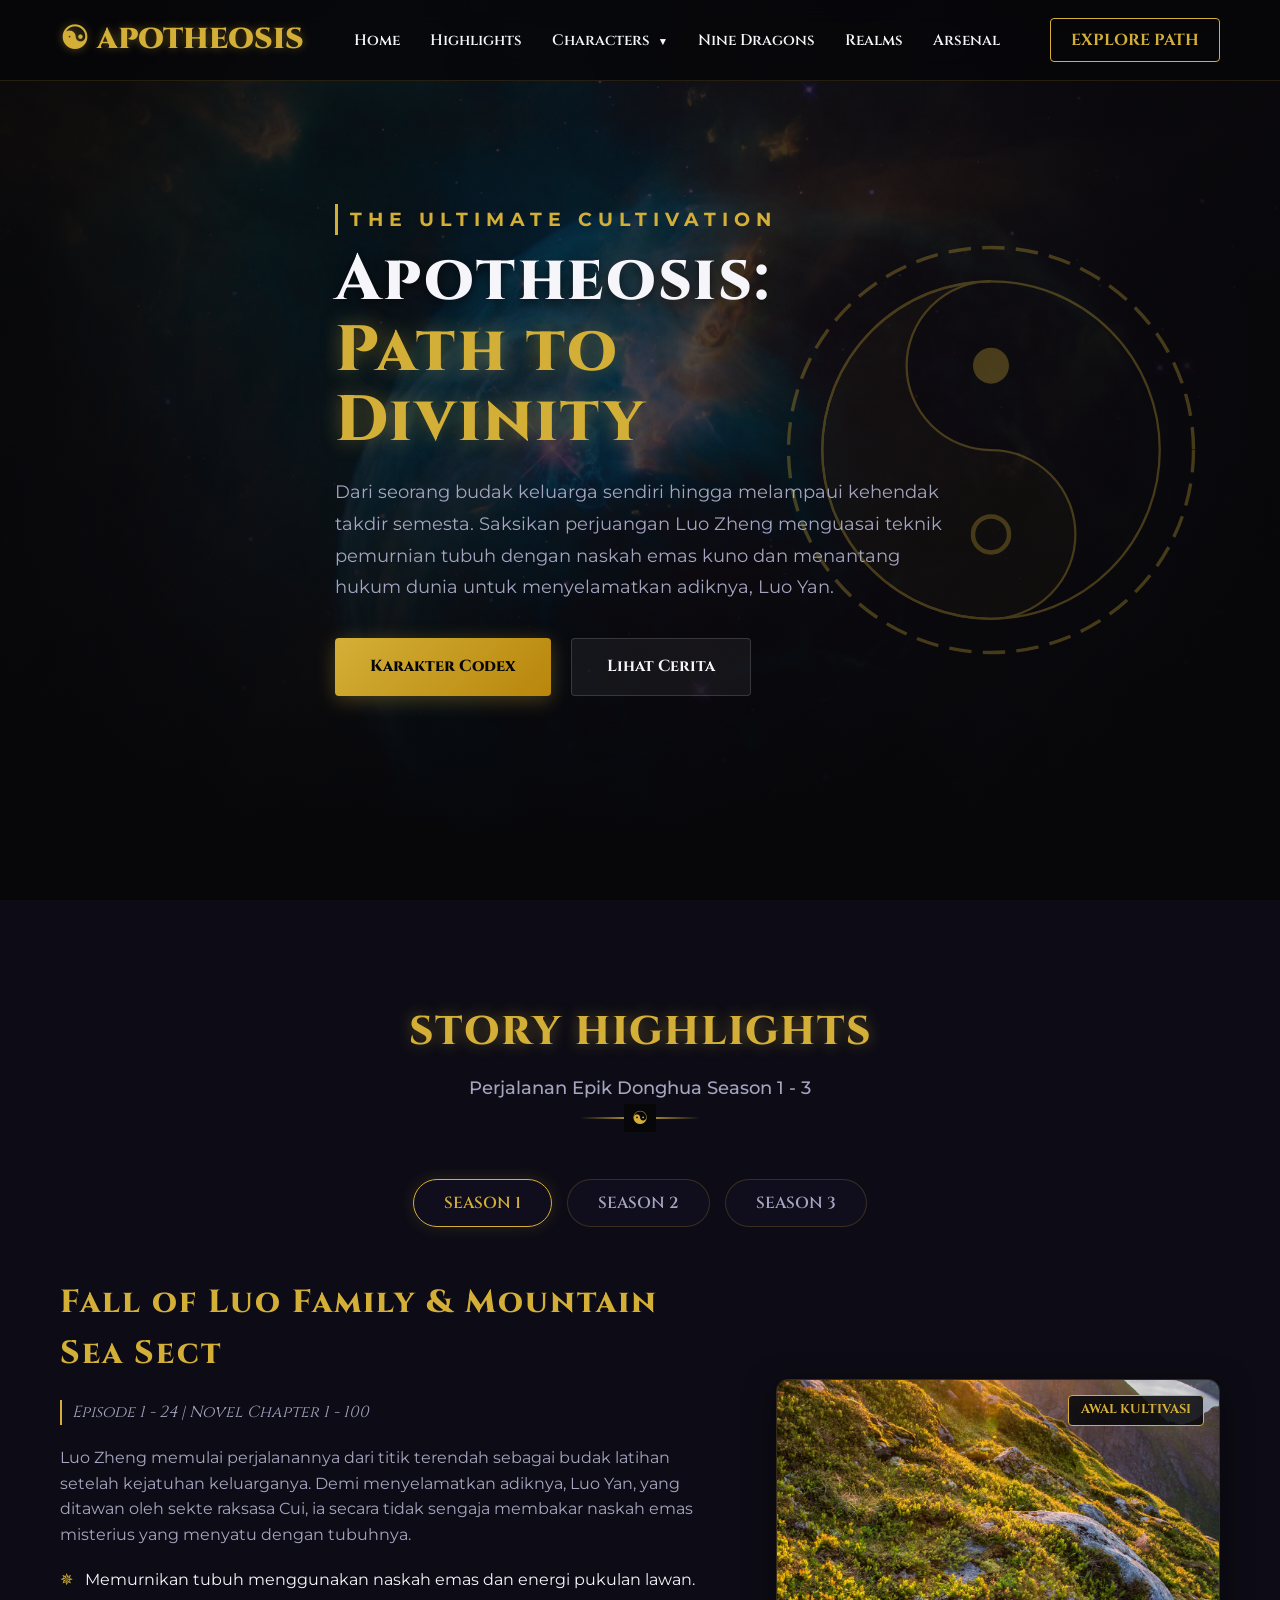
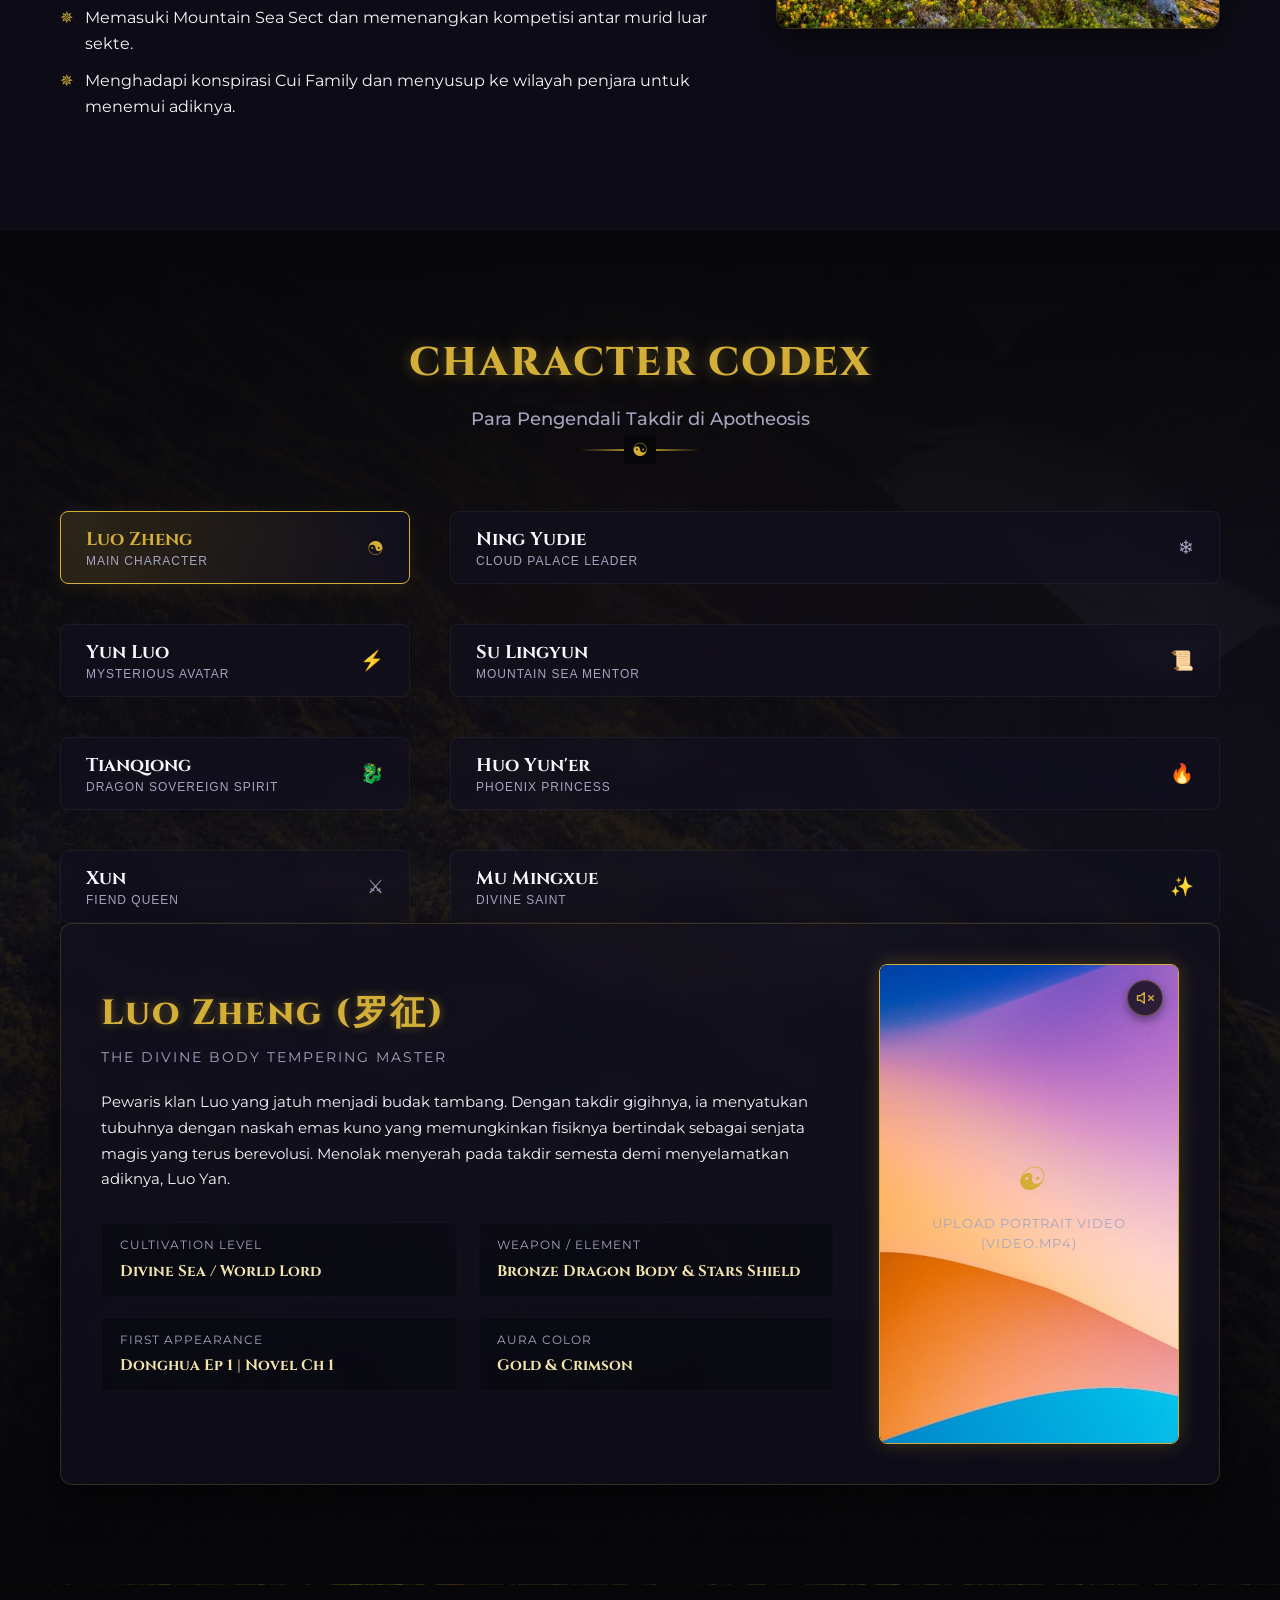
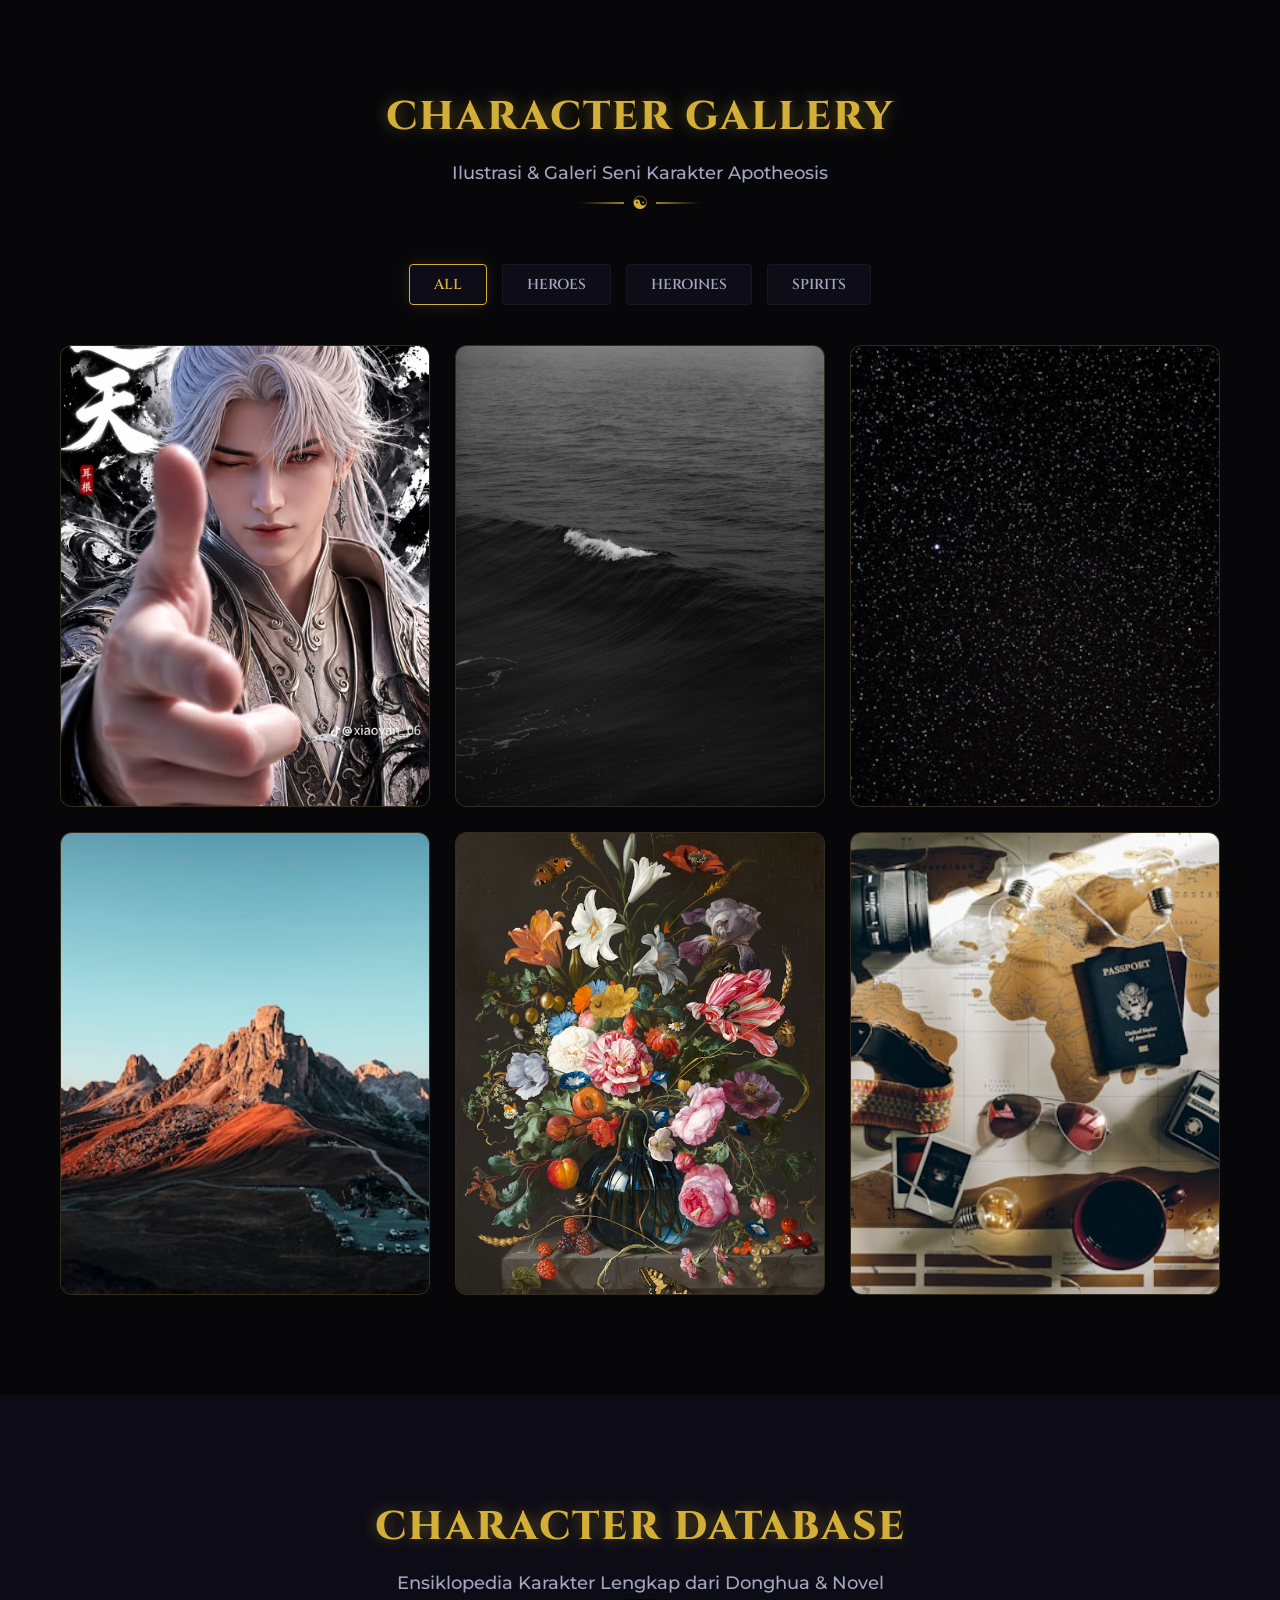
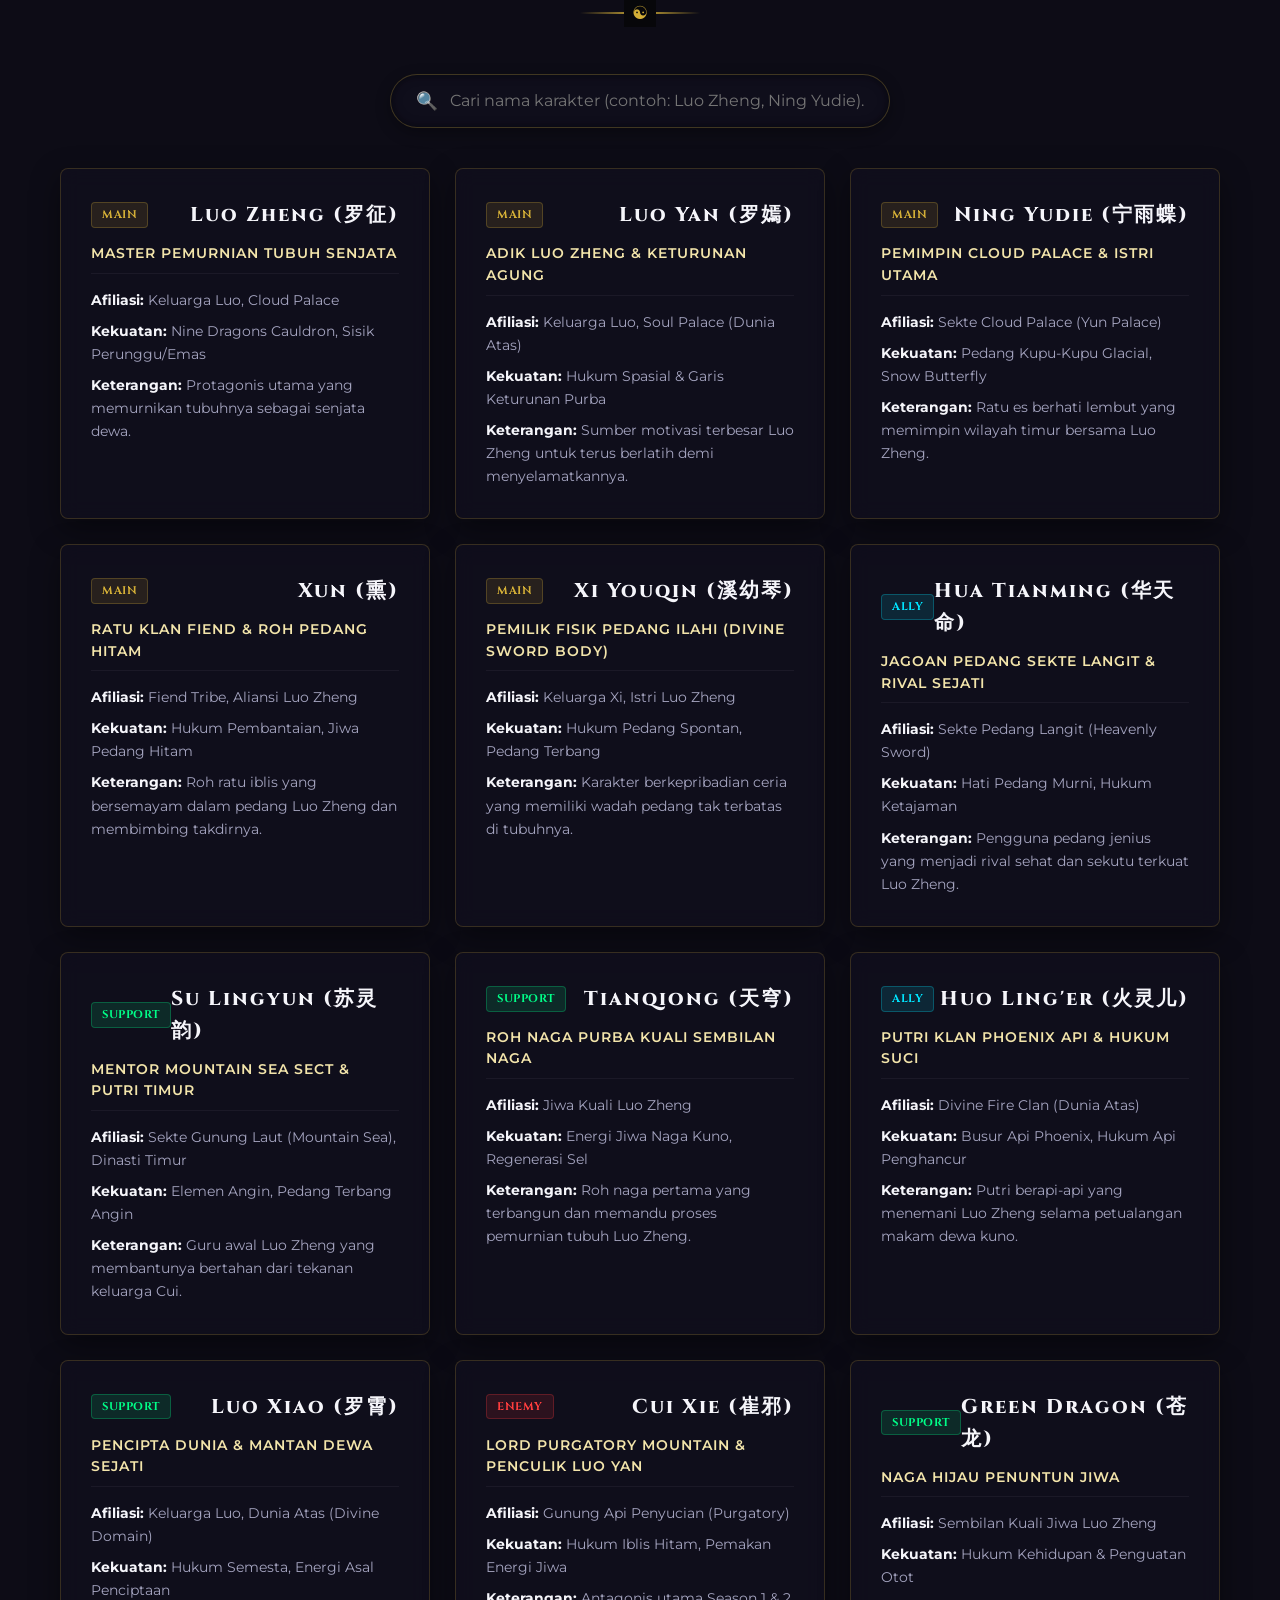
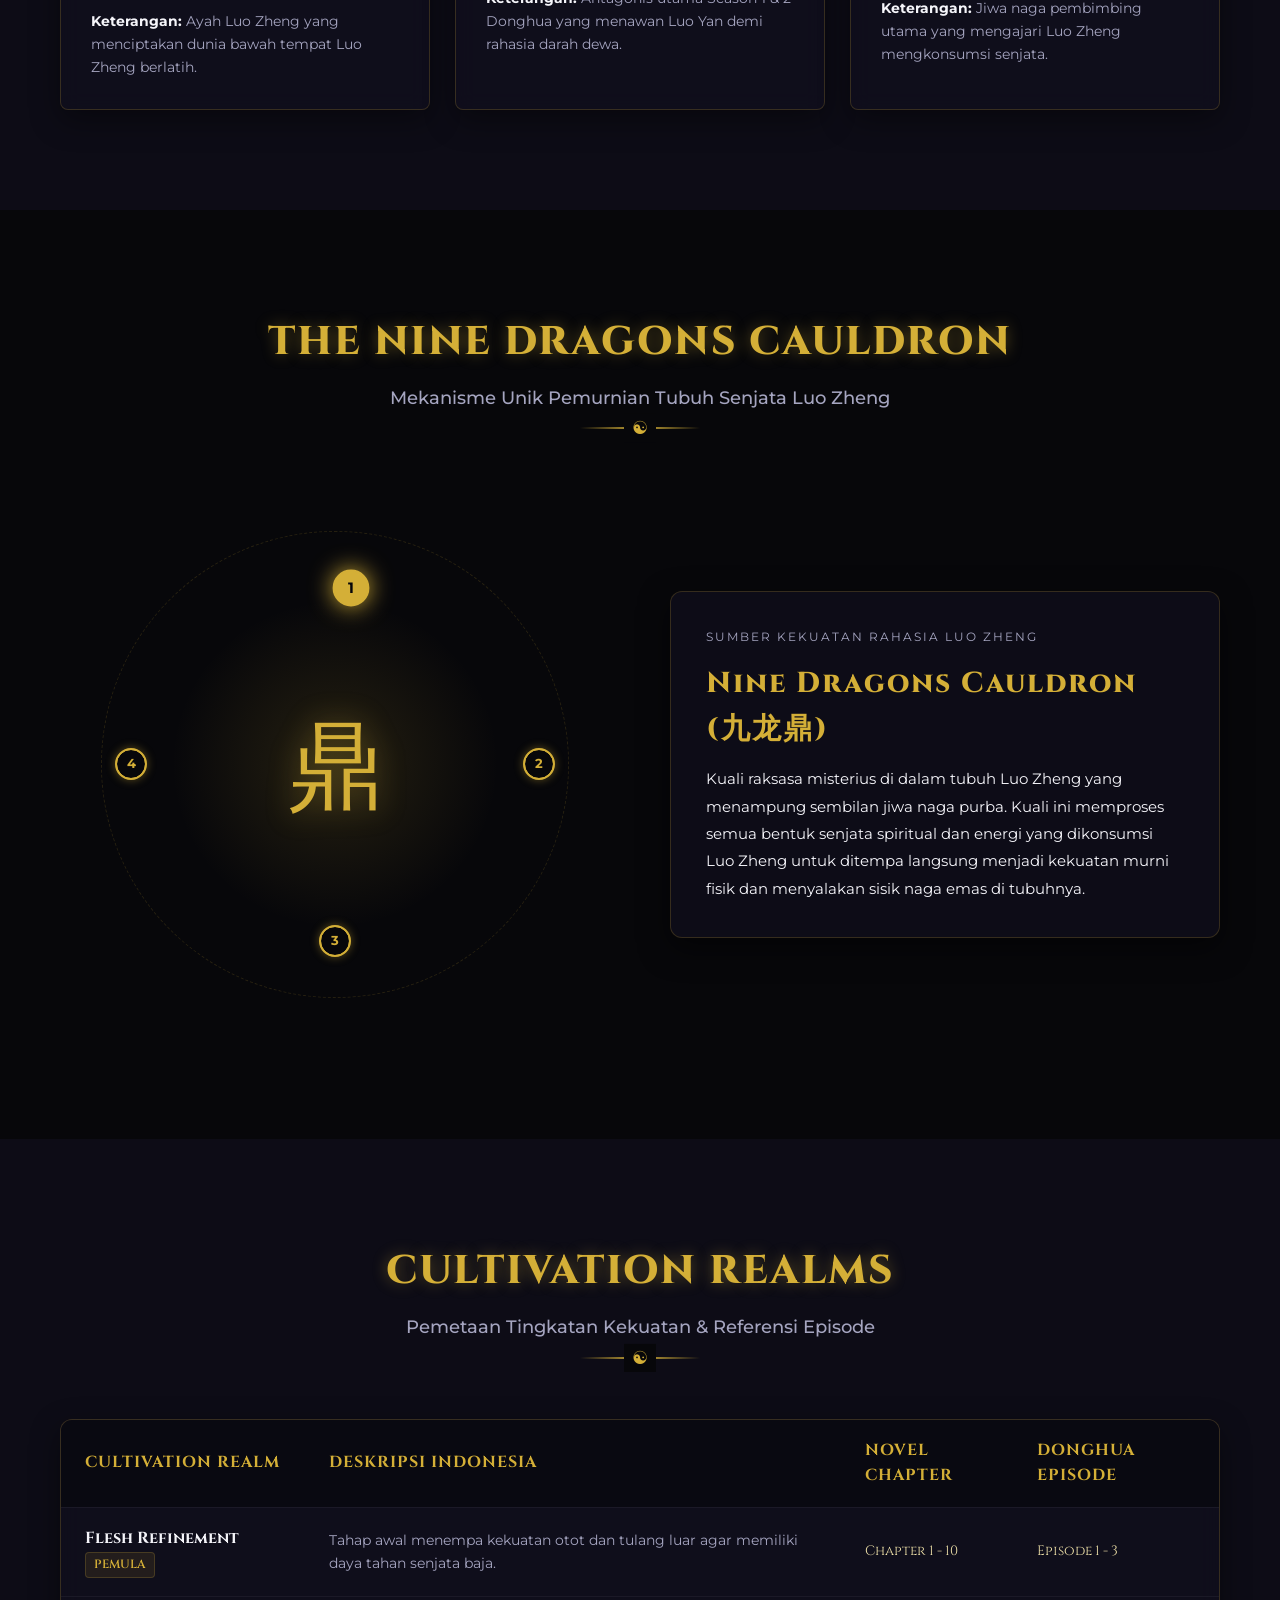
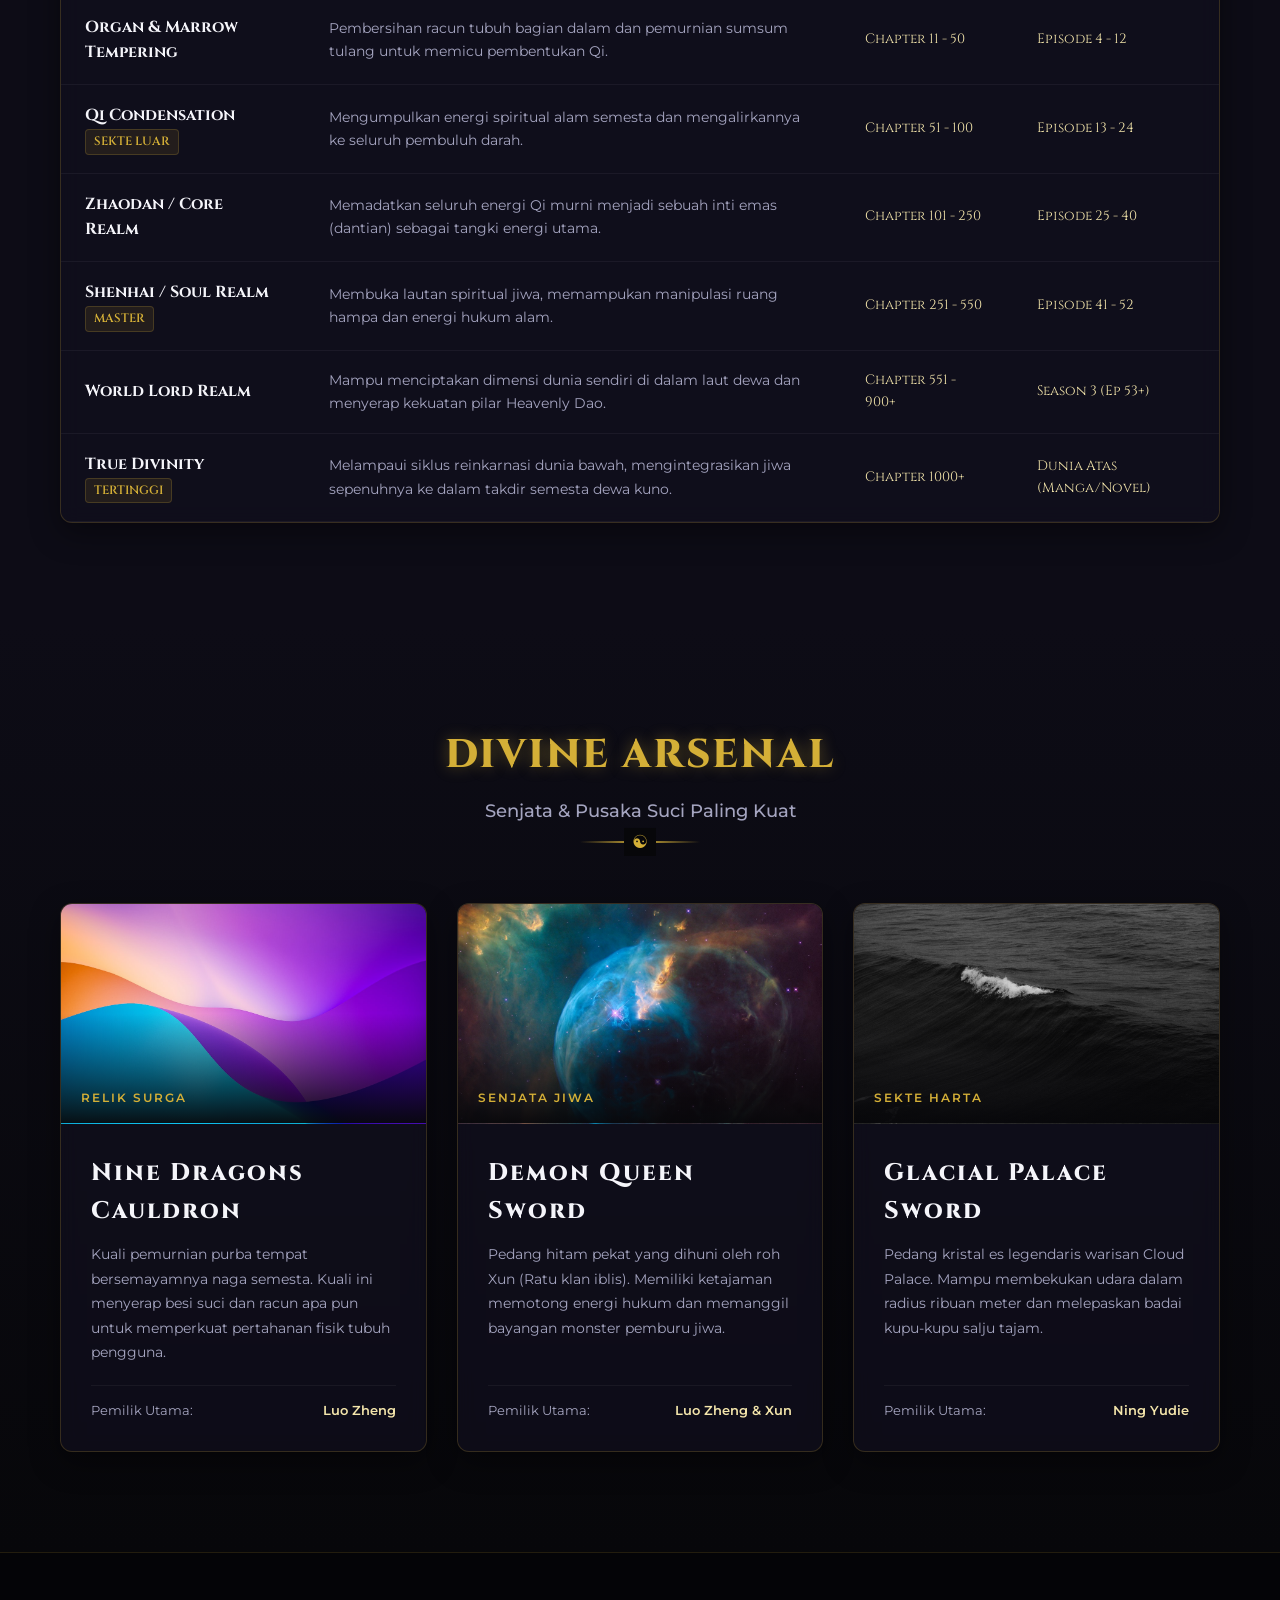
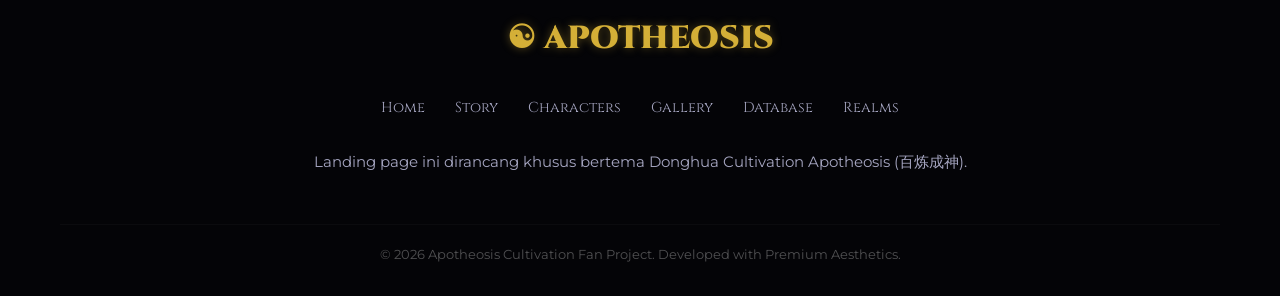
==== commit 1a5397ec: "Update characters and add video slider" ====
--- a/index.html
+++ b/index.html
@@ -5,8 +5,11 @@
     <meta name="viewport" content="width=device-width, initial-scale=1.0">
     <title>Apotheosis: Path to Divinity - Premium Landing Page</title>
     
-    <!-- Custom CSS -->
-    <link rel="stylesheet" href="public/css/custom.css">
+    <!-- Custom CSS (Modular) -->
+    <link rel="stylesheet" href="public/css/global.css">
+    <link rel="stylesheet" href="public/css/preloader.css">
+    <link rel="stylesheet" href="public/css/layout.css">
+    <link rel="stylesheet" href="public/css/sections.css">
 </head>
 <body>
 
@@ -178,7 +181,6 @@
 
         <div class="character-grid">
             <!-- Navigation Tabs -->
-            <div class="character-nav">
                 <button class="char-nav-btn active" data-character="luo_zheng">
                     <div class="char-btn-info">
                         <span class="char-btn-name">Luo Zheng</span>
@@ -220,6 +222,20 @@
                         <span class="char-btn-title">Phoenix Princess</span>
                     </div>
                     <span class="char-btn-symbol">🔥</span>
+                </button>
+                <button class="char-nav-btn" data-character="xun">
+                    <div class="char-btn-info">
+                        <span class="char-btn-name">Xun</span>
+                        <span class="char-btn-title">Fiend Queen</span>
+                    </div>
+                    <span class="char-btn-symbol">⚔</span>
+                </button>
+                <button class="char-nav-btn" data-character="mu_mingxue">
+                    <div class="char-btn-info">
+                        <span class="char-btn-name">Mu Mingxue</span>
+                        <span class="char-btn-title">Divine Saint</span>
+                    </div>
+                    <span class="char-btn-symbol">✨</span>
                 </button>
             </div>
 
@@ -252,10 +268,25 @@
                             </div>
                         </div>
                     </div>
-                    <div class="char-media-container theme-luo_zheng">
+                    <div class="char-media-container theme-luo_zheng" data-char="luo_zheng" data-videos="video.mp4" data-current-index="0">
                         <video class="char-video" loop muted playsinline>
                             <source src="public/assets/videos/characters/luo_zheng/video.mp4" type="video/mp4">
                         </video>
+                        <div class="video-slider-controls">
+                            <button class="video-nav-btn prev-btn" style="display:none;">◀</button>
+                            <button class="video-nav-btn next-btn" style="display:none;">▶</button>
+                        </div>
+                        <button class="sound-toggle-btn" aria-label="Toggle Sound">
+                            <svg class="sound-icon-muted" xmlns="http://www.w3.org/2000/svg" width="18" height="18" viewBox="0 0 24 24" fill="none" stroke="currentColor" stroke-width="2" stroke-linecap="round" stroke-linejoin="round">
+                                <polygon points="11 5 6 9 2 9 2 15 6 15 11 19 11 5"></polygon>
+                                <line x1="23" y1="9" x2="17" y2="15"></line>
+                                <line x1="17" y1="9" x2="23" y2="15"></line>
+                            </svg>
+                            <svg class="sound-icon-unmuted" xmlns="http://www.w3.org/2000/svg" width="18" height="18" viewBox="0 0 24 24" fill="none" stroke="currentColor" stroke-width="2" stroke-linecap="round" stroke-linejoin="round" style="display: none;">
+                                <polygon points="11 5 6 9 2 9 2 15 6 15 11 19 11 5"></polygon>
+                                <path d="M19.07 4.93a10 10 0 0 1 0 14.14M15.54 8.46a5 5 0 0 1 0 7.07"></path>
+                            </svg>
+                        </button>
                         <div class="char-video-fallback" style="background-image: url('public/assets/images/bg_gold.jpg')">
                             <i>☯</i>
                             <span>Upload Portrait Video (video.mp4)</span>
@@ -290,10 +321,25 @@
                             </div>
                         </div>
                     </div>
-                    <div class="char-media-container theme-ning_yudie">
+                    <div class="char-media-container theme-ning_yudie" data-char="ning_yudie" data-videos="video.mp4,video_1.mp4" data-current-index="0">
                         <video class="char-video" loop muted playsinline>
                             <source src="public/assets/videos/characters/ning_yudie/video.mp4" type="video/mp4">
                         </video>
+                        <div class="video-slider-controls">
+                            <button class="video-nav-btn prev-btn">◀</button>
+                            <button class="video-nav-btn next-btn">▶</button>
+                        </div>
+                        <button class="sound-toggle-btn" aria-label="Toggle Sound">
+                            <svg class="sound-icon-muted" xmlns="http://www.w3.org/2000/svg" width="18" height="18" viewBox="0 0 24 24" fill="none" stroke="currentColor" stroke-width="2" stroke-linecap="round" stroke-linejoin="round">
+                                <polygon points="11 5 6 9 2 9 2 15 6 15 11 19 11 5"></polygon>
+                                <line x1="23" y1="9" x2="17" y2="15"></line>
+                                <line x1="17" y1="9" x2="23" y2="15"></line>
+                            </svg>
+                            <svg class="sound-icon-unmuted" xmlns="http://www.w3.org/2000/svg" width="18" height="18" viewBox="0 0 24 24" fill="none" stroke="currentColor" stroke-width="2" stroke-linecap="round" stroke-linejoin="round" style="display: none;">
+                                <polygon points="11 5 6 9 2 9 2 15 6 15 11 19 11 5"></polygon>
+                                <path d="M19.07 4.93a10 10 0 0 1 0 14.14M15.54 8.46a5 5 0 0 1 0 7.07"></path>
+                            </svg>
+                        </button>
                         <div class="char-video-fallback" style="background-image: url('public/assets/images/bg_ice.jpg')">
                             <i>❄</i>
                             <span>Upload Portrait Video (video.mp4)</span>
@@ -328,10 +374,25 @@
                             </div>
                         </div>
                     </div>
-                    <div class="char-media-container theme-yun_luo">
+                    <div class="char-media-container theme-yun_luo" data-char="yun_luo" data-videos="video.mp4,video_1.mp4,video_2.mp4" data-current-index="0">
                         <video class="char-video" loop muted playsinline>
                             <source src="public/assets/videos/characters/yun_luo/video.mp4" type="video/mp4">
                         </video>
+                        <div class="video-slider-controls">
+                            <button class="video-nav-btn prev-btn">◀</button>
+                            <button class="video-nav-btn next-btn">▶</button>
+                        </div>
+                        <button class="sound-toggle-btn" aria-label="Toggle Sound">
+                            <svg class="sound-icon-muted" xmlns="http://www.w3.org/2000/svg" width="18" height="18" viewBox="0 0 24 24" fill="none" stroke="currentColor" stroke-width="2" stroke-linecap="round" stroke-linejoin="round">
+                                <polygon points="11 5 6 9 2 9 2 15 6 15 11 19 11 5"></polygon>
+                                <line x1="23" y1="9" x2="17" y2="15"></line>
+                                <line x1="17" y1="9" x2="23" y2="15"></line>
+                            </svg>
+                            <svg class="sound-icon-unmuted" xmlns="http://www.w3.org/2000/svg" width="18" height="18" viewBox="0 0 24 24" fill="none" stroke="currentColor" stroke-width="2" stroke-linecap="round" stroke-linejoin="round" style="display: none;">
+                                <polygon points="11 5 6 9 2 9 2 15 6 15 11 19 11 5"></polygon>
+                                <path d="M19.07 4.93a10 10 0 0 1 0 14.14M15.54 8.46a5 5 0 0 1 0 7.07"></path>
+                            </svg>
+                        </button>
                         <div class="char-video-fallback" style="background-image: url('public/assets/images/bg_hero.jpg')">
                             <i>⚡</i>
                             <span>Upload Portrait Video (video.mp4)</span>
@@ -366,10 +427,25 @@
                             </div>
                         </div>
                     </div>
-                    <div class="char-media-container theme-su_lingyun">
+                    <div class="char-media-container theme-su_lingyun" data-char="su_lingyun" data-videos="video.mp4,video_1.mp4" data-current-index="0">
                         <video class="char-video" loop muted playsinline>
                             <source src="public/assets/videos/characters/su_lingyun/video.mp4" type="video/mp4">
                         </video>
+                        <div class="video-slider-controls">
+                            <button class="video-nav-btn prev-btn">◀</button>
+                            <button class="video-nav-btn next-btn">▶</button>
+                        </div>
+                        <button class="sound-toggle-btn" aria-label="Toggle Sound">
+                            <svg class="sound-icon-muted" xmlns="http://www.w3.org/2000/svg" width="18" height="18" viewBox="0 0 24 24" fill="none" stroke="currentColor" stroke-width="2" stroke-linecap="round" stroke-linejoin="round">
+                                <polygon points="11 5 6 9 2 9 2 15 6 15 11 19 11 5"></polygon>
+                                <line x1="23" y1="9" x2="17" y2="15"></line>
+                                <line x1="17" y1="9" x2="23" y2="15"></line>
+                            </svg>
+                            <svg class="sound-icon-unmuted" xmlns="http://www.w3.org/2000/svg" width="18" height="18" viewBox="0 0 24 24" fill="none" stroke="currentColor" stroke-width="2" stroke-linecap="round" stroke-linejoin="round" style="display: none;">
+                                <polygon points="11 5 6 9 2 9 2 15 6 15 11 19 11 5"></polygon>
+                                <path d="M19.07 4.93a10 10 0 0 1 0 14.14M15.54 8.46a5 5 0 0 1 0 7.07"></path>
+                            </svg>
+                        </button>
                         <div class="char-video-fallback" style="background-image: url('public/assets/images/bg_mountains.jpg')">
                             <i>📜</i>
                             <span>Upload Portrait Video (video.mp4)</span>
@@ -404,10 +480,25 @@
                             </div>
                         </div>
                     </div>
-                    <div class="char-media-container theme-tianqiong">
+                    <div class="char-media-container theme-tianqiong" data-char="tianqiong" data-videos="video.mp4,video_1.mp4" data-current-index="0">
                         <video class="char-video" loop muted playsinline>
                             <source src="public/assets/videos/characters/tianqiong/video.mp4" type="video/mp4">
                         </video>
+                        <div class="video-slider-controls">
+                            <button class="video-nav-btn prev-btn">◀</button>
+                            <button class="video-nav-btn next-btn">▶</button>
+                        </div>
+                        <button class="sound-toggle-btn" aria-label="Toggle Sound">
+                            <svg class="sound-icon-muted" xmlns="http://www.w3.org/2000/svg" width="18" height="18" viewBox="0 0 24 24" fill="none" stroke="currentColor" stroke-width="2" stroke-linecap="round" stroke-linejoin="round">
+                                <polygon points="11 5 6 9 2 9 2 15 6 15 11 19 11 5"></polygon>
+                                <line x1="23" y1="9" x2="17" y2="15"></line>
+                                <line x1="17" y1="9" x2="23" y2="15"></line>
+                            </svg>
+                            <svg class="sound-icon-unmuted" xmlns="http://www.w3.org/2000/svg" width="18" height="18" viewBox="0 0 24 24" fill="none" stroke="currentColor" stroke-width="2" stroke-linecap="round" stroke-linejoin="round" style="display: none;">
+                                <polygon points="11 5 6 9 2 9 2 15 6 15 11 19 11 5"></polygon>
+                                <path d="M19.07 4.93a10 10 0 0 1 0 14.14M15.54 8.46a5 5 0 0 1 0 7.07"></path>
+                            </svg>
+                        </button>
                         <div class="char-video-fallback" style="background-image: url('public/assets/images/bg_gold.jpg')">
                             <i>🐉</i>
                             <span>Upload Portrait Video (video.mp4)</span>
@@ -442,12 +533,133 @@
                             </div>
                         </div>
                     </div>
-                    <div class="char-media-container theme-huo_yuner">
+                    <div class="char-media-container theme-huo_yuner" data-char="huo_yuner" data-videos="video.mp4,video_1.mp4" data-current-index="0">
                         <video class="char-video" loop muted playsinline>
                             <source src="public/assets/videos/characters/huo_yuner/video.mp4" type="video/mp4">
                         </video>
+                        <div class="video-slider-controls">
+                            <button class="video-nav-btn prev-btn">◀</button>
+                            <button class="video-nav-btn next-btn">▶</button>
+                        </div>
+                        <button class="sound-toggle-btn" aria-label="Toggle Sound">
+                            <svg class="sound-icon-muted" xmlns="http://www.w3.org/2000/svg" width="18" height="18" viewBox="0 0 24 24" fill="none" stroke="currentColor" stroke-width="2" stroke-linecap="round" stroke-linejoin="round">
+                                <polygon points="11 5 6 9 2 9 2 15 6 15 11 19 11 5"></polygon>
+                                <line x1="23" y1="9" x2="17" y2="15"></line>
+                                <line x1="17" y1="9" x2="23" y2="15"></line>
+                            </svg>
+                            <svg class="sound-icon-unmuted" xmlns="http://www.w3.org/2000/svg" width="18" height="18" viewBox="0 0 24 24" fill="none" stroke="currentColor" stroke-width="2" stroke-linecap="round" stroke-linejoin="round" style="display: none;">
+                                <polygon points="11 5 6 9 2 9 2 15 6 15 11 19 11 5"></polygon>
+                                <path d="M19.07 4.93a10 10 0 0 1 0 14.14M15.54 8.46a5 5 0 0 1 0 7.07"></path>
+                            </svg>
+                        </button>
                         <div class="char-video-fallback" style="background-image: url('public/assets/images/bg_hero.jpg')">
                             <i>🔥</i>
+                            <span>Upload Portrait Video (video.mp4)</span>
+                        </div>
+                    </div>
+                </div>
+
+                <!-- Xun -->
+                <div class="char-pane" id="char-xun">
+                    <div class="char-details">
+                        <h3>Xun (熏)</h3>
+                        <span class="char-identity">Fiend Queen</span>
+                        <p class="char-desc">
+                            Ratu dari Klan Fiend yang bersemayam sebagai roh pedang di dalam Pedang Hitam Luo Zheng. Ia membimbing Luo Zheng dalam menguasai Hukum Pembantaian.
+                        </p>
+                        <div class="char-stats">
+                            <div class="stat-item">
+                                <span class="stat-label">Cultivation Level</span>
+                                <span class="stat-val">Divine Sea</span>
+                            </div>
+                            <div class="stat-item">
+                                <span class="stat-label">Weapon / Element</span>
+                                <span class="stat-val">Black Sword & Slaughter Laws</span>
+                            </div>
+                            <div class="stat-item">
+                                <span class="stat-label">First Appearance</span>
+                                <span class="stat-val">Donghua Ep 18</span>
+                            </div>
+                            <div class="stat-item">
+                                <span class="stat-label">Aura Color</span>
+                                <span class="stat-val">Dark Red & Black</span>
+                            </div>
+                        </div>
+                    </div>
+                    <div class="char-media-container theme-xun" data-char="xun" data-videos="video.mp4" data-current-index="0">
+                        <video class="char-video" loop muted playsinline>
+                            <source src="public/assets/videos/characters/xun/video.mp4" type="video/mp4">
+                        </video>
+                        <div class="video-slider-controls">
+                            <button class="video-nav-btn prev-btn" style="display:none;">◀</button>
+                            <button class="video-nav-btn next-btn" style="display:none;">▶</button>
+                        </div>
+                        <button class="sound-toggle-btn" aria-label="Toggle Sound">
+                            <svg class="sound-icon-muted" xmlns="http://www.w3.org/2000/svg" width="18" height="18" viewBox="0 0 24 24" fill="none" stroke="currentColor" stroke-width="2" stroke-linecap="round" stroke-linejoin="round">
+                                <polygon points="11 5 6 9 2 9 2 15 6 15 11 19 11 5"></polygon>
+                                <line x1="23" y1="9" x2="17" y2="15"></line>
+                                <line x1="17" y1="9" x2="23" y2="15"></line>
+                            </svg>
+                            <svg class="sound-icon-unmuted" xmlns="http://www.w3.org/2000/svg" width="18" height="18" viewBox="0 0 24 24" fill="none" stroke="currentColor" stroke-width="2" stroke-linecap="round" stroke-linejoin="round" style="display: none;">
+                                <polygon points="11 5 6 9 2 9 2 15 6 15 11 19 11 5"></polygon>
+                                <path d="M19.07 4.93a10 10 0 0 1 0 14.14M15.54 8.46a5 5 0 0 1 0 7.07"></path>
+                            </svg>
+                        </button>
+                        <div class="char-video-fallback" style="background-image: url('public/assets/images/bg_hero.jpg')">
+                            <i>⚔</i>
+                            <span>Upload Portrait Video (video.mp4)</span>
+                        </div>
+                    </div>
+                </div>
+
+                <!-- Mu Mingxue -->
+                <div class="char-pane" id="char-mu_mingxue">
+                    <div class="char-details">
+                        <h3>Mu Mingxue (沐茗雪)</h3>
+                        <span class="char-identity">Divine Saint</span>
+                        <p class="char-desc">
+                            Seorang saintes agung dengan kekuatan cahaya murni yang menjadi salah satu sosok terkuat di dunianya.
+                        </p>
+                        <div class="char-stats">
+                            <div class="stat-item">
+                                <span class="stat-label">Cultivation Level</span>
+                                <span class="stat-val">Divine Realm</span>
+                            </div>
+                            <div class="stat-item">
+                                <span class="stat-label">Weapon / Element</span>
+                                <span class="stat-val">Light Laws</span>
+                            </div>
+                            <div class="stat-item">
+                                <span class="stat-label">First Appearance</span>
+                                <span class="stat-val">Donghua Season 3</span>
+                            </div>
+                            <div class="stat-item">
+                                <span class="stat-label">Aura Color</span>
+                                <span class="stat-val">White & Silver</span>
+                            </div>
+                        </div>
+                    </div>
+                    <div class="char-media-container theme-mu_mingxue" data-char="mu_mingxue" data-videos="video.mp4,video_1.mp4" data-current-index="0">
+                        <video class="char-video" loop muted playsinline>
+                            <source src="public/assets/videos/characters/mu_mingxue/video.mp4" type="video/mp4">
+                        </video>
+                        <div class="video-slider-controls">
+                            <button class="video-nav-btn prev-btn">◀</button>
+                            <button class="video-nav-btn next-btn">▶</button>
+                        </div>
+                        <button class="sound-toggle-btn" aria-label="Toggle Sound">
+                            <svg class="sound-icon-muted" xmlns="http://www.w3.org/2000/svg" width="18" height="18" viewBox="0 0 24 24" fill="none" stroke="currentColor" stroke-width="2" stroke-linecap="round" stroke-linejoin="round">
+                                <polygon points="11 5 6 9 2 9 2 15 6 15 11 19 11 5"></polygon>
+                                <line x1="23" y1="9" x2="17" y2="15"></line>
+                                <line x1="17" y1="9" x2="23" y2="15"></line>
+                            </svg>
+                            <svg class="sound-icon-unmuted" xmlns="http://www.w3.org/2000/svg" width="18" height="18" viewBox="0 0 24 24" fill="none" stroke="currentColor" stroke-width="2" stroke-linecap="round" stroke-linejoin="round" style="display: none;">
+                                <polygon points="11 5 6 9 2 9 2 15 6 15 11 19 11 5"></polygon>
+                                <path d="M19.07 4.93a10 10 0 0 1 0 14.14M15.54 8.46a5 5 0 0 1 0 7.07"></path>
+                            </svg>
+                        </button>
+                        <div class="char-video-fallback" style="background-image: url('public/assets/images/bg_hero.jpg')">
+                            <i>✨</i>
                             <span>Upload Portrait Video (video.mp4)</span>
                         </div>
                     </div>
@@ -925,7 +1137,9 @@
     </div>
 </div>
 
-    <!-- Custom JavaScript -->
-    <script src="public/js/custom.js"></script>
+    <!-- Custom JavaScript (Modular) -->
+    <script src="public/js/canvas.js"></script>
+    <script src="public/js/interactive.js"></script>
+    <script src="public/js/main.js"></script>
 </body>
 </html>
--- a/public/css/global.css
+++ b/public/css/global.css
@@ -0,0 +1,151 @@
+@import url('https://fonts.googleapis.com/css2?family=Cinzel:wght@400;600;800;900&family=Montserrat:wght@300;400;500;600;700&display=swap');
+
+:root {
+    --bg-primary: #07070a;
+    --bg-secondary: #0d0c16;
+    --bg-card: rgba(18, 16, 32, 0.65);
+    --gold-primary: #d4af37;
+    --gold-secondary: #f3e5ab;
+    --gold-glow: rgba(212, 175, 55, 0.4);
+    --accent-cyan: #00e5ff;
+    --accent-cyan-glow: rgba(0, 229, 255, 0.4);
+    --accent-purple: #9d4edd;
+    --accent-purple-glow: rgba(157, 78, 221, 0.4);
+    --accent-red: #ff3e3e;
+    --accent-red-glow: rgba(255, 62, 62, 0.4);
+    --text-light: #f5f5fa;
+    --text-muted: #a5a5c0;
+    --font-title: 'Cinzel', serif;
+    --font-body: 'Montserrat', sans-serif;
+    --border-glow: 1px solid rgba(212, 175, 55, 0.2);
+    --border-glow-cyan: 1px solid rgba(0, 229, 255, 0.2);
+    --transition-smooth: all 0.4s cubic-bezier(0.25, 0.8, 0.25, 1);
+}
+
+/* Global Reset */
+* {
+    margin: 0;
+    padding: 0;
+    box-sizing: border-box;
+    scroll-behavior: smooth;
+}
+
+body {
+    background-color: var(--bg-primary);
+    color: var(--text-light);
+    font-family: var(--font-body);
+    overflow-x: hidden;
+    line-height: 1.6;
+}
+
+/* Custom Scrollbar */
+::-webkit-scrollbar {
+    width: 8px;
+}
+::-webkit-scrollbar-track {
+    background: var(--bg-primary);
+}
+::-webkit-scrollbar-thumb {
+    background: var(--gold-primary);
+    border-radius: 4px;
+}
+::-webkit-scrollbar-thumb:hover {
+    background: var(--gold-secondary);
+}
+
+/* Typography */
+h1, h2, h3, h4, h5, h6 {
+    font-family: var(--font-title);
+    letter-spacing: 2px;
+    font-weight: 800;
+}
+
+p {
+    font-size: 0.95rem;
+    font-weight: 400;
+}
+
+/* Canvas Background */
+#rune-canvas {
+    position: fixed;
+    top: 0;
+    left: 0;
+    width: 100%;
+    height: 100%;
+    z-index: 0;
+    pointer-events: none;
+    opacity: 0.5;
+}
+
+#cursor-canvas {
+    position: fixed;
+    top: 0;
+    left: 0;
+    width: 100%;
+    height: 100%;
+    z-index: 9999;
+    pointer-events: none;
+}
+
+/* Container Utility */
+.container {
+    max-width: 1200px;
+    margin: 0 auto;
+    padding: 0 20px;
+    position: relative;
+    z-index: 2;
+}
+
+/* Section Header */
+.section-header {
+    text-align: center;
+    margin-bottom: 60px;
+    position: relative;
+}
+
+.section-header h2 {
+    font-size: 2.5rem;
+    color: var(--gold-primary);
+    text-shadow: 0 0 15px var(--gold-glow);
+    margin-bottom: 10px;
+    text-transform: uppercase;
+}
+
+.section-header .sub-title {
+    font-size: 1.1rem;
+    color: var(--text-muted);
+    font-family: var(--font-body);
+    font-weight: 500;
+}
+
+.section-header .divider {
+    width: 120px;
+    height: 2px;
+    background: linear-gradient(90deg, transparent, var(--gold-primary), transparent);
+    margin: 15px auto 0;
+    position: relative;
+}
+
+.section-header .divider::after {
+    content: '☯';
+    position: absolute;
+    top: 50%;
+    left: 50%;
+    transform: translate(-50%, -50%);
+    background-color: var(--bg-primary);
+    padding: 0 8px;
+    color: var(--gold-primary);
+    font-size: 1.1rem;
+}
+
+/* Parallax Scrolling Reveal Classes */
+.reveal {
+    opacity: 0;
+    transform: translateY(30px);
+    transition: all 0.8s ease;
+}
+
+.reveal.active {
+    opacity: 1;
+    transform: translateY(0);
+}
--- a/public/css/preloader.css
+++ b/public/css/preloader.css
@@ -0,0 +1,93 @@
+/* Preloader Styling */
+#preloader {
+    position: fixed;
+    top: 0;
+    left: 0;
+    width: 100%;
+    height: 100%;
+    background-color: #07070a;
+    z-index: 100000;
+    display: flex;
+    justify-content: center;
+    align-items: center;
+    transition: opacity 0.8s cubic-bezier(0.25, 0.8, 0.25, 1), visibility 0.8s;
+}
+
+#preloader.fade-out {
+    opacity: 0;
+    visibility: hidden;
+    pointer-events: none;
+}
+
+.preloader-content {
+    display: flex;
+    flex-direction: column;
+    align-items: center;
+    gap: 30px;
+}
+
+.preloader-seal {
+    position: relative;
+    width: 120px;
+    height: 120px;
+    display: flex;
+    justify-content: center;
+    align-items: center;
+}
+
+.preloader-symbol {
+    font-size: 3.5rem;
+    color: var(--gold-primary);
+    text-shadow: 0 0 20px var(--gold-glow);
+    animation: rotateSeal 4s linear infinite;
+    z-index: 2;
+}
+
+.preloader-ring {
+    position: absolute;
+    width: 100%;
+    height: 100%;
+    border: 2px solid transparent;
+    border-top-color: var(--gold-primary);
+    border-bottom-color: var(--gold-primary);
+    border-radius: 50%;
+    animation: rotateSeal 2s cubic-bezier(0.5, 0, 0.5, 1) infinite;
+    z-index: 1;
+    filter: drop-shadow(0 0 8px var(--gold-primary));
+}
+
+.preloader-ring-outer {
+    position: absolute;
+    width: 130%;
+    height: 130%;
+    border: 1px dashed rgba(212, 175, 55, 0.2);
+    border-radius: 50%;
+    animation: rotateSeal 15s linear infinite reverse;
+}
+
+.preloader-text-wrapper {
+    text-align: center;
+}
+
+.preloader-title {
+    font-family: var(--font-title);
+    font-size: 2rem;
+    color: var(--text-light);
+    letter-spacing: 4px;
+    text-shadow: 0 0 10px rgba(255, 255, 255, 0.1);
+    margin-bottom: 8px;
+    animation: pulseTitle 2s ease-in-out infinite;
+}
+
+#preloader-status {
+    font-family: var(--font-body);
+    font-size: 0.85rem;
+    color: var(--gold-secondary);
+    text-transform: uppercase;
+    letter-spacing: 2px;
+}
+
+@keyframes pulseTitle {
+    0%, 100% { opacity: 0.6; }
+    50% { opacity: 1; text-shadow: 0 0 15px rgba(212, 175, 55, 0.3); }
+}
--- a/public/css/layout.css
+++ b/public/css/layout.css
@@ -0,0 +1,378 @@
+/* Header / Navbar */
+header {
+    position: fixed;
+    top: 0;
+    left: 0;
+    width: 100%;
+    z-index: 1000;
+    background: rgba(7, 7, 10, 0.85);
+    backdrop-filter: blur(12px);
+    border-bottom: 1px solid rgba(212, 175, 55, 0.15);
+    transition: var(--transition-smooth);
+}
+
+header.scrolled {
+    padding: 10px 0;
+    border-bottom: 1px solid rgba(212, 175, 55, 0.3);
+    box-shadow: 0 4px 30px rgba(0, 0, 0, 0.8);
+}
+
+.navbar {
+    display: flex;
+    justify-content: space-between;
+    align-items: center;
+    height: 80px;
+}
+
+.logo a {
+    color: var(--gold-primary);
+    font-family: var(--font-title);
+    font-size: 1.8rem;
+    font-weight: 900;
+    text-decoration: none;
+    text-shadow: 0 0 10px var(--gold-glow);
+    display: flex;
+    align-items: center;
+    gap: 8px;
+}
+
+.logo-symbol {
+    font-size: 2rem;
+}
+
+.nav-links {
+    display: flex;
+    list-style: none;
+    gap: 30px;
+}
+
+.nav-links a {
+    color: var(--text-light);
+    text-decoration: none;
+    font-family: var(--font-title);
+    font-size: 0.95rem;
+    font-weight: 600;
+    transition: var(--transition-smooth);
+    position: relative;
+    padding: 5px 0;
+}
+
+.nav-links a::after {
+    content: '';
+    position: absolute;
+    bottom: 0;
+    left: 0;
+    width: 0;
+    height: 1px;
+    background-color: var(--gold-primary);
+    box-shadow: 0 0 5px var(--gold-primary);
+    transition: var(--transition-smooth);
+}
+
+.nav-links a:hover {
+    color: var(--gold-primary);
+}
+
+.nav-links a:hover::after {
+    width: 100%;
+}
+
+/* Dropdown Navigation Menu */
+.dropdown {
+    position: relative;
+}
+
+.dropdown-arrow {
+    font-size: 0.65rem;
+    margin-left: 4px;
+    display: inline-block;
+    transition: var(--transition-smooth);
+}
+
+.dropdown:hover .dropdown-arrow {
+    transform: rotate(180deg);
+    color: var(--gold-primary);
+}
+
+.dropdown-menu {
+    position: absolute;
+    top: 100%;
+    left: 50%;
+    transform: translateX(-50%) translateY(15px);
+    background: rgba(7, 7, 10, 0.98);
+    backdrop-filter: blur(20px);
+    border: 1px solid rgba(212, 175, 55, 0.25);
+    border-radius: 6px;
+    width: 200px;
+    padding: 10px 0;
+    list-style: none;
+    opacity: 0;
+    visibility: hidden;
+    pointer-events: none;
+    box-shadow: 0 10px 30px rgba(0, 0, 0, 0.8);
+    transition: var(--transition-smooth);
+    z-index: 1060;
+}
+
+.dropdown-menu::before {
+    content: '';
+    position: absolute;
+    bottom: 100%;
+    left: 50%;
+    transform: translateX(-50%);
+    border-width: 6px;
+    border-style: solid;
+    border-color: transparent transparent rgba(212, 175, 55, 0.25) transparent;
+}
+
+.dropdown:hover .dropdown-menu {
+    opacity: 1;
+    visibility: visible;
+    pointer-events: auto;
+    transform: translateX(-50%) translateY(5px);
+}
+
+.dropdown-menu li {
+    width: 100%;
+    margin: 0;
+}
+
+.dropdown-menu a {
+    display: block;
+    padding: 10px 20px;
+    color: var(--text-light);
+    font-size: 0.85rem !important;
+    font-family: var(--font-title);
+    text-transform: uppercase;
+    letter-spacing: 1px;
+    font-weight: 500;
+    transition: var(--transition-smooth);
+    text-align: left;
+}
+
+.dropdown-menu a::after {
+    display: none; /* remove hover line */
+}
+
+.dropdown-menu a:hover {
+    background: rgba(212, 175, 55, 0.1);
+    color: var(--gold-primary) !important;
+    padding-left: 25px; /* indent on hover */
+}
+
+.cta-btn {
+    border: 1px solid var(--gold-primary);
+    padding: 10px 20px;
+    background: transparent;
+    color: var(--gold-primary);
+    font-family: var(--font-title);
+    font-weight: 700;
+    border-radius: 4px;
+    text-decoration: none;
+    transition: var(--transition-smooth);
+    cursor: pointer;
+    box-shadow: inset 0 0 0 transparent;
+}
+
+.cta-btn:hover {
+    background: var(--gold-primary);
+    color: var(--bg-primary);
+    box-shadow: 0 0 15px var(--gold-glow);
+    transform: translateY(-2px);
+}
+
+.mobile-cta-li {
+    display: none;
+}
+
+.hamburger {
+    display: none;
+    background: transparent;
+    border: none;
+    cursor: pointer;
+    flex-direction: column;
+    gap: 6px;
+    z-index: 1100;
+    padding: 5px;
+}
+
+.hamburger .bar {
+    display: block;
+    width: 25px;
+    height: 2px;
+    background-color: var(--text-light);
+    transition: var(--transition-smooth);
+    box-shadow: 0 0 5px rgba(255, 255, 255, 0.2);
+}
+
+.hamburger.active .bar:nth-child(1) {
+    transform: translateY(8px) rotate(45deg);
+    background-color: var(--gold-primary);
+}
+
+.hamburger.active .bar:nth-child(2) {
+    opacity: 0;
+}
+
+.hamburger.active .bar:nth-child(3) {
+    transform: translateY(-8px) rotate(-45deg);
+    background-color: var(--gold-primary);
+}
+
+/* Footer styling */
+footer {
+    background-color: #040407;
+    border-top: 1px solid rgba(212, 175, 55, 0.15);
+    padding: 60px 0 30px;
+    color: var(--text-muted);
+}
+
+.footer-layout {
+    display: flex;
+    flex-direction: column;
+    align-items: center;
+    gap: 30px;
+    text-align: center;
+}
+
+.footer-logo {
+    color: var(--gold-primary);
+    font-family: var(--font-title);
+    font-size: 2rem;
+    font-weight: 900;
+    text-shadow: 0 0 10px var(--gold-glow);
+}
+
+.footer-links {
+    display: flex;
+    gap: 30px;
+    list-style: none;
+}
+
+.footer-links a {
+    color: var(--text-muted);
+    text-decoration: none;
+    transition: var(--transition-smooth);
+    font-family: var(--font-title);
+    font-size: 0.9rem;
+}
+
+.footer-links a:hover {
+    color: var(--gold-primary);
+}
+
+.footer-credits {
+    font-size: 0.8rem;
+    color: rgba(255, 255, 255, 0.3);
+    margin-top: 20px;
+    border-top: 1px solid rgba(255, 255, 255, 0.03);
+    width: 100%;
+    padding-top: 20px;
+}
+
+/* Responsive Navbar/Layout Media Queries */
+@media (max-width: 1250px) {
+    .logo a {
+        font-size: 1.5rem;
+    }
+    .nav-links {
+        gap: 18px;
+    }
+    .nav-links a {
+        font-size: 0.85rem;
+    }
+    .cta-btn {
+        padding: 8px 16px;
+        font-size: 0.85rem;
+    }
+}
+
+@media (max-width: 1024px) {
+    .hamburger {
+        display: flex;
+    }
+    .desktop-cta {
+        display: none;
+    }
+    .mobile-cta-li {
+        display: block;
+        margin-top: 15px;
+        width: 100%;
+        text-align: center;
+    }
+    .mobile-cta-li .cta-btn {
+        display: inline-block;
+        width: 85%;
+        padding: 10px 0;
+    }
+    .nav-links {
+        position: fixed;
+        top: 0;
+        right: -100%;
+        width: 280px;
+        height: 100vh;
+        background: rgba(7, 7, 10, 0.96);
+        backdrop-filter: blur(20px);
+        border-left: 1px solid rgba(212, 175, 55, 0.25);
+        flex-direction: column;
+        justify-content: center;
+        align-items: center;
+        gap: 25px;
+        z-index: 1050;
+        transition: var(--transition-smooth);
+        box-shadow: -10px 0 30px rgba(0, 0, 0, 0.8);
+        padding: 40px;
+        margin: 0;
+    }
+    .nav-links.active {
+        right: 0;
+    }
+    .nav-links a {
+        font-size: 1.1rem;
+        letter-spacing: 1.5px;
+    }
+    
+    .dropdown-menu {
+        position: static;
+        opacity: 1;
+        visibility: visible;
+        pointer-events: auto;
+        transform: none !important;
+        background: transparent;
+        border: none;
+        box-shadow: none;
+        width: 100%;
+        padding: 5px 0 0 0;
+        text-align: center;
+        display: flex;
+        flex-direction: column;
+        gap: 12px;
+    }
+    
+    .dropdown-menu::before {
+        display: none;
+    }
+    
+    .dropdown-menu a {
+        font-size: 0.95rem !important;
+        text-align: center;
+        padding: 5px 0;
+        color: var(--text-muted);
+    }
+    
+    .dropdown-menu a:hover {
+        background: transparent;
+        color: var(--gold-primary) !important;
+        padding-left: 0;
+    }
+    
+    .dropdown-arrow {
+        display: none; /* Hide arrow on mobile */
+    }
+}
+
+@media (max-width: 768px) {
+    .navbar {
+        height: 70px;
+    }
+}
--- a/public/css/sections.css
+++ b/public/css/sections.css
@@ -0,0 +1,1356 @@
+/* Sections Base Styling */
+section {
+    padding: 100px 0;
+    position: relative;
+}
+
+/* Hero Section */
+.hero {
+    min-height: 100vh;
+    display: flex;
+    align-items: center;
+    position: relative;
+    padding-top: 100px;
+    background-image: linear-gradient(180deg, rgba(7, 7, 10, 0.4) 0%, var(--bg-primary) 95%), url('../assets/images/bg_hero.jpg');
+    background-size: cover;
+    background-position: center;
+    overflow: hidden;
+}
+
+.hero::before {
+    content: '';
+    position: absolute;
+    top: 0;
+    left: 0;
+    width: 100%;
+    height: 100%;
+    background: radial-gradient(circle at 50% 50%, rgba(13, 12, 22, 0.1) 0%, rgba(7, 7, 10, 0.9) 80%);
+    pointer-events: none;
+}
+
+.hero-content {
+    max-width: 650px;
+    position: relative;
+    z-index: 5;
+    transition: transform 0.2s cubic-bezier(0.25, 0.8, 0.25, 1);
+}
+
+.hero-title-container {
+    margin-bottom: 25px;
+}
+
+.hero-subtitle {
+    font-size: 1.2rem;
+    color: var(--gold-primary);
+    text-transform: uppercase;
+    font-weight: 700;
+    letter-spacing: 6px;
+    margin-bottom: 10px;
+    display: inline-block;
+    border-left: 3px solid var(--gold-primary);
+    padding-left: 12px;
+}
+
+.hero h1 {
+    font-size: 4rem;
+    line-height: 1.1;
+    color: var(--text-light);
+    text-shadow: 0 4px 12px rgba(0, 0, 0, 0.6);
+    margin-bottom: 20px;
+}
+
+.hero h1 span {
+    color: var(--gold-primary);
+    display: block;
+    text-shadow: 0 0 20px var(--gold-glow);
+}
+
+.hero-desc {
+    color: var(--text-muted);
+    font-size: 1.1rem;
+    margin-bottom: 35px;
+    line-height: 1.8;
+}
+
+.hero-actions {
+    display: flex;
+    gap: 20px;
+}
+
+.btn-primary {
+    display: inline-flex;
+    align-items: center;
+    background: linear-gradient(135deg, var(--gold-primary), #b8860b);
+    color: var(--bg-primary);
+    font-family: var(--font-title);
+    font-weight: 800;
+    padding: 15px 35px;
+    border-radius: 4px;
+    text-decoration: none;
+    transition: var(--transition-smooth);
+    box-shadow: 0 4px 20px rgba(212, 175, 55, 0.3);
+    border: none;
+    cursor: pointer;
+}
+
+.btn-primary:hover {
+    transform: translateY(-3px);
+    box-shadow: 0 8px 30px var(--gold-glow);
+}
+
+.btn-secondary {
+    display: inline-flex;
+    align-items: center;
+    background: rgba(255, 255, 255, 0.05);
+    border: 1px solid rgba(255, 255, 255, 0.15);
+    color: var(--text-light);
+    font-family: var(--font-title);
+    font-weight: 700;
+    padding: 15px 35px;
+    border-radius: 4px;
+    text-decoration: none;
+    transition: var(--transition-smooth);
+    cursor: pointer;
+}
+
+.btn-secondary:hover {
+    background: rgba(255, 255, 255, 0.1);
+    border-color: var(--text-light);
+    transform: translateY(-3px);
+}
+
+.hero-seal-wrapper {
+    position: absolute;
+    right: 5%;
+    top: 50%;
+    transform: translateY(-50%);
+    width: 450px;
+    height: 450px;
+    opacity: 0.3;
+    pointer-events: none;
+    z-index: 1;
+    perspective: 1000px;
+    transition: transform 0.2s cubic-bezier(0.25, 0.8, 0.25, 1);
+}
+
+.hero-seal {
+    width: 100%;
+    height: 100%;
+    animation: rotateSeal 60s linear infinite;
+}
+
+@keyframes rotateSeal {
+    0% { transform: rotate(0deg); }
+    100% { transform: rotate(360deg); }
+}
+
+/* Story Highlights Section (Donghua Season 1-3) */
+.story-section {
+    background-color: var(--bg-secondary);
+}
+
+.story-tabs {
+    display: flex;
+    justify-content: center;
+    gap: 15px;
+    margin-bottom: 50px;
+    flex-wrap: wrap;
+}
+
+.story-tab-btn {
+    background: rgba(18, 16, 32, 0.8);
+    border: 1px solid rgba(212, 175, 55, 0.2);
+    color: var(--text-muted);
+    font-family: var(--font-title);
+    font-size: 1rem;
+    font-weight: 600;
+    padding: 12px 30px;
+    border-radius: 30px;
+    cursor: pointer;
+    transition: var(--transition-smooth);
+    backdrop-filter: blur(8px);
+}
+
+.story-tab-btn.active, .story-tab-btn:hover {
+    border-color: var(--gold-primary);
+    color: var(--gold-primary);
+    box-shadow: 0 0 15px rgba(212, 175, 55, 0.15);
+}
+
+.story-content-wrapper {
+    position: relative;
+    min-height: 400px;
+}
+
+.story-panel {
+    display: none;
+    grid-template-columns: 1.2fr 0.8fr;
+    gap: 50px;
+    align-items: center;
+    position: absolute;
+    width: 100%;
+    top: 0;
+    left: 0;
+    opacity: 0;
+    transform: translateY(20px);
+    transition: all 0.5s ease;
+}
+
+.story-panel.active {
+    display: grid;
+    position: relative;
+    opacity: 1;
+    transform: translateY(0);
+}
+
+.story-text h3 {
+    font-size: 2rem;
+    color: var(--gold-primary);
+    margin-bottom: 20px;
+}
+
+.story-tagline {
+    font-family: var(--font-title);
+    font-size: 1.1rem;
+    color: var(--gold-secondary);
+    font-style: italic;
+    margin-bottom: 15px;
+    border-left: 2px solid var(--gold-primary);
+    padding-left: 10px;
+}
+
+.story-text p {
+    color: var(--text-muted);
+    margin-bottom: 20px;
+    font-size: 1rem;
+}
+
+.story-highlights-list {
+    list-style: none;
+}
+
+.story-highlights-list li {
+    position: relative;
+    padding-left: 25px;
+    margin-bottom: 12px;
+    color: var(--text-light);
+}
+
+.story-highlights-list li::before {
+    content: '✵';
+    position: absolute;
+    left: 0;
+    color: var(--gold-primary);
+}
+
+.story-media {
+    position: relative;
+    border-radius: 12px;
+    overflow: hidden;
+    border: var(--border-glow);
+    box-shadow: 0 8px 30px rgba(0, 0, 0, 0.5);
+    aspect-ratio: 16/9;
+}
+
+.story-media img {
+    width: 100%;
+    height: 100%;
+    object-fit: cover;
+    transition: var(--transition-smooth);
+}
+
+.story-media:hover img {
+    transform: scale(1.05);
+}
+
+.story-badge {
+    position: absolute;
+    top: 15px;
+    right: 15px;
+    background: rgba(7, 7, 10, 0.85);
+    border: 1px solid var(--gold-primary);
+    color: var(--gold-primary);
+    font-family: var(--font-title);
+    font-size: 0.8rem;
+    font-weight: 700;
+    padding: 4px 12px;
+    border-radius: 4px;
+    text-transform: uppercase;
+}
+
+/* Character Codex Section */
+.characters-section {
+    background-image: linear-gradient(180deg, var(--bg-primary) 0%, rgba(13, 12, 22, 0.9) 50%, var(--bg-primary) 100%), url('../assets/images/bg_mountains.jpg');
+    background-size: cover;
+    background-position: center;
+}
+
+.character-grid {
+    display: grid;
+    grid-template-columns: 350px 1fr;
+    gap: 40px;
+    align-items: stretch;
+}
+
+.character-nav {
+    display: flex;
+    flex-direction: column;
+    gap: 12px;
+}
+
+.char-nav-btn {
+    background: var(--bg-card);
+    border: 1px solid rgba(255, 255, 255, 0.05);
+    padding: 15px 25px;
+    border-radius: 8px;
+    cursor: pointer;
+    text-align: left;
+    display: flex;
+    align-items: center;
+    justify-content: space-between;
+    transition: var(--transition-smooth);
+    backdrop-filter: blur(10px);
+}
+
+.char-nav-btn:hover {
+    border-color: rgba(212, 175, 55, 0.4);
+    transform: translateX(5px);
+}
+
+.char-nav-btn.active {
+    background: linear-gradient(90deg, rgba(212, 175, 55, 0.15) 0%, rgba(18, 16, 32, 0.8) 100%);
+    border-color: var(--gold-primary);
+    box-shadow: 0 4px 20px rgba(212, 175, 55, 0.1);
+}
+
+.char-btn-info {
+    display: flex;
+    flex-direction: column;
+}
+
+.char-btn-name {
+    font-family: var(--font-title);
+    font-size: 1.15rem;
+    font-weight: 700;
+    color: var(--text-light);
+    transition: var(--transition-smooth);
+}
+
+.char-nav-btn.active .char-btn-name, .char-nav-btn:hover .char-btn-name {
+    color: var(--gold-primary);
+}
+
+.char-btn-title {
+    font-size: 0.75rem;
+    color: var(--text-muted);
+    text-transform: uppercase;
+    letter-spacing: 1px;
+    margin-top: 2px;
+}
+
+.char-btn-symbol {
+    font-size: 1.2rem;
+    color: var(--text-muted);
+    transition: var(--transition-smooth);
+}
+
+.char-nav-btn.active .char-btn-symbol {
+    color: var(--gold-primary);
+    transform: rotate(180deg);
+}
+
+/* Character Showcase Card */
+.character-display {
+    background: var(--bg-card);
+    border: var(--border-glow);
+    border-radius: 12px;
+    padding: 40px;
+    backdrop-filter: blur(12px);
+    box-shadow: 0 15px 40px rgba(0, 0, 0, 0.6);
+    min-height: 550px;
+    position: relative;
+    overflow: hidden;
+}
+
+.char-pane {
+    display: none;
+    grid-template-columns: 1fr 300px;
+    gap: 45px;
+    align-items: center;
+    height: 100%;
+}
+
+.char-pane.active {
+    display: grid;
+    animation: fadeIn 0.6s forwards;
+}
+
+@keyframes fadeIn {
+    from { opacity: 0; transform: translateY(15px); }
+    to { opacity: 1; transform: translateY(0); }
+}
+
+.char-details h3 {
+    font-size: 2.2rem;
+    color: var(--gold-primary);
+    margin-bottom: 5px;
+    text-shadow: 0 0 10px var(--gold-glow);
+}
+
+.char-identity {
+    font-size: 0.85rem;
+    color: var(--text-muted);
+    text-transform: uppercase;
+    letter-spacing: 2px;
+    margin-bottom: 20px;
+    display: block;
+}
+
+.char-desc {
+    color: var(--text-light);
+    margin-bottom: 30px;
+    font-size: 0.95rem;
+    line-height: 1.7;
+}
+
+/* Character Stats Grid */
+.char-stats {
+    display: grid;
+    grid-template-columns: 1fr 1fr;
+    gap: 20px;
+    margin-bottom: 30px;
+}
+
+.stat-item {
+    background: rgba(7, 7, 10, 0.4);
+    border: 1px solid rgba(255, 255, 255, 0.03);
+    padding: 12px 18px;
+    border-radius: 6px;
+}
+
+.stat-label {
+    font-size: 0.75rem;
+    color: var(--text-muted);
+    text-transform: uppercase;
+    letter-spacing: 1px;
+    display: block;
+    margin-bottom: 3px;
+}
+
+.stat-val {
+    font-family: var(--font-title);
+    font-size: 0.95rem;
+    font-weight: 700;
+    color: var(--gold-secondary);
+}
+
+/* Video Frame (Portrait) */
+.char-media-container {
+    width: 100%;
+    aspect-ratio: 9/16;
+    max-height: 480px;
+    border-radius: 8px;
+    overflow: hidden;
+    border: var(--border-glow);
+    position: relative;
+    box-shadow: 0 5px 25px rgba(0, 0, 0, 0.7);
+    background-color: #0b0914;
+    background-size: cover;
+    background-position: center;
+}
+
+/* Color theme mappings for video containers borders */
+.theme-luo_zheng { border-color: var(--gold-primary); box-shadow: 0 0 20px rgba(212, 175, 55, 0.25); }
+.theme-ning_yudie { border-color: var(--accent-cyan); box-shadow: 0 0 20px rgba(0, 229, 255, 0.25); }
+.theme-yun_luo { border-color: var(--accent-purple); box-shadow: 0 0 20px rgba(157, 78, 221, 0.25); }
+.theme-su_lingyun { border-color: var(--gold-secondary); box-shadow: 0 0 20px rgba(243, 229, 171, 0.25); }
+.theme-tianqiong { border-color: var(--accent-red); box-shadow: 0 0 20px rgba(255, 62, 62, 0.25); }
+.theme-huo_yuner { border-color: #ff758c; box-shadow: 0 0 20px rgba(255, 117, 140, 0.25); }
+
+.char-video {
+    position: absolute;
+    top: 0;
+    left: 0;
+    width: 100%;
+    height: 100%;
+    object-fit: cover;
+    background: transparent;
+    z-index: 2;
+}
+
+/* Video Slider Controls */
+.video-slider-controls {
+    position: absolute;
+    bottom: 20px;
+    left: 0;
+    width: 100%;
+    display: flex;
+    justify-content: center;
+    gap: 30px;
+    z-index: 10;
+    pointer-events: none;
+}
+
+.video-nav-btn {
+    background: rgba(7, 7, 10, 0.75);
+    border: 1px solid rgba(212, 175, 55, 0.3);
+    color: var(--gold-primary);
+    width: 36px;
+    height: 36px;
+    border-radius: 50%;
+    cursor: pointer;
+    display: flex;
+    justify-content: center;
+    align-items: center;
+    transition: var(--transition-smooth);
+    backdrop-filter: blur(8px);
+    box-shadow: 0 4px 10px rgba(0, 0, 0, 0.4);
+    padding: 0;
+    pointer-events: auto;
+}
+
+.video-nav-btn:hover {
+    background: var(--gold-primary);
+    color: var(--bg-primary);
+    box-shadow: 0 0 15px var(--gold-glow);
+    transform: scale(1.1);
+    border-color: var(--gold-primary);
+}
+
+/* Sound Toggle Button */
+.sound-toggle-btn {
+    position: absolute;
+    top: 15px;
+    right: 15px;
+    z-index: 5;
+    background: rgba(7, 7, 10, 0.75);
+    border: 1px solid rgba(212, 175, 55, 0.3);
+    color: var(--gold-primary);
+    width: 36px;
+    height: 36px;
+    border-radius: 50%;
+    cursor: pointer;
+    display: flex;
+    justify-content: center;
+    align-items: center;
+    transition: var(--transition-smooth);
+    backdrop-filter: blur(8px);
+    box-shadow: 0 4px 10px rgba(0, 0, 0, 0.4);
+    padding: 0;
+}
+
+.sound-toggle-btn:hover {
+    background: var(--gold-primary);
+    color: var(--bg-primary);
+    box-shadow: 0 0 15px var(--gold-glow);
+    transform: scale(1.08);
+    border-color: var(--gold-primary);
+}
+
+.sound-toggle-btn svg {
+    transition: transform 0.2s ease;
+}
+
+.sound-toggle-btn:active svg {
+    transform: scale(0.85);
+}
+
+
+.char-video-fallback {
+    position: absolute;
+    top: 0;
+    left: 0;
+    width: 100%;
+    height: 100%;
+    display: flex;
+    flex-direction: column;
+    justify-content: center;
+    align-items: center;
+    padding: 20px;
+    text-align: center;
+    background: linear-gradient(180deg, rgba(7,7,10,0.6) 0%, rgba(13,12,22,0.9) 100%);
+    color: var(--text-muted);
+    z-index: 1;
+}
+
+.char-video-fallback i {
+    font-size: 2rem;
+    color: var(--gold-primary);
+    margin-bottom: 10px;
+}
+
+.char-video-fallback span {
+    font-size: 0.8rem;
+    text-transform: uppercase;
+    letter-spacing: 1px;
+}
+
+/* Nine Dragons Cauldron Section (Interactive Body) */
+.cultivation-focus {
+    background-color: var(--bg-primary);
+    overflow: hidden;
+}
+
+.focus-layout {
+    display: grid;
+    grid-template-columns: 1fr 1fr;
+    gap: 60px;
+    align-items: center;
+}
+
+.cauldron-interactive {
+    position: relative;
+    width: 100%;
+    aspect-ratio: 1/1;
+    display: flex;
+    justify-content: center;
+    align-items: center;
+}
+
+.cauldron-circle-bg {
+    position: absolute;
+    width: 85%;
+    height: 85%;
+    border: 1px dashed rgba(212, 175, 55, 0.15);
+    border-radius: 50%;
+    animation: rotateSeal 40s linear infinite reverse;
+}
+
+.cauldron-core {
+    width: 60%;
+    height: 60%;
+    background: radial-gradient(circle, rgba(212, 175, 55, 0.15) 0%, rgba(7,7,10,0) 70%);
+    border-radius: 50%;
+    display: flex;
+    justify-content: center;
+    align-items: center;
+    position: relative;
+    animation: floatCauldron 6s ease-in-out infinite;
+}
+
+@keyframes floatCauldron {
+    0% { transform: translateY(0px); }
+    50% { transform: translateY(-15px); }
+    100% { transform: translateY(0px); }
+}
+
+.cauldron-symbol {
+    font-size: 6rem;
+    color: var(--gold-primary);
+    text-shadow: 0 0 30px var(--gold-glow);
+}
+
+/* Hotspots/Nodes */
+.cauldron-node {
+    position: absolute;
+    width: 32px;
+    height: 32px;
+    background: var(--bg-primary);
+    border: 2px solid var(--gold-primary);
+    border-radius: 50%;
+    cursor: pointer;
+    z-index: 10;
+    display: flex;
+    justify-content: center;
+    align-items: center;
+    font-size: 0.8rem;
+    font-weight: 700;
+    color: var(--gold-primary);
+    box-shadow: 0 0 10px var(--gold-glow);
+    transition: var(--transition-smooth);
+}
+
+.cauldron-node::after {
+    content: '';
+    position: absolute;
+    width: 100%;
+    height: 100%;
+    border: 1px solid var(--gold-primary);
+    border-radius: 50%;
+    animation: pingNode 2s infinite ease-out;
+}
+
+@keyframes pingNode {
+    0% { transform: scale(1); opacity: 1; }
+    100% { transform: scale(2); opacity: 0; }
+}
+
+.cauldron-node:hover, .cauldron-node.active {
+    background: var(--gold-primary);
+    color: var(--bg-primary);
+    transform: scale(1.15);
+    box-shadow: 0 0 20px var(--gold-primary);
+}
+
+.node-1 { top: 15%; left: 50%; transform: translateX(-50%); }
+.node-2 { top: 50%; right: 10%; transform: translateY(-50%); }
+.node-3 { bottom: 15%; left: 50%; transform: translateX(-50%); }
+.node-4 { top: 50%; left: 10%; transform: translateY(-50%); }
+
+.cauldron-details-card {
+    background: var(--bg-card);
+    border: var(--border-glow);
+    padding: 35px;
+    border-radius: 12px;
+    backdrop-filter: blur(10px);
+    box-shadow: 0 10px 30px rgba(0, 0, 0, 0.5);
+    min-height: 250px;
+    display: flex;
+    flex-direction: column;
+    justify-content: center;
+}
+
+.cauldron-details-card h3 {
+    color: var(--gold-primary);
+    font-size: 1.8rem;
+    margin-bottom: 12px;
+}
+
+.cauldron-details-card .node-tag {
+    font-size: 0.75rem;
+    text-transform: uppercase;
+    letter-spacing: 2px;
+    color: var(--text-muted);
+    margin-bottom: 15px;
+    display: block;
+}
+
+.cauldron-details-card p {
+    color: var(--text-light);
+    line-height: 1.8;
+}
+
+/* Cultivation Realms Timeline Section */
+.realms-section {
+    background-color: var(--bg-secondary);
+}
+
+.table-wrapper {
+    width: 100%;
+    overflow-x: auto;
+    background: var(--bg-card);
+    border: var(--border-glow);
+    border-radius: 12px;
+    backdrop-filter: blur(10px);
+    box-shadow: 0 10px 30px rgba(0, 0, 0, 0.4);
+    margin-top: 40px;
+}
+
+.realms-table {
+    width: 100%;
+    border-collapse: collapse;
+    text-align: left;
+}
+
+.realms-table th, .realms-table td {
+    padding: 18px 24px;
+    border-bottom: 1px solid rgba(255, 255, 255, 0.05);
+}
+
+.realms-table th {
+    font-family: var(--font-title);
+    color: var(--gold-primary);
+    font-size: 1rem;
+    text-transform: uppercase;
+    letter-spacing: 1px;
+    background: rgba(7, 7, 10, 0.6);
+}
+
+.realms-table tr {
+    transition: var(--transition-smooth);
+}
+
+.realms-table tr:hover {
+    background: rgba(212, 175, 55, 0.03);
+}
+
+.realm-name-cell {
+    font-family: var(--font-title);
+    font-weight: 700;
+    color: var(--text-light);
+}
+
+.realm-desc-cell {
+    color: var(--text-muted);
+    font-size: 0.9rem;
+}
+
+.realm-ref-cell {
+    font-family: var(--font-title);
+    color: var(--gold-secondary);
+    font-size: 0.85rem;
+}
+
+.badge-tag {
+    background: rgba(212, 175, 55, 0.1);
+    color: var(--gold-primary);
+    border: 1px solid rgba(212, 175, 55, 0.2);
+    padding: 2px 8px;
+    border-radius: 4px;
+    font-size: 0.75rem;
+    text-transform: uppercase;
+    font-weight: 600;
+    display: inline-block;
+}
+
+/* Divine Arsenal Section */
+.arsenal-section {
+    background-image: linear-gradient(180deg, var(--bg-secondary) 0%, var(--bg-primary) 100%);
+}
+
+.arsenal-grid {
+    display: grid;
+    grid-template-columns: repeat(auto-fit, minmax(340px, 1fr));
+    gap: 30px;
+}
+
+.arsenal-card {
+    background: var(--bg-card);
+    border: var(--border-glow);
+    border-radius: 12px;
+    overflow: hidden;
+    backdrop-filter: blur(10px);
+    transition: var(--transition-smooth);
+    box-shadow: 0 10px 30px rgba(0, 0, 0, 0.4);
+    display: flex;
+    flex-direction: column;
+}
+
+.arsenal-card:hover {
+    transform: translateY(-8px);
+    border-color: var(--gold-primary);
+    box-shadow: 0 15px 35px rgba(212, 175, 55, 0.15);
+}
+
+.arsenal-img-container {
+    height: 220px;
+    position: relative;
+    overflow: hidden;
+    border-bottom: 1px solid rgba(255, 255, 255, 0.05);
+    background-size: cover;
+    background-position: center;
+}
+
+.arsenal-img-overlay {
+    position: absolute;
+    top: 0;
+    left: 0;
+    width: 100%;
+    height: 100%;
+    background: linear-gradient(180deg, transparent 50%, rgba(7, 7, 10, 0.95) 100%);
+}
+
+.arsenal-type {
+    position: absolute;
+    bottom: 15px;
+    left: 20px;
+    font-size: 0.75rem;
+    color: var(--gold-primary);
+    text-transform: uppercase;
+    letter-spacing: 2px;
+    font-weight: 600;
+    z-index: 5;
+}
+
+.arsenal-details {
+    padding: 30px;
+    display: flex;
+    flex-direction: column;
+    flex-grow: 1;
+}
+
+.arsenal-details h3 {
+    font-size: 1.5rem;
+    color: var(--text-light);
+    margin-bottom: 12px;
+    transition: var(--transition-smooth);
+}
+
+.arsenal-card:hover .arsenal-details h3 {
+    color: var(--gold-primary);
+}
+
+.arsenal-details p {
+    color: var(--text-muted);
+    font-size: 0.9rem;
+    line-height: 1.7;
+    margin-bottom: 20px;
+}
+
+.arsenal-owner {
+    margin-top: auto;
+    font-size: 0.8rem;
+    color: var(--text-muted);
+    border-top: 1px solid rgba(255, 255, 255, 0.05);
+    padding-top: 15px;
+    display: flex;
+    justify-content: space-between;
+}
+
+.arsenal-owner span:last-child {
+    color: var(--gold-secondary);
+    font-weight: 600;
+}
+
+/* Character Gallery Section */
+.gallery-section {
+    background-color: var(--bg-primary);
+}
+
+.gallery-filters {
+    display: flex;
+    justify-content: center;
+    gap: 15px;
+    margin-bottom: 40px;
+    flex-wrap: wrap;
+}
+
+.gallery-filter-btn {
+    background: var(--bg-card);
+    border: 1px solid rgba(255, 255, 255, 0.05);
+    color: var(--text-muted);
+    font-family: var(--font-title);
+    font-size: 0.9rem;
+    font-weight: 600;
+    padding: 10px 24px;
+    border-radius: 4px;
+    cursor: pointer;
+    transition: var(--transition-smooth);
+    backdrop-filter: blur(8px);
+}
+
+.gallery-filter-btn:hover, .gallery-filter-btn.active {
+    border-color: var(--gold-primary);
+    color: var(--gold-primary);
+    box-shadow: 0 0 15px rgba(212, 175, 55, 0.15);
+}
+
+.gallery-grid {
+    display: grid;
+    grid-template-columns: repeat(auto-fill, minmax(280px, 1fr));
+    gap: 25px;
+}
+
+.gallery-item {
+    position: relative;
+    border-radius: 12px;
+    overflow: hidden;
+    aspect-ratio: 4/5;
+    cursor: pointer;
+    border: var(--border-glow);
+    background-color: var(--bg-card);
+    transition: var(--transition-smooth);
+}
+
+.gallery-item.hidden {
+    display: none;
+}
+
+.gallery-img-container {
+    width: 100%;
+    height: 100%;
+    position: relative;
+    overflow: hidden;
+}
+
+.gallery-item img {
+    width: 100%;
+    height: 100%;
+    object-fit: cover;
+    transition: var(--transition-smooth);
+}
+
+.gallery-item-overlay {
+    position: absolute;
+    bottom: 0;
+    left: 0;
+    width: 100%;
+    padding: 25px;
+    background: linear-gradient(360deg, rgba(7, 7, 10, 0.95) 0%, transparent 100%);
+    transform: translateY(20px);
+    opacity: 0;
+    transition: var(--transition-smooth);
+    display: flex;
+    flex-direction: column;
+    gap: 4px;
+}
+
+.gallery-item-overlay h3 {
+    color: var(--gold-primary);
+    font-size: 1.3rem;
+    text-shadow: 0 0 10px var(--gold-glow);
+}
+
+.gallery-item-overlay span {
+    font-size: 0.75rem;
+    color: var(--text-muted);
+    text-transform: uppercase;
+    letter-spacing: 1px;
+}
+
+/* Gallery Hover effects */
+.gallery-item:hover {
+    transform: translateY(-5px);
+    border-color: var(--gold-primary);
+    box-shadow: 0 10px 25px rgba(212, 175, 55, 0.15);
+}
+
+.gallery-item:hover img {
+    transform: scale(1.05);
+}
+
+.gallery-item:hover .gallery-item-overlay {
+    transform: translateY(0);
+    opacity: 1;
+}
+
+/* Lightbox Modal */
+.lightbox {
+    display: none;
+    position: fixed;
+    top: 0;
+    left: 0;
+    width: 100%;
+    height: 100%;
+    background-color: rgba(4, 4, 7, 0.92);
+    backdrop-filter: blur(15px);
+    z-index: 10000;
+    justify-content: center;
+    align-items: center;
+    opacity: 0;
+    transition: opacity 0.4s ease;
+}
+
+.lightbox.active {
+    display: flex;
+    opacity: 1;
+}
+
+.lightbox-close {
+    position: absolute;
+    top: 30px;
+    right: 40px;
+    color: var(--text-light);
+    font-size: 3rem;
+    cursor: pointer;
+    transition: var(--transition-smooth);
+    z-index: 10100;
+    width: 50px;
+    height: 50px;
+    display: flex;
+    align-items: center;
+    justify-content: center;
+}
+
+.lightbox-close:hover {
+    color: var(--gold-primary);
+    transform: rotate(90deg);
+}
+
+.lightbox-content-wrapper {
+    max-width: 900px;
+    width: 90%;
+    margin: 20px;
+    transform: scale(0.9);
+    transition: transform 0.4s ease;
+}
+
+.lightbox.active .lightbox-content-wrapper {
+    transform: scale(1);
+}
+
+.lightbox-content {
+    background: var(--bg-card);
+    border: var(--border-glow);
+    border-radius: 12px;
+    overflow: hidden;
+    box-shadow: 0 20px 50px rgba(0, 0, 0, 0.8);
+    display: grid;
+    grid-template-columns: 1.1fr 0.9fr;
+    max-height: 80vh;
+}
+
+.lightbox-content img {
+    width: 100%;
+    height: 100%;
+    max-height: 80vh;
+    object-fit: cover;
+}
+
+.lightbox-caption {
+    padding: 40px;
+    display: flex;
+    flex-direction: column;
+    justify-content: center;
+    background: rgba(13, 12, 22, 0.95);
+}
+
+.lightbox-caption h3 {
+    font-size: 2rem;
+    color: var(--gold-primary);
+    margin-bottom: 20px;
+    text-shadow: 0 0 10px var(--gold-glow);
+}
+
+.lightbox-caption p {
+    color: var(--text-light);
+    font-size: 1rem;
+    line-height: 1.8;
+}
+
+/* Character Database Section */
+.registry-section {
+    background-color: var(--bg-secondary);
+}
+
+.registry-search-wrapper {
+    display: flex;
+    justify-content: center;
+    margin-bottom: 40px;
+}
+
+.registry-search-box {
+    position: relative;
+    max-width: 500px;
+    width: 100%;
+    background: var(--bg-card);
+    border: 1px solid rgba(212, 175, 55, 0.25);
+    border-radius: 30px;
+    padding: 12px 25px;
+    display: flex;
+    align-items: center;
+    gap: 12px;
+    box-shadow: inset 0 0 10px rgba(0, 0, 0, 0.5), 0 5px 15px rgba(0, 0, 0, 0.3);
+    transition: var(--transition-smooth);
+}
+
+.registry-search-box:focus-within {
+    border-color: var(--gold-primary);
+    box-shadow: 0 0 15px var(--gold-glow);
+}
+
+.registry-search-box input {
+    border: none;
+    background: transparent;
+    outline: none;
+    color: var(--text-light);
+    width: 100%;
+    font-size: 1rem;
+    font-family: var(--font-body);
+}
+
+.registry-search-box .search-icon {
+    color: var(--gold-primary);
+    font-size: 1.1rem;
+}
+
+.registry-grid {
+    display: grid;
+    grid-template-columns: repeat(auto-fill, minmax(320px, 1fr));
+    gap: 25px;
+}
+
+.registry-card {
+    background: var(--bg-card);
+    border: var(--border-glow);
+    border-radius: 8px;
+    padding: 30px;
+    transition: var(--transition-smooth);
+    backdrop-filter: blur(10px);
+    box-shadow: 0 10px 30px rgba(0, 0, 0, 0.4);
+    opacity: 1;
+    transform: scale(1);
+}
+
+.registry-card.hidden {
+    display: none;
+}
+
+.registry-card:hover {
+    transform: translateY(-5px);
+    border-color: var(--gold-primary);
+    box-shadow: 0 15px 35px rgba(212, 175, 55, 0.15);
+}
+
+.registry-card-header {
+    display: flex;
+    justify-content: space-between;
+    align-items: center;
+    margin-bottom: 12px;
+}
+
+.registry-card h3 {
+    color: var(--text-light);
+    font-size: 1.25rem;
+    transition: var(--transition-smooth);
+}
+
+.registry-card:hover h3 {
+    color: var(--gold-primary);
+}
+
+.registry-badge {
+    font-family: var(--font-title);
+    font-size: 0.7rem;
+    font-weight: 700;
+    text-transform: uppercase;
+    padding: 3px 10px;
+    border-radius: 4px;
+    letter-spacing: 0.5px;
+}
+
+.badge-main {
+    background: rgba(212, 175, 55, 0.12);
+    color: var(--gold-primary);
+    border: 1px solid rgba(212, 175, 55, 0.25);
+}
+
+.badge-ally {
+    background: rgba(0, 229, 255, 0.12);
+    color: var(--accent-cyan);
+    border: 1px solid rgba(0, 229, 255, 0.25);
+}
+
+.badge-support {
+    background: rgba(0, 255, 136, 0.12);
+    color: #00ff88;
+    border: 1px solid rgba(0, 255, 136, 0.25);
+}
+
+.badge-villain {
+    background: rgba(255, 62, 62, 0.12);
+    color: #ff3e3e;
+    border: 1px solid rgba(255, 62, 62, 0.25);
+}
+
+.registry-title {
+    font-size: 0.85rem;
+    color: var(--gold-secondary);
+    text-transform: uppercase;
+    letter-spacing: 1px;
+    font-weight: 600;
+    margin-bottom: 15px;
+    border-bottom: 1px solid rgba(255, 255, 255, 0.05);
+    padding-bottom: 8px;
+}
+
+.registry-details {
+    list-style: none;
+    display: flex;
+    flex-direction: column;
+    gap: 8px;
+}
+
+.registry-details li {
+    font-size: 0.9rem;
+    color: var(--text-muted);
+    line-height: 1.6;
+}
+
+.registry-details li strong {
+    color: var(--text-light);
+}
+
+/* Lightbox responsiveness */
+@media (max-width: 768px) {
+    .lightbox-content {
+        grid-template-columns: 1fr;
+        max-height: 90vh;
+        overflow-y: auto;
+    }
+    .lightbox-content img {
+        height: 250px;
+    }
+    .lightbox-caption {
+        padding: 25px;
+    }
+    .lightbox-caption h3 {
+        font-size: 1.5rem;
+        margin-bottom: 10px;
+    }
+}
+
+/* Responsive Section Grid & Alignment Adjustments */
+@media (max-width: 991px) {
+    .hero {
+        background-position: 30% center;
+    }
+    .hero-seal {
+        display: none;
+    }
+    .character-grid {
+        grid-template-columns: 1fr;
+    }
+    .character-nav {
+        flex-direction: row;
+        overflow-x: auto;
+        padding-bottom: 10px;
+        gap: 15px;
+    }
+    .char-nav-btn {
+        flex-shrink: 0;
+        min-width: 180px;
+    }
+    .char-pane {
+        grid-template-columns: 1fr;
+        gap: 30px;
+    }
+    .char-media-container {
+        grid-row: 1;
+        max-width: 320px;
+        margin: 0 auto;
+    }
+    .focus-layout {
+        grid-template-columns: 1fr;
+        gap: 40px;
+    }
+}
+
+@media (max-width: 768px) {
+    .hero h1 {
+        font-size: 2.8rem;
+    }
+    .story-panel {
+        grid-template-columns: 1fr;
+        gap: 30px;
+    }
+    .story-media {
+        grid-row: 1;
+    }
+    .section-header h2 {
+        font-size: 2rem;
+    }
+    .registry-grid {
+        grid-template-columns: repeat(auto-fill, minmax(280px, 1fr));
+    }
+    .arsenal-grid {
+        grid-template-columns: repeat(auto-fill, minmax(280px, 1fr));
+    }
+}
+
+@media (max-width: 500px) {
+    .hero h1 {
+        font-size: 2.2rem;
+    }
+    .hero-desc {
+        font-size: 0.95rem;
+    }
+    .hero-actions {
+        flex-direction: column;
+        gap: 12px;
+    }
+    .btn-primary, .btn-secondary {
+        width: 100%;
+        justify-content: center;
+        text-align: center;
+    }
+    .character-display {
+        padding: 20px;
+    }
+    .cauldron-details-card {
+        padding: 20px;
+    }
+    .registry-grid, .arsenal-grid {
+        grid-template-columns: 1fr;
+    }
+}
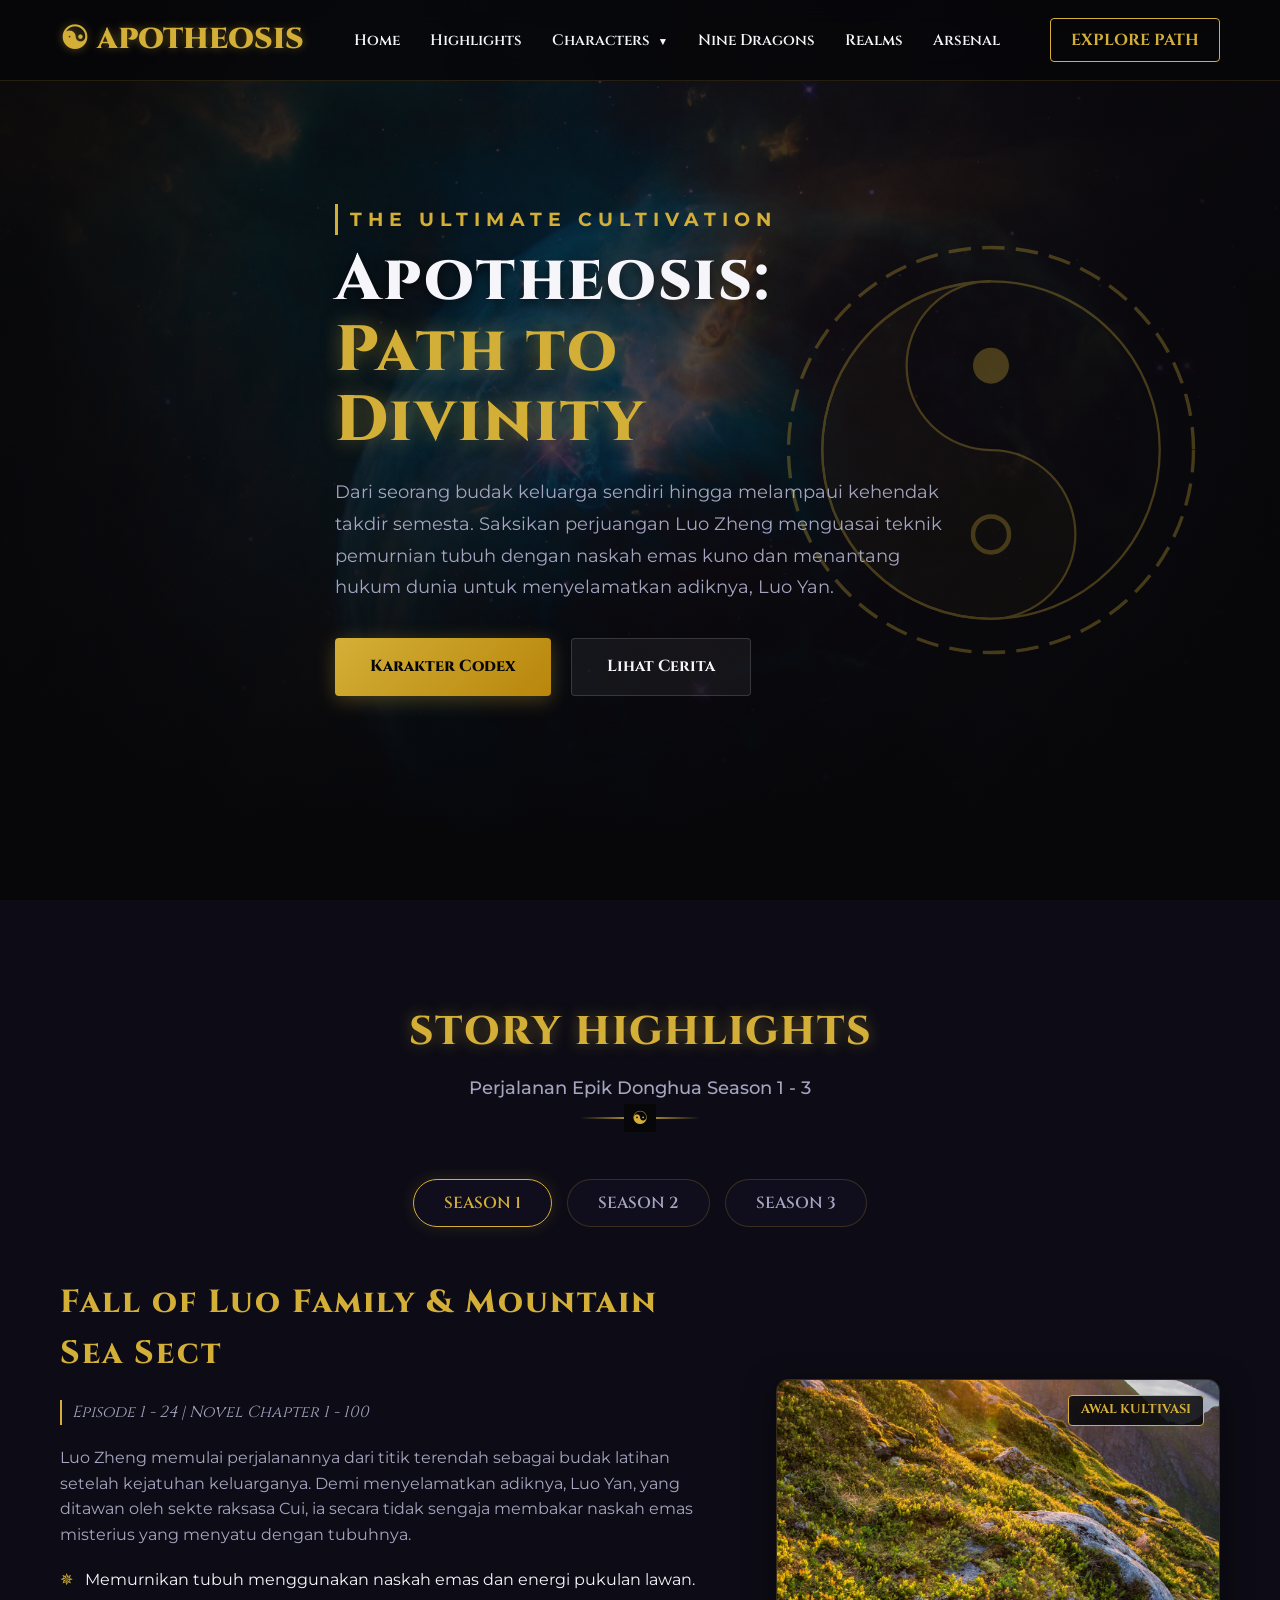
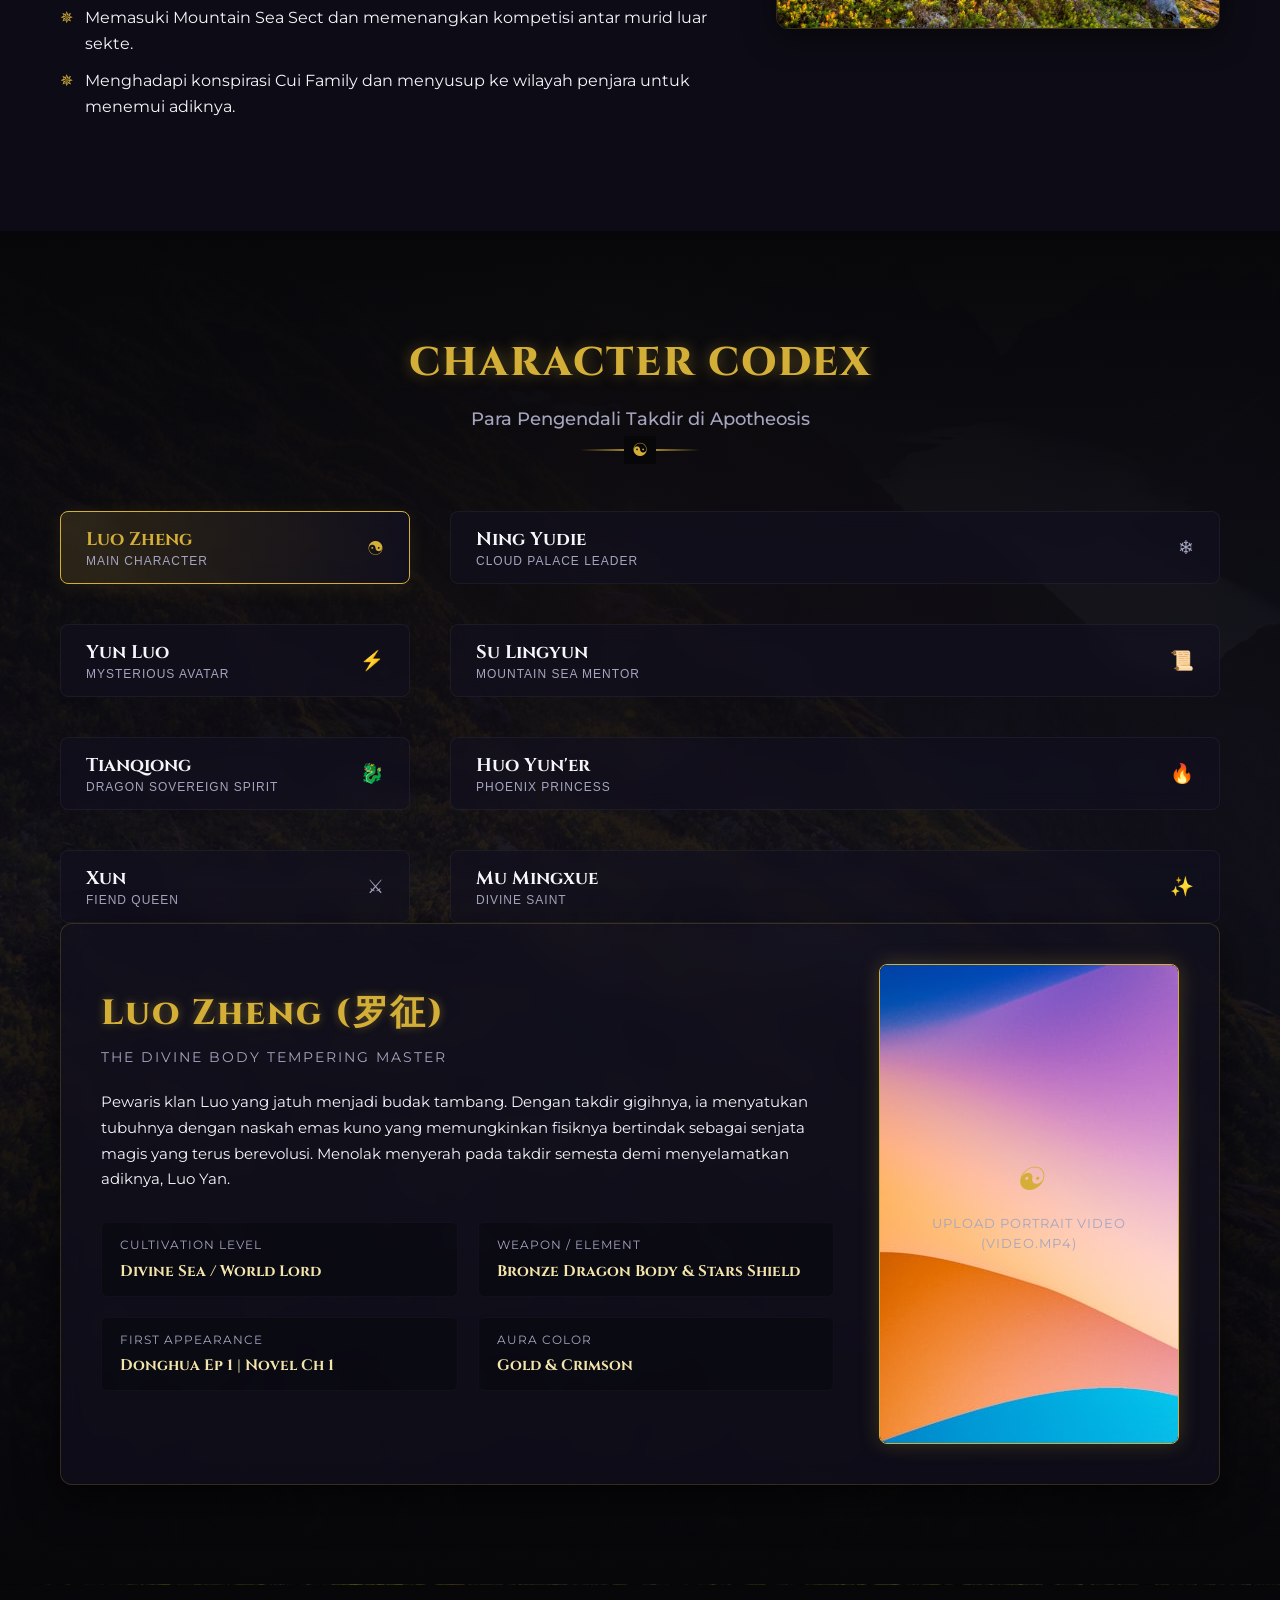
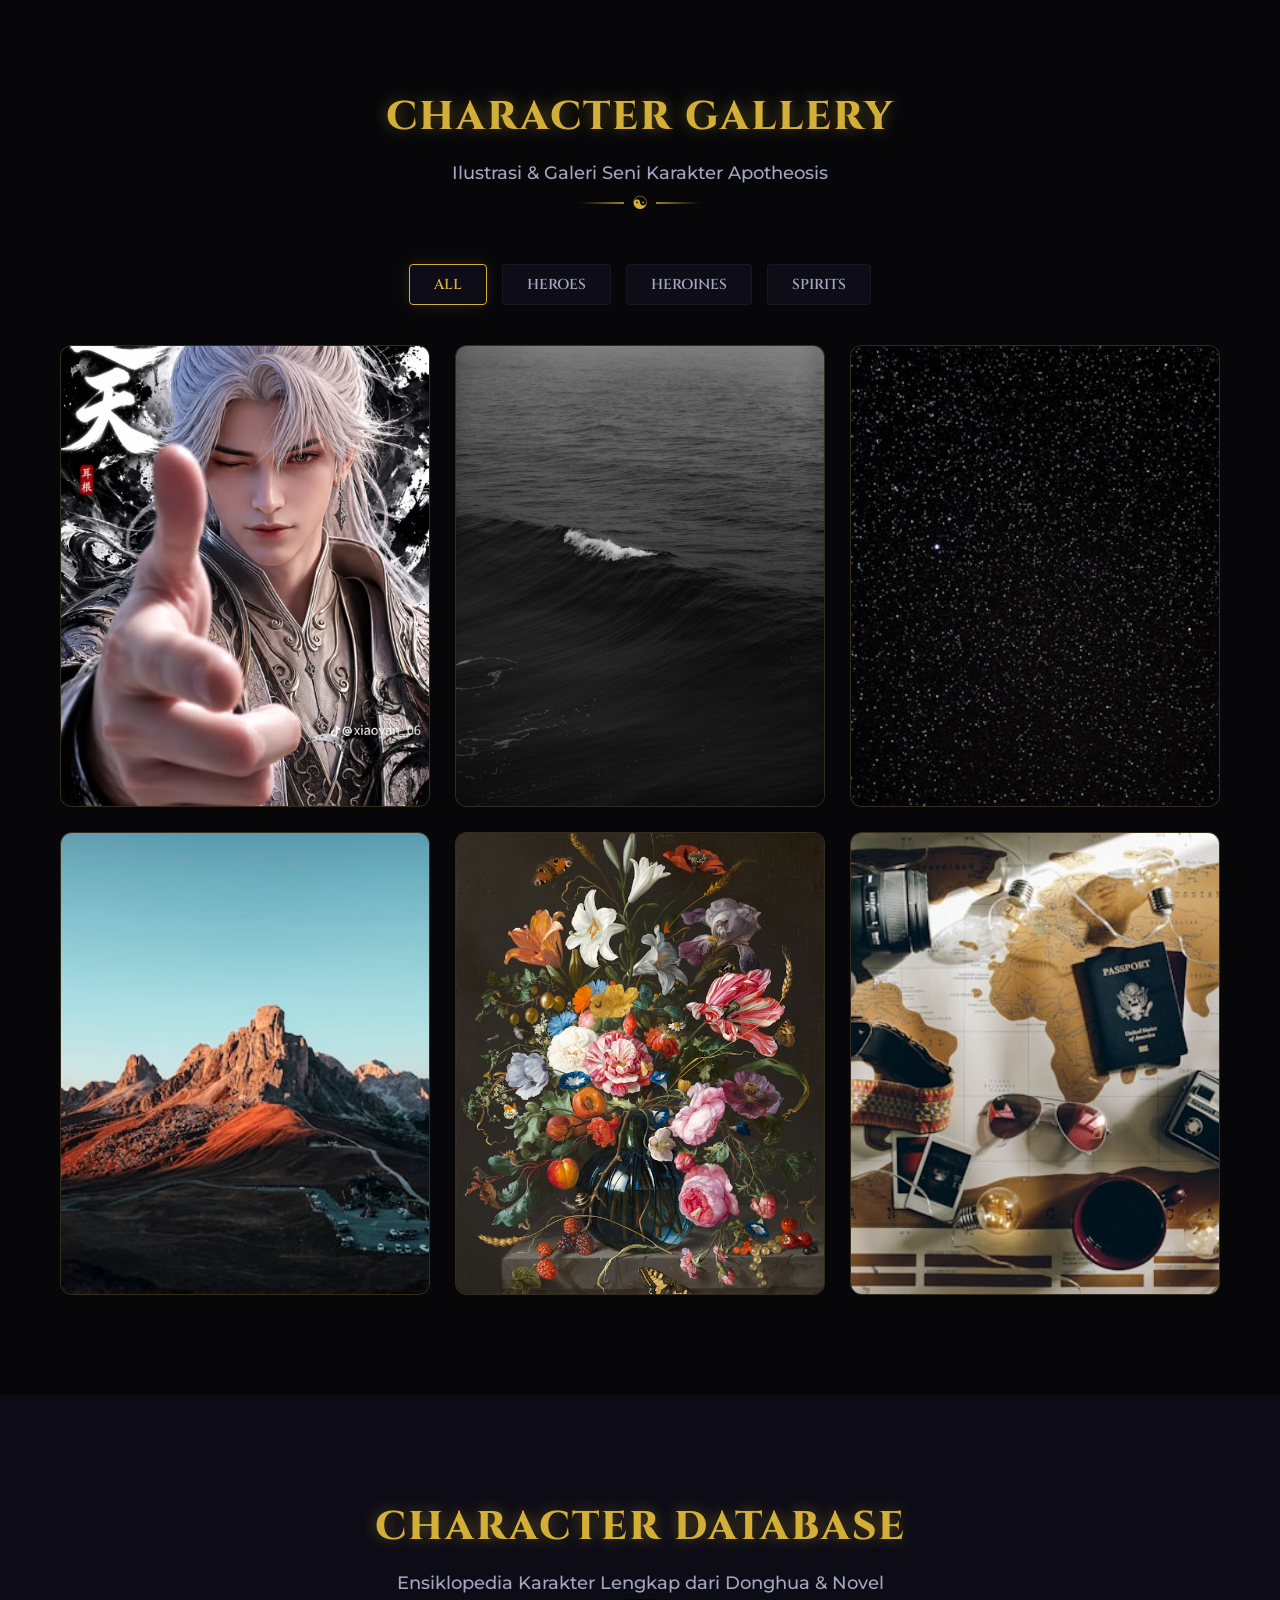
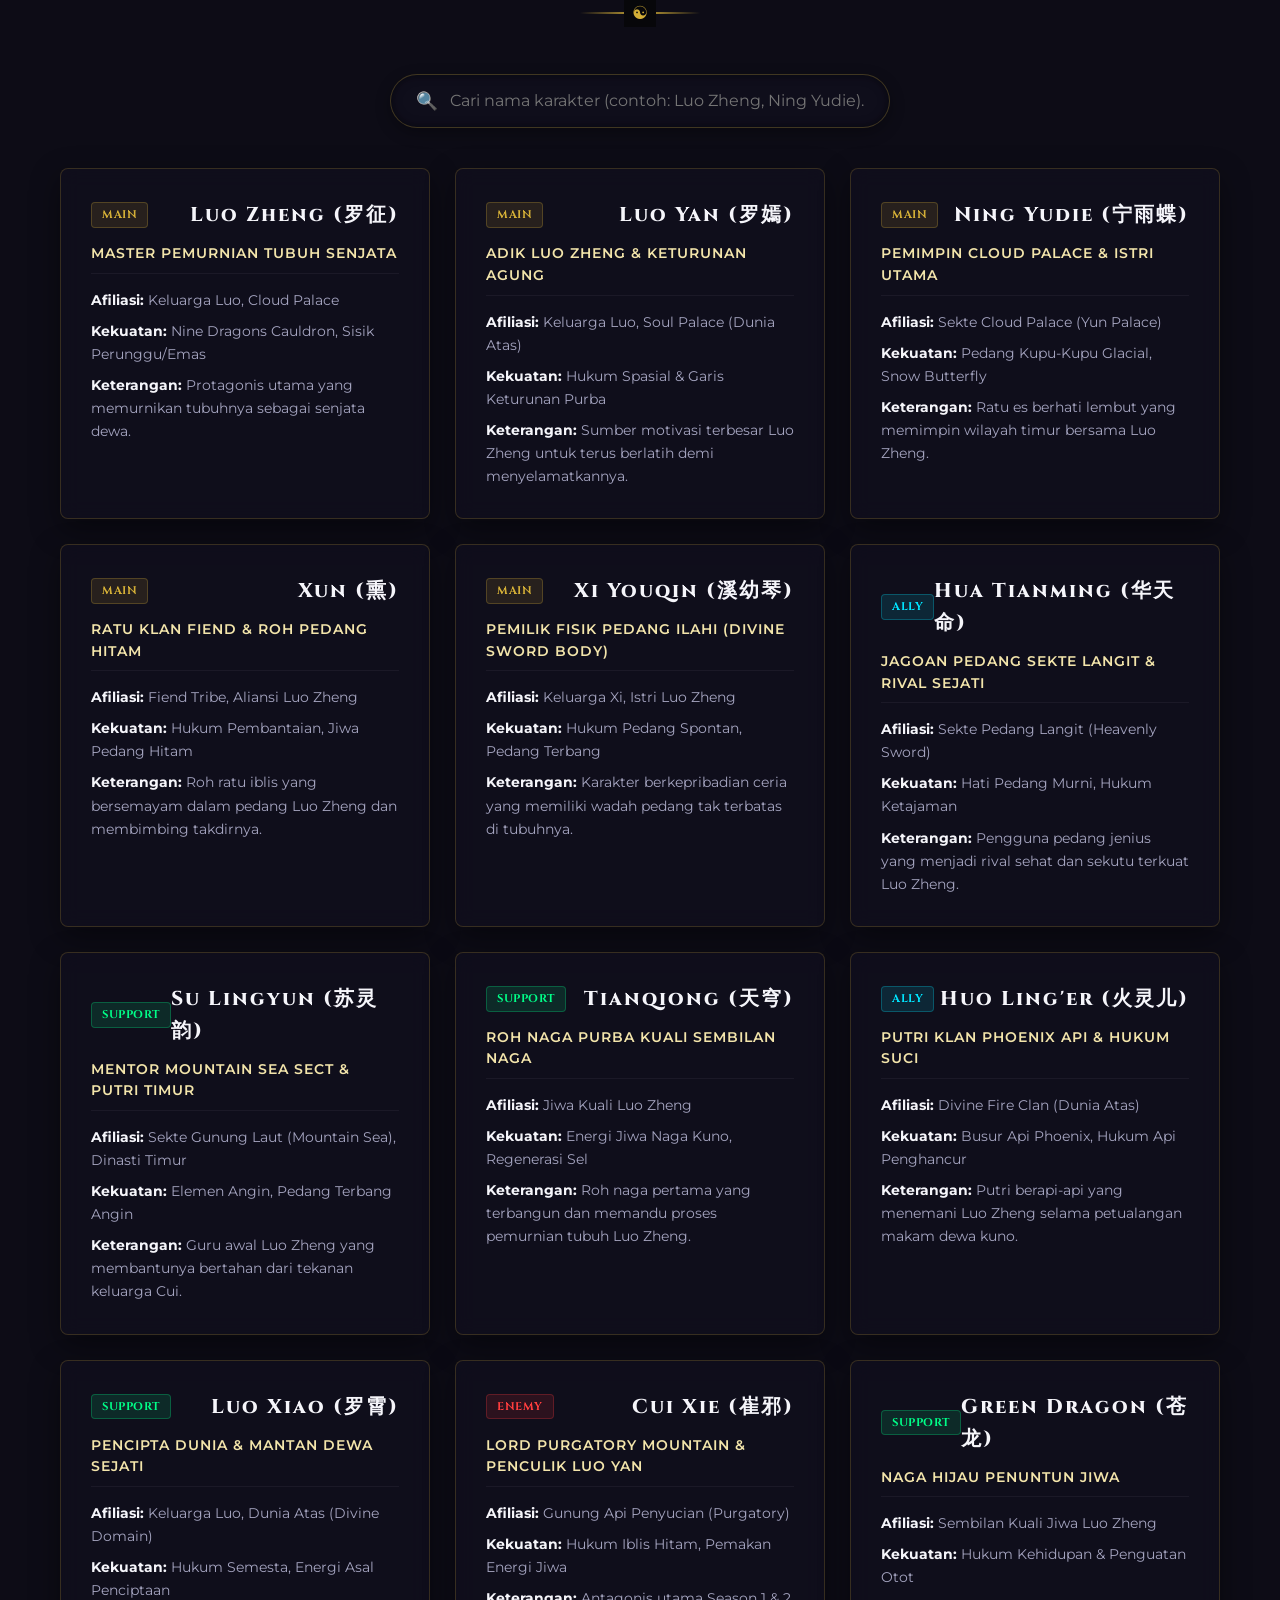
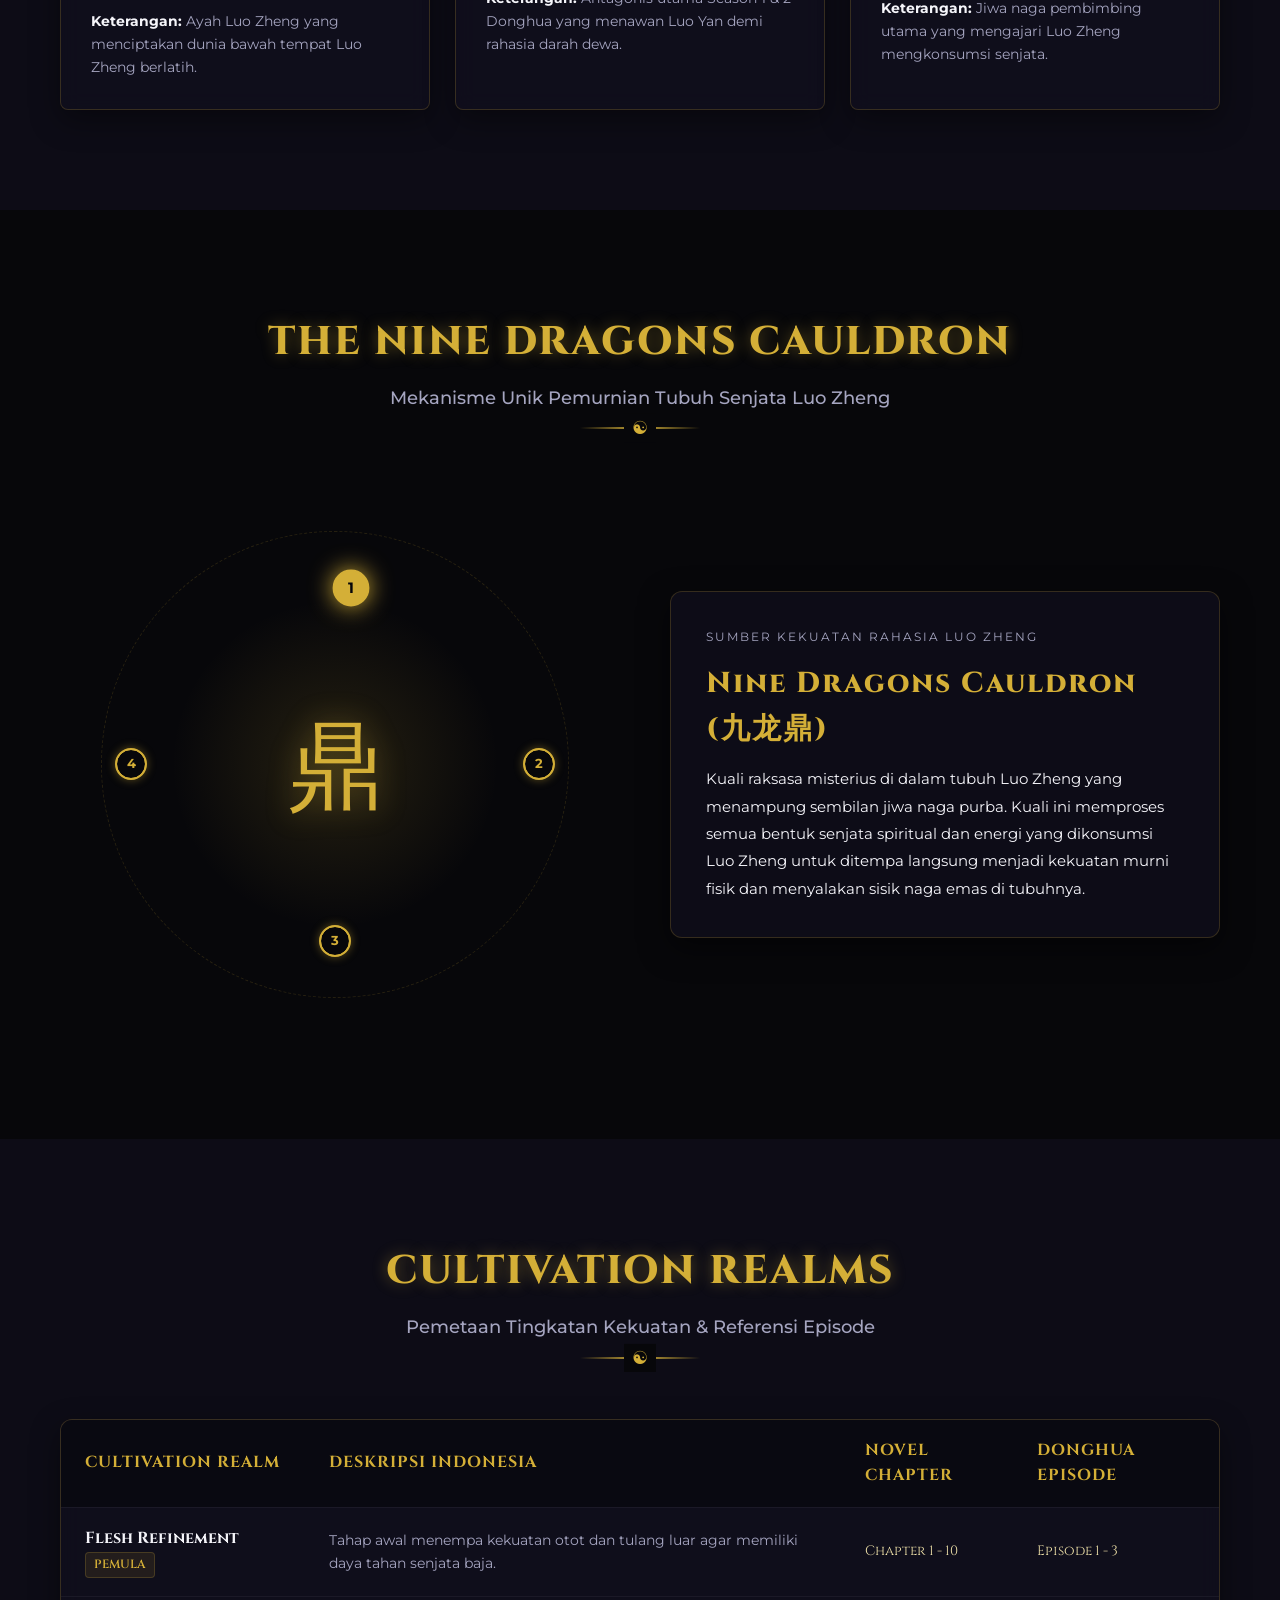
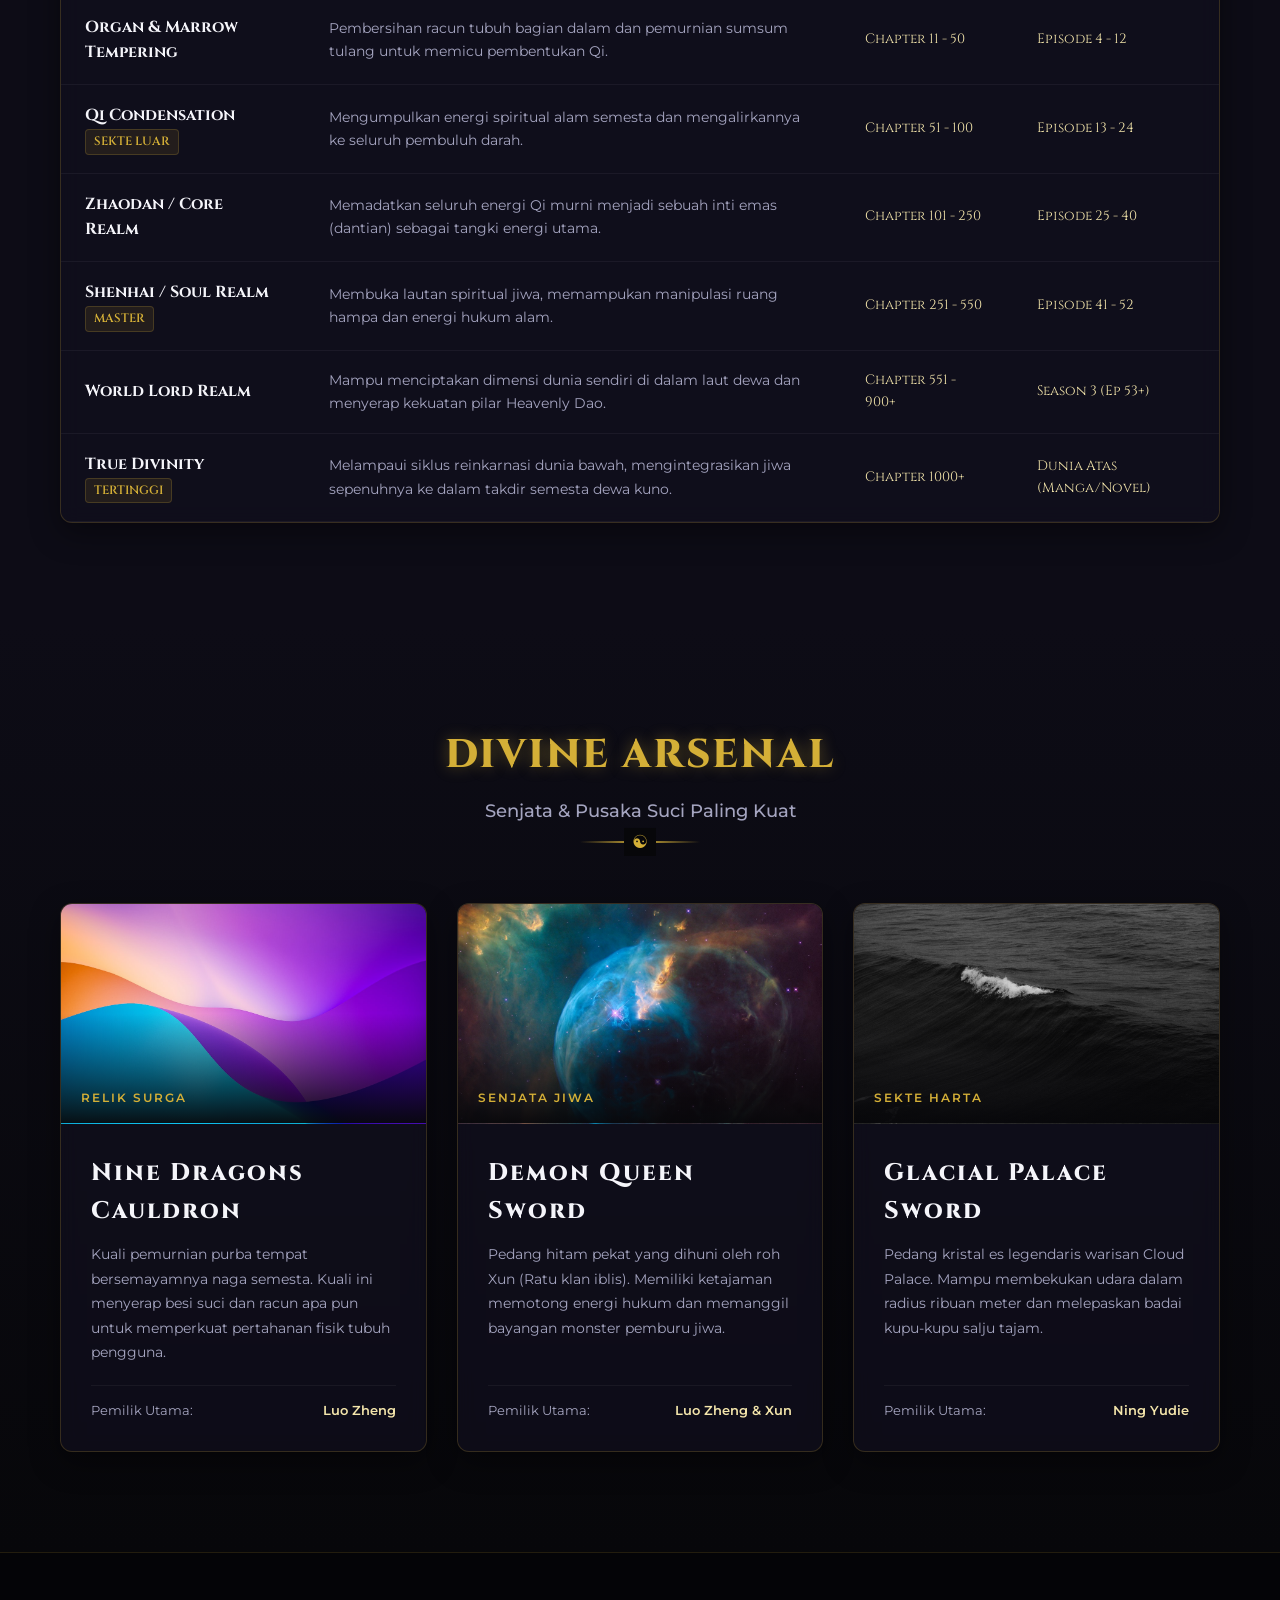
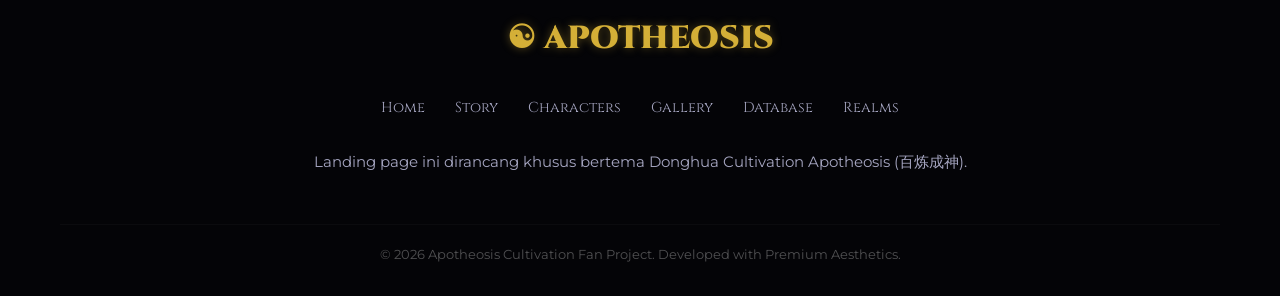
==== commit c185fea7: "Add cache-busting version strings to CSS and JS" ====
--- a/index.html
+++ b/index.html
@@ -6,10 +6,10 @@
     <title>Apotheosis: Path to Divinity - Premium Landing Page</title>
     
     <!-- Custom CSS (Modular) -->
-    <link rel="stylesheet" href="public/css/global.css">
-    <link rel="stylesheet" href="public/css/preloader.css">
-    <link rel="stylesheet" href="public/css/layout.css">
-    <link rel="stylesheet" href="public/css/sections.css">
+    <link rel="stylesheet" href="public/css/global.css?v=1.1">
+    <link rel="stylesheet" href="public/css/preloader.css?v=1.1">
+    <link rel="stylesheet" href="public/css/layout.css?v=1.1">
+    <link rel="stylesheet" href="public/css/sections.css?v=1.1">
 </head>
 <body>
 
@@ -1138,8 +1138,8 @@
 </div>
 
     <!-- Custom JavaScript (Modular) -->
-    <script src="public/js/canvas.js"></script>
-    <script src="public/js/interactive.js"></script>
-    <script src="public/js/main.js"></script>
+    <script src="public/js/canvas.js?v=1.1"></script>
+    <script src="public/js/interactive.js?v=1.1"></script>
+    <script src="public/js/main.js?v=1.1"></script>
 </body>
 </html>
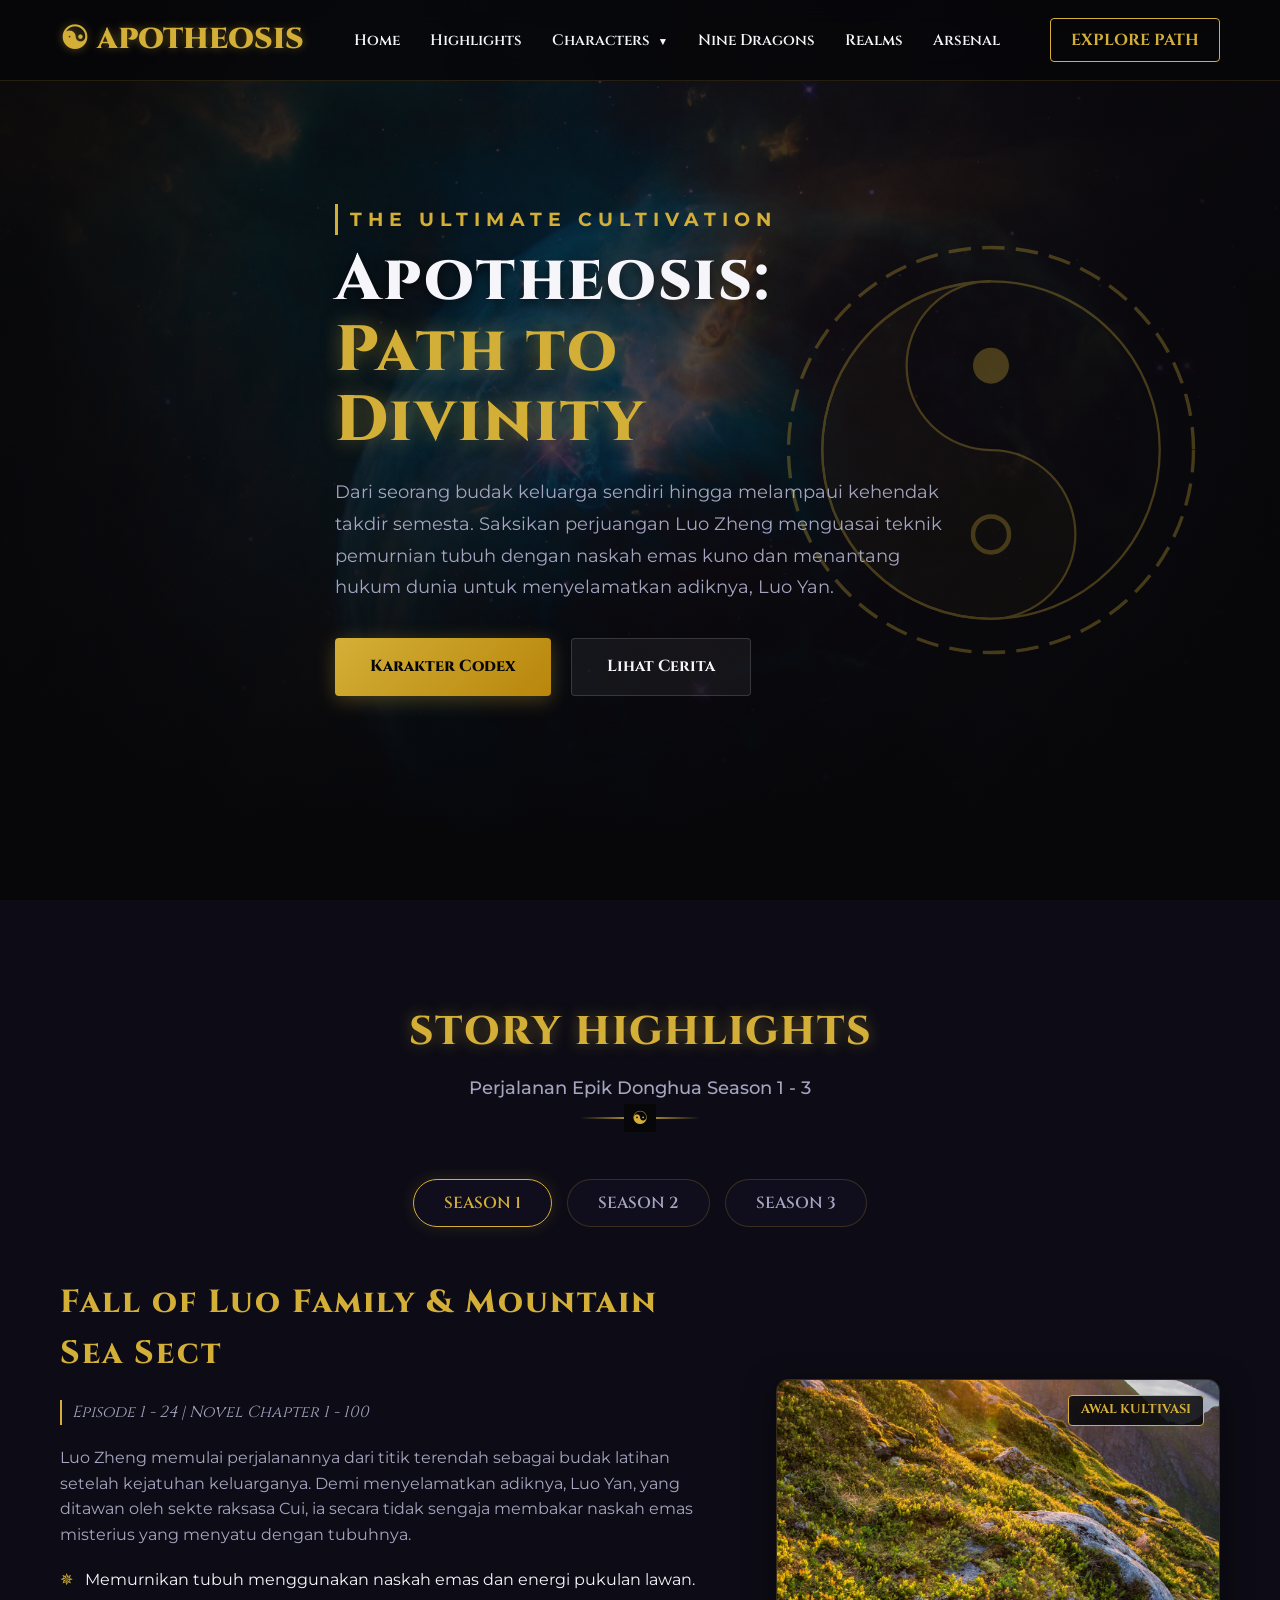
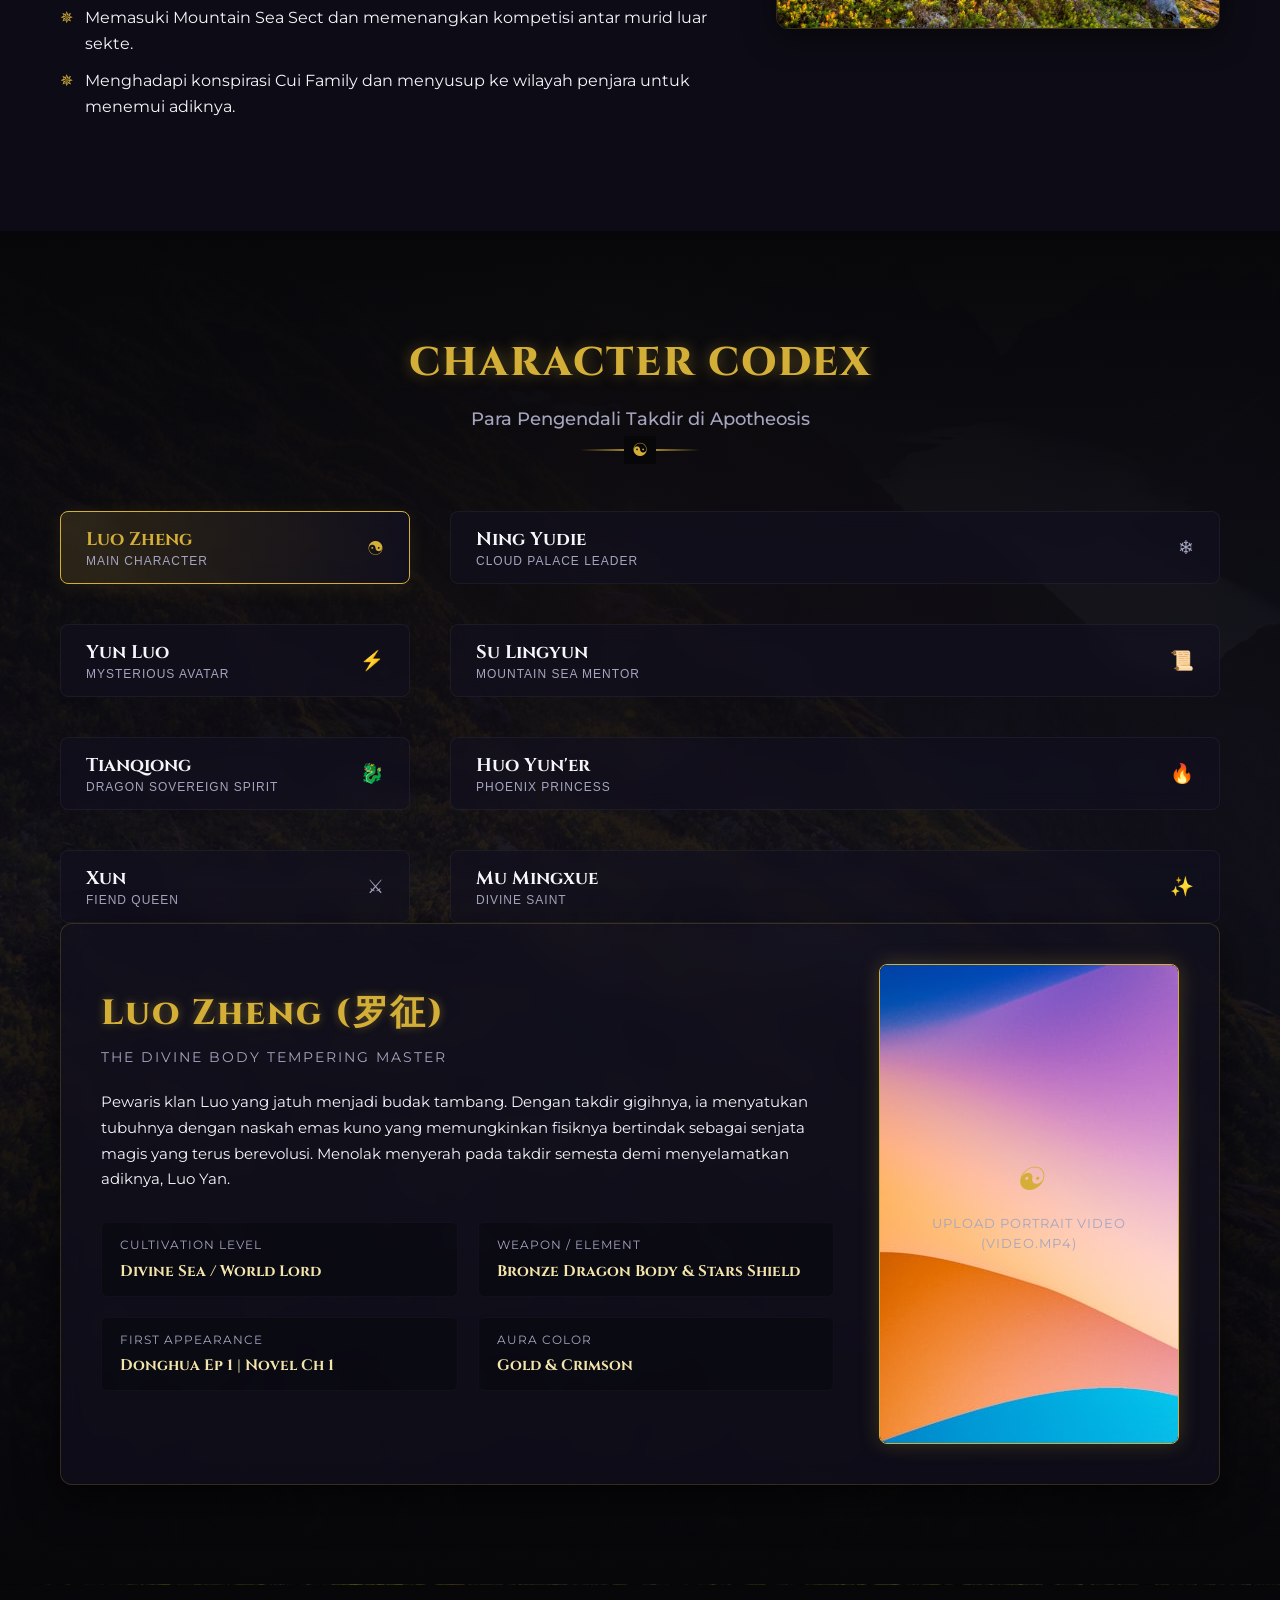
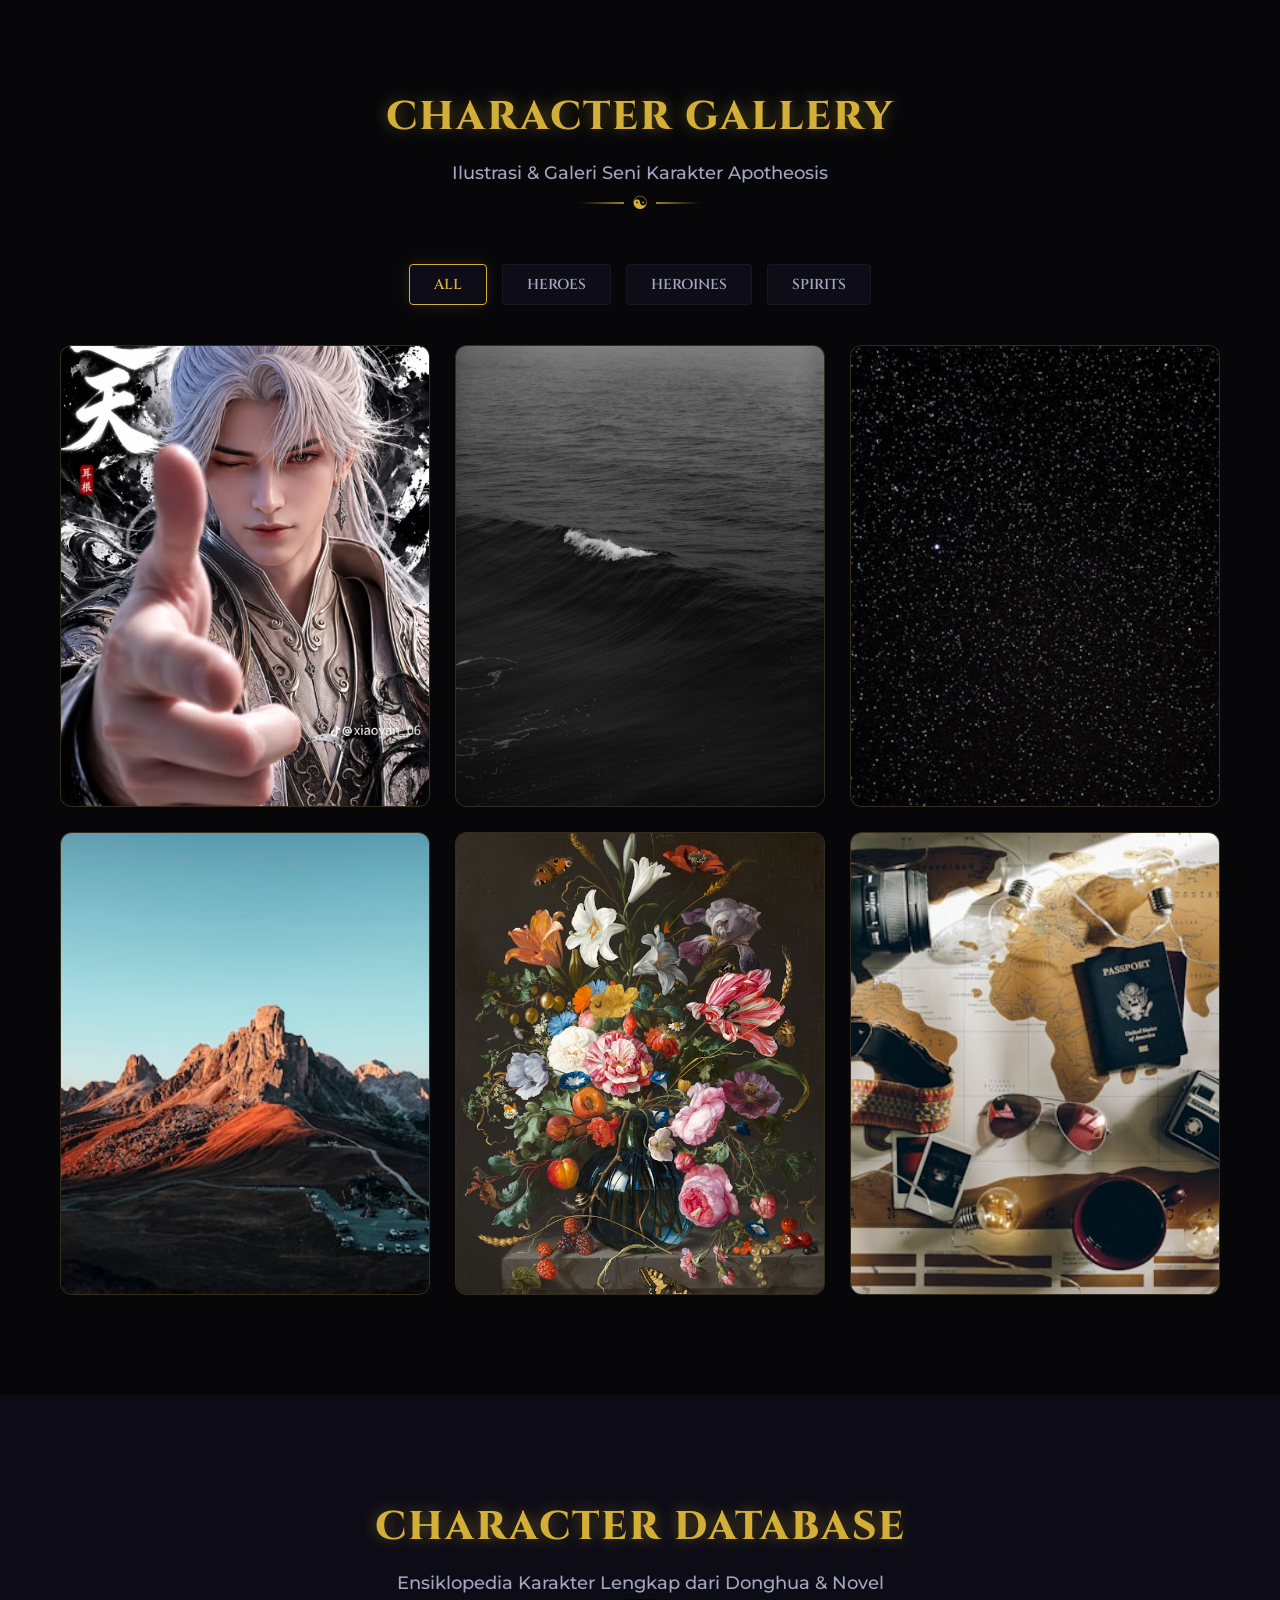
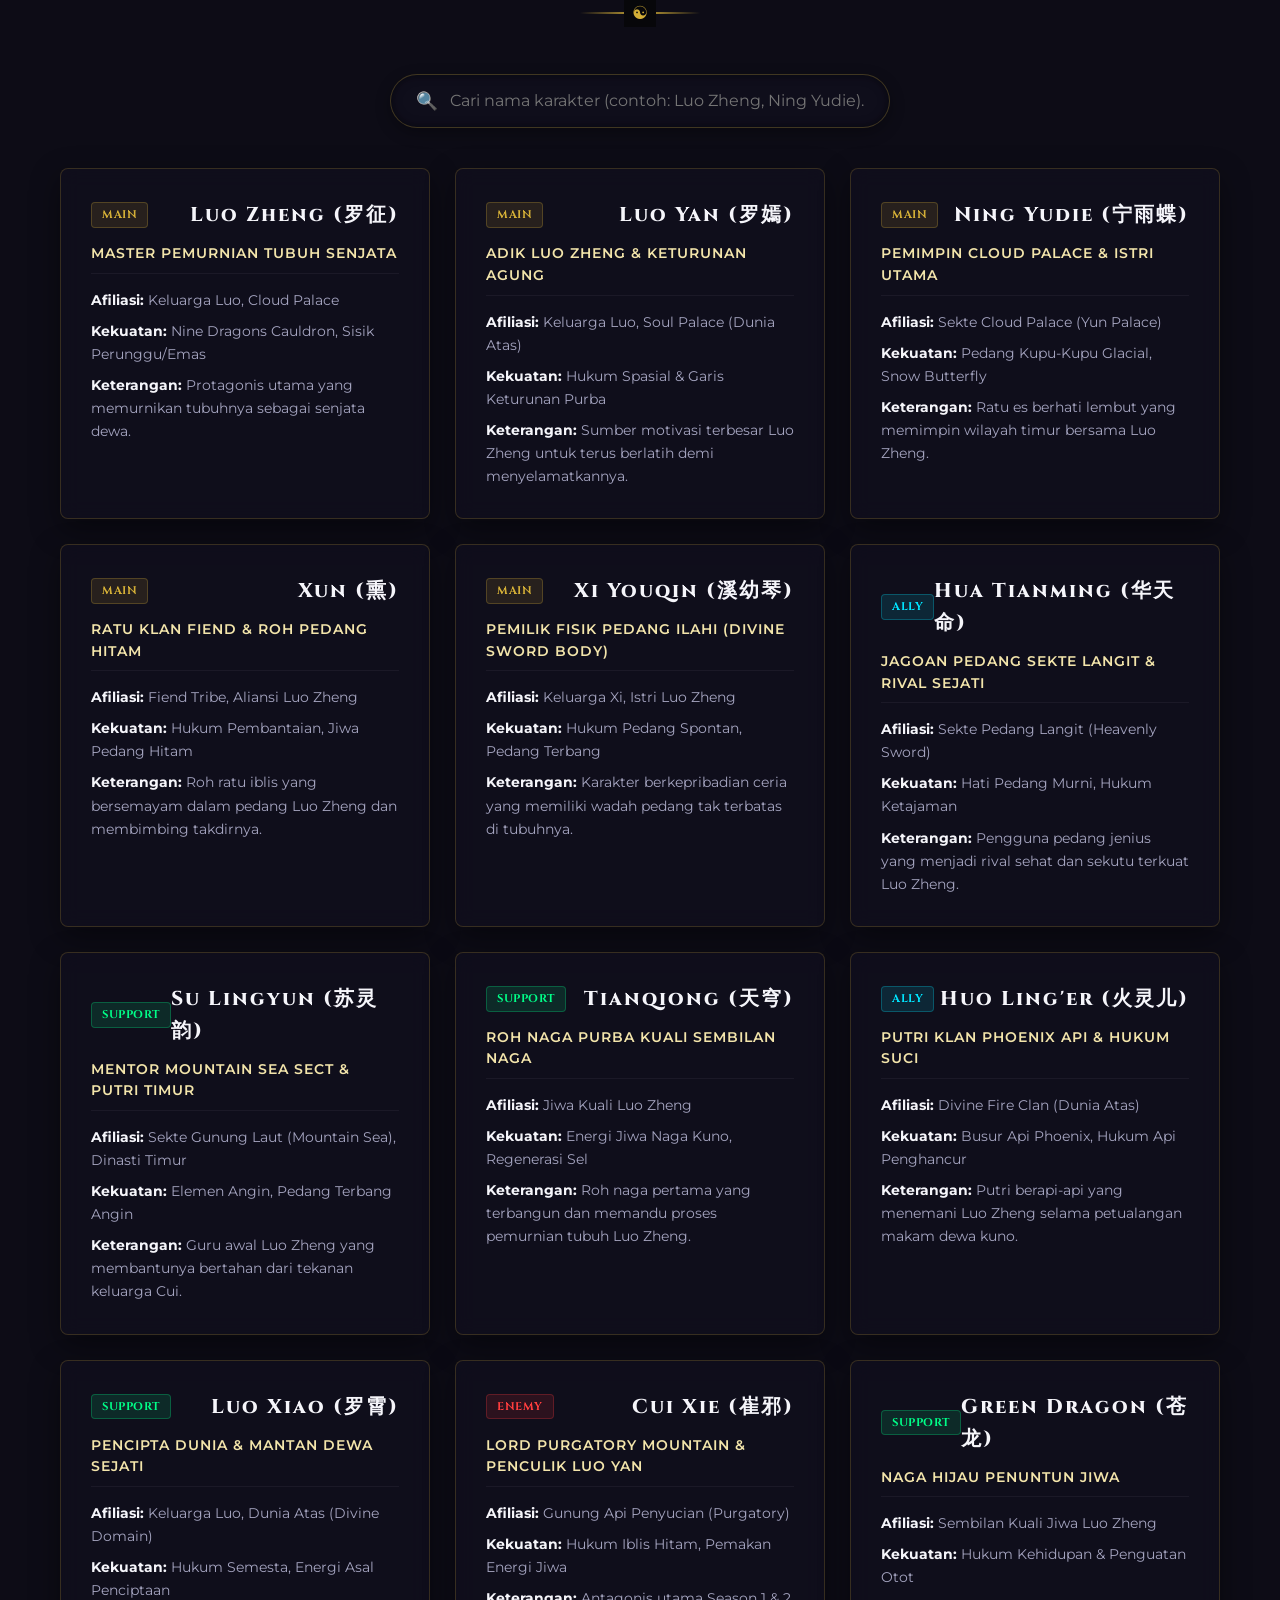
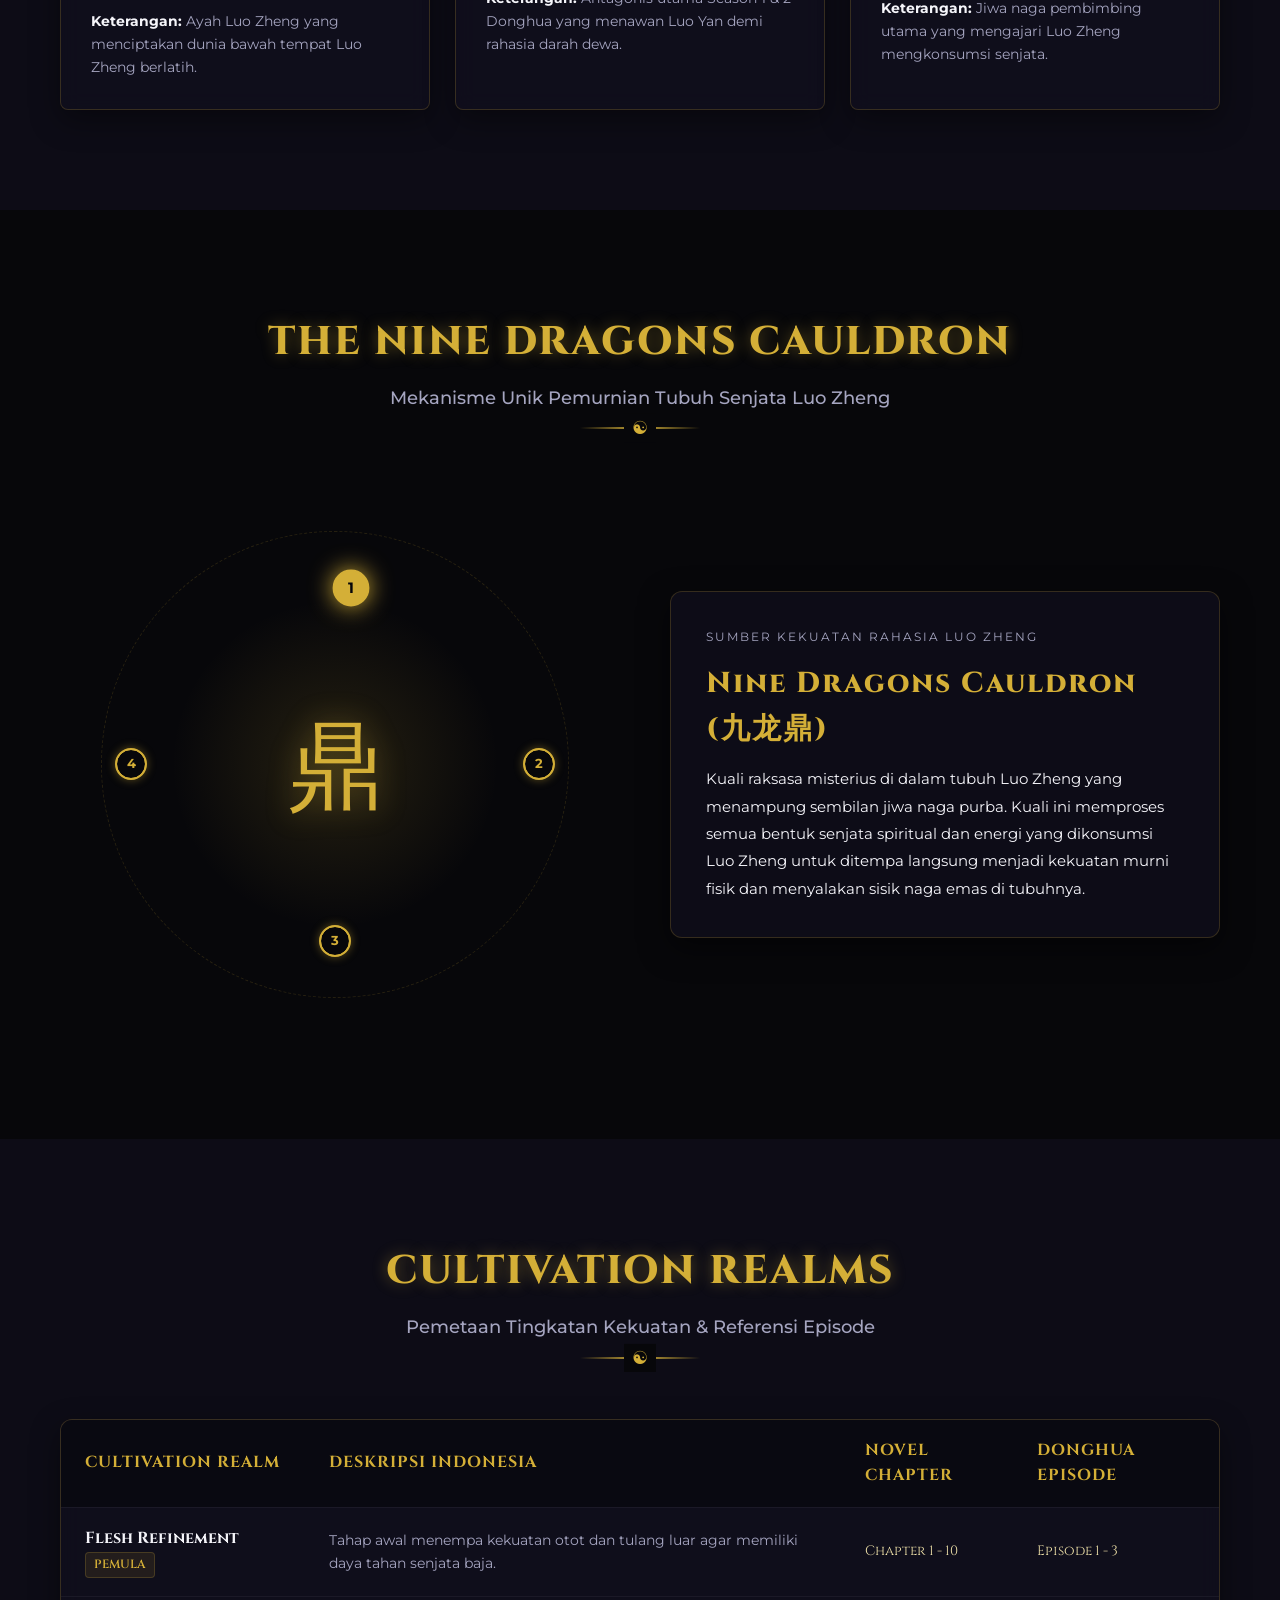
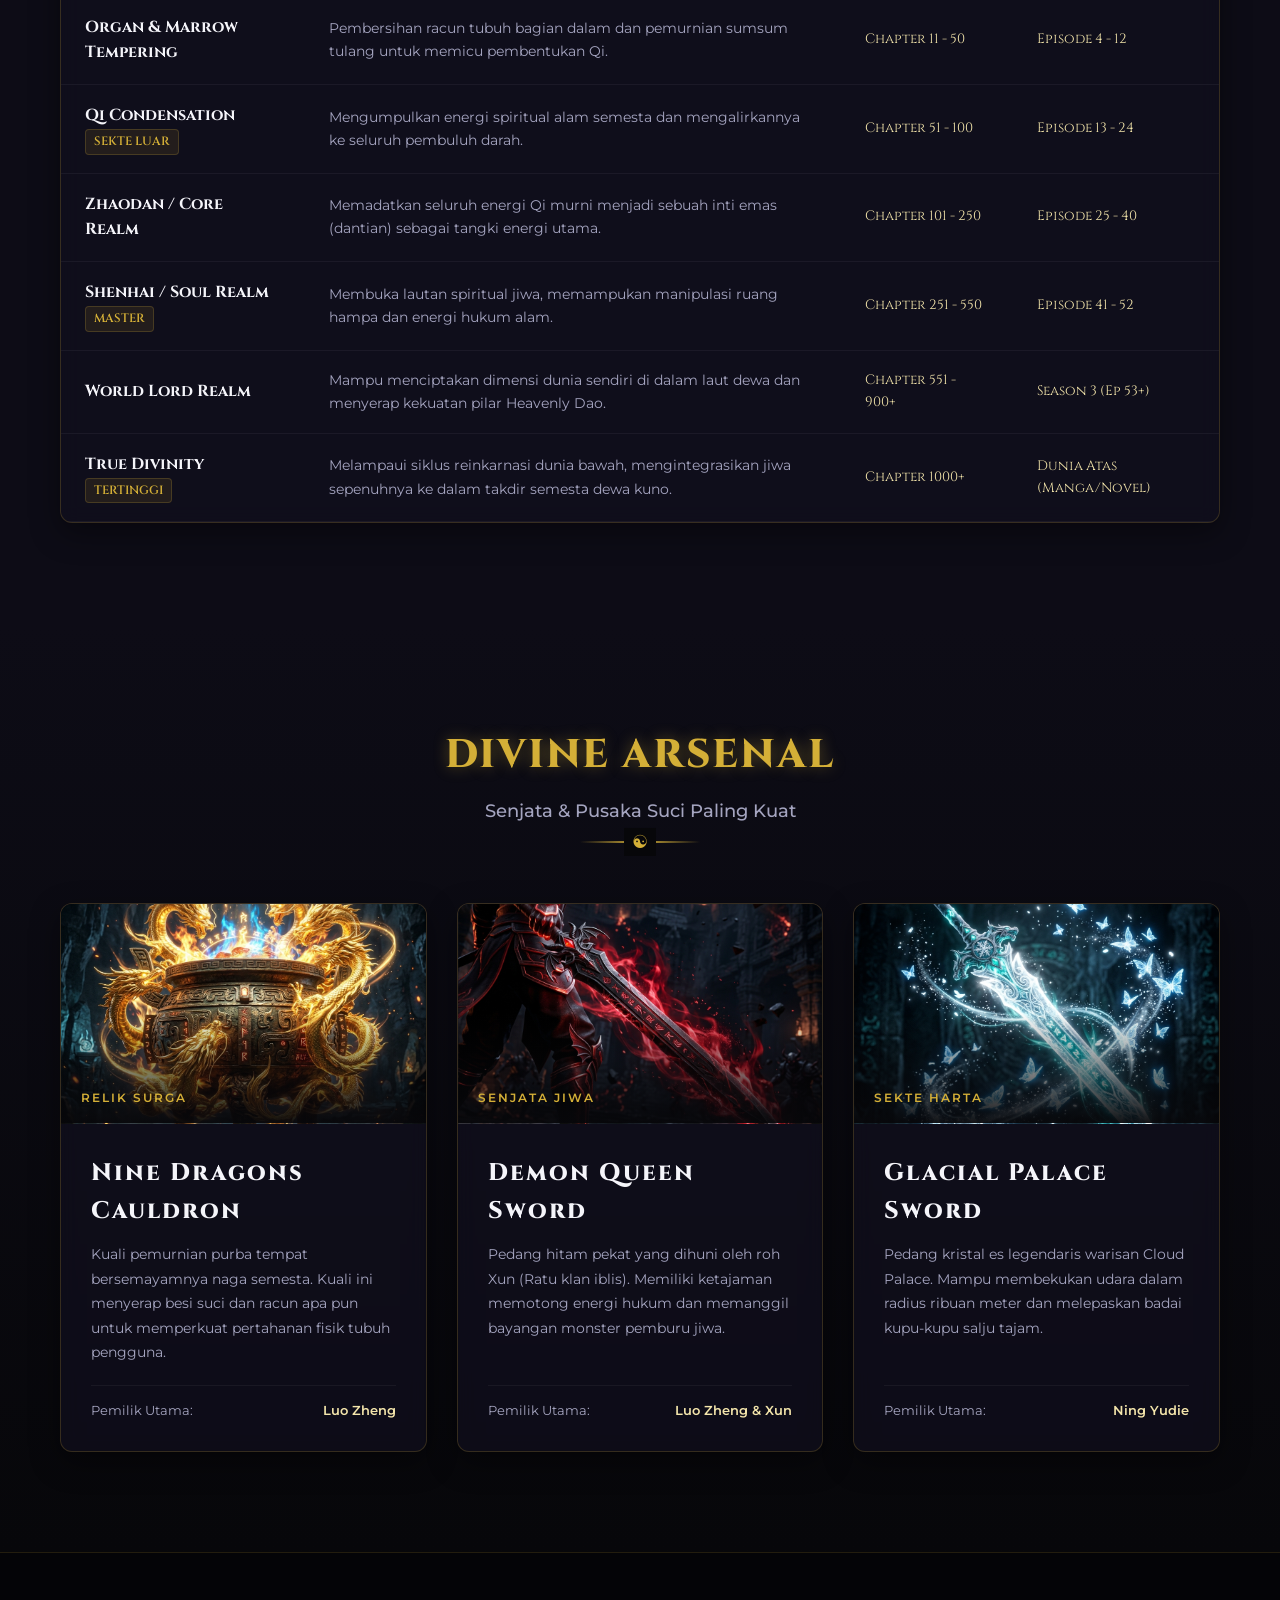
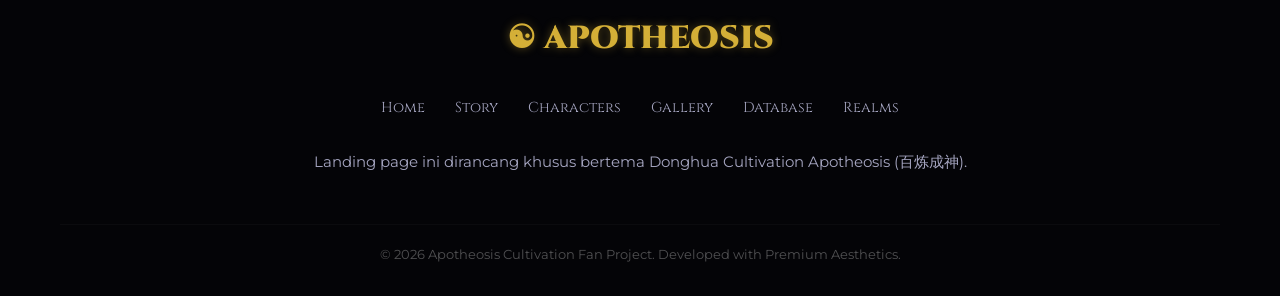
==== commit 7d373fcb: "Update weapon images in arsenal section" ====
--- a/index.html
+++ b/index.html
@@ -6,10 +6,10 @@
     <title>Apotheosis: Path to Divinity - Premium Landing Page</title>
     
     <!-- Custom CSS (Modular) -->
-    <link rel="stylesheet" href="public/css/global.css?v=1.1">
-    <link rel="stylesheet" href="public/css/preloader.css?v=1.1">
-    <link rel="stylesheet" href="public/css/layout.css?v=1.1">
-    <link rel="stylesheet" href="public/css/sections.css?v=1.1">
+    <link rel="stylesheet" href="public/css/global.css?v=1.2">
+    <link rel="stylesheet" href="public/css/preloader.css?v=1.2">
+    <link rel="stylesheet" href="public/css/layout.css?v=1.2">
+    <link rel="stylesheet" href="public/css/sections.css?v=1.2">
 </head>
 <body>
 
@@ -1057,7 +1057,7 @@
         <div class="arsenal-grid">
             <!-- Artifact 1 -->
             <div class="arsenal-card">
-                <div class="arsenal-img-container" style="background-image: url('public/assets/images/bg_gold.jpg')">
+                <div class="arsenal-img-container" style="background-image: url('public/assets/images/weapons/cauldron.png')">
                     <div class="arsenal-img-overlay"></div>
                     <span class="arsenal-type">Relik Surga</span>
                 </div>
@@ -1073,7 +1073,7 @@
 
             <!-- Artifact 2 -->
             <div class="arsenal-card">
-                <div class="arsenal-img-container" style="background-image: url('public/assets/images/bg_hero.jpg')">
+                <div class="arsenal-img-container" style="background-image: url('public/assets/images/weapons/black_sword.png')">
                     <div class="arsenal-img-overlay"></div>
                     <span class="arsenal-type">Senjata Jiwa</span>
                 </div>
@@ -1089,7 +1089,7 @@
 
             <!-- Artifact 3 -->
             <div class="arsenal-card">
-                <div class="arsenal-img-container" style="background-image: url('public/assets/images/bg_ice.jpg')">
+                <div class="arsenal-img-container" style="background-image: url('public/assets/images/weapons/ice_sword.png')">
                     <div class="arsenal-img-overlay"></div>
                     <span class="arsenal-type">Sekte Harta</span>
                 </div>
@@ -1138,8 +1138,8 @@
 </div>
 
     <!-- Custom JavaScript (Modular) -->
-    <script src="public/js/canvas.js?v=1.1"></script>
-    <script src="public/js/interactive.js?v=1.1"></script>
-    <script src="public/js/main.js?v=1.1"></script>
+    <script src="public/js/canvas.js?v=1.2"></script>
+    <script src="public/js/interactive.js?v=1.2"></script>
+    <script src="public/js/main.js?v=1.2"></script>
 </body>
 </html>
--- a/public/css/global.css
+++ b/public/css/global.css
@@ -149,3 +149,9 @@
     opacity: 1;
     transform: translateY(0);
 }
+
+/* Premium Mobile Tap Feedback */
+button:active, .btn-primary:active, .btn-secondary:active, .char-nav-btn:active, .video-nav-btn:active {
+    transform: scale(0.95) !important;
+    transition: transform 0.1s ease;
+}
--- a/public/css/layout.css
+++ b/public/css/layout.css
@@ -309,18 +309,18 @@
         position: fixed;
         top: 0;
         right: -100%;
-        width: 280px;
+        width: 100%;
         height: 100vh;
-        background: rgba(7, 7, 10, 0.96);
-        backdrop-filter: blur(20px);
-        border-left: 1px solid rgba(212, 175, 55, 0.25);
+        background: rgba(10, 10, 15, 0.85);
+        backdrop-filter: blur(25px);
+        -webkit-backdrop-filter: blur(25px);
+        border-left: 1px solid rgba(212, 175, 55, 0.15);
         flex-direction: column;
         justify-content: center;
         align-items: center;
-        gap: 25px;
+        gap: 30px;
         z-index: 1050;
-        transition: var(--transition-smooth);
-        box-shadow: -10px 0 30px rgba(0, 0, 0, 0.8);
+        transition: right 0.5s cubic-bezier(0.25, 0.8, 0.25, 1);
         padding: 40px;
         margin: 0;
     }
@@ -373,6 +373,14 @@
 
 @media (max-width: 768px) {
     .navbar {
-        height: 70px;
-    }
-}
+        height: 65px;
+    }
+    .container {
+        padding: 0 25px;
+    }
+}
+@media (max-width: 500px) {
+    .container {
+        padding: 0 20px;
+    }
+}
--- a/public/css/sections.css
+++ b/public/css/sections.css
@@ -1284,41 +1284,84 @@
     .character-nav {
         flex-direction: row;
         overflow-x: auto;
-        padding-bottom: 10px;
-        gap: 15px;
+        padding-bottom: 15px;
+        gap: 12px;
+        /* hide scrollbar for sleek look */
+        scrollbar-width: none; 
+    }
+    .character-nav::-webkit-scrollbar {
+        display: none;
     }
     .char-nav-btn {
         flex-shrink: 0;
-        min-width: 180px;
+        min-width: 140px;
+        padding: 12px 15px;
+        border-radius: 30px; /* Pill shape */
+        text-align: center;
+        flex-direction: row;
+        justify-content: center;
+        gap: 8px;
+    }
+    .char-nav-btn .char-btn-title {
+        display: none; /* Hide subtitle to save space */
+    }
+    .char-nav-btn .char-btn-symbol {
+        font-size: 1rem;
     }
     .char-pane {
         grid-template-columns: 1fr;
-        gap: 30px;
+        gap: 25px;
     }
     .char-media-container {
         grid-row: 1;
-        max-width: 320px;
+        max-width: 100%;
         margin: 0 auto;
+        border-radius: 20px;
+        box-shadow: 0 10px 40px rgba(0, 0, 0, 0.8);
+    }
+    .character-display {
+        border-radius: 24px;
+        box-shadow: inset 0 0 20px rgba(212, 175, 55, 0.05), 0 15px 40px rgba(0, 0, 0, 0.6);
+        padding: 30px;
     }
     .focus-layout {
         grid-template-columns: 1fr;
         gap: 40px;
     }
+    
+    .video-slider-controls {
+        bottom: 15px;
+    }
+    .video-nav-btn {
+        background: rgba(10, 10, 15, 0.4);
+        backdrop-filter: blur(15px);
+        -webkit-backdrop-filter: blur(15px);
+        border: 1px solid rgba(255, 255, 255, 0.15);
+        color: #fff;
+    }
 }
 
 @media (max-width: 768px) {
+    section {
+        padding: 70px 0;
+    }
     .hero h1 {
-        font-size: 2.8rem;
+        font-size: 2.6rem;
+        line-height: 1.2;
+    }
+    .hero-desc {
+        font-size: 1rem;
     }
     .story-panel {
         grid-template-columns: 1fr;
-        gap: 30px;
+        gap: 25px;
     }
     .story-media {
         grid-row: 1;
+        border-radius: 16px;
     }
     .section-header h2 {
-        font-size: 2rem;
+        font-size: 2.1rem;
     }
     .registry-grid {
         grid-template-columns: repeat(auto-fill, minmax(280px, 1fr));
@@ -1337,15 +1380,23 @@
     }
     .hero-actions {
         flex-direction: column;
-        gap: 12px;
+        gap: 15px;
     }
     .btn-primary, .btn-secondary {
         width: 100%;
         justify-content: center;
         text-align: center;
+        border-radius: 30px; /* Pill shape for mobile */
     }
     .character-display {
-        padding: 20px;
+        padding: 25px 15px;
+    }
+    .char-details h3 {
+        font-size: 1.8rem;
+    }
+    .char-stats {
+        grid-template-columns: 1fr;
+        gap: 12px;
     }
     .cauldron-details-card {
         padding: 20px;
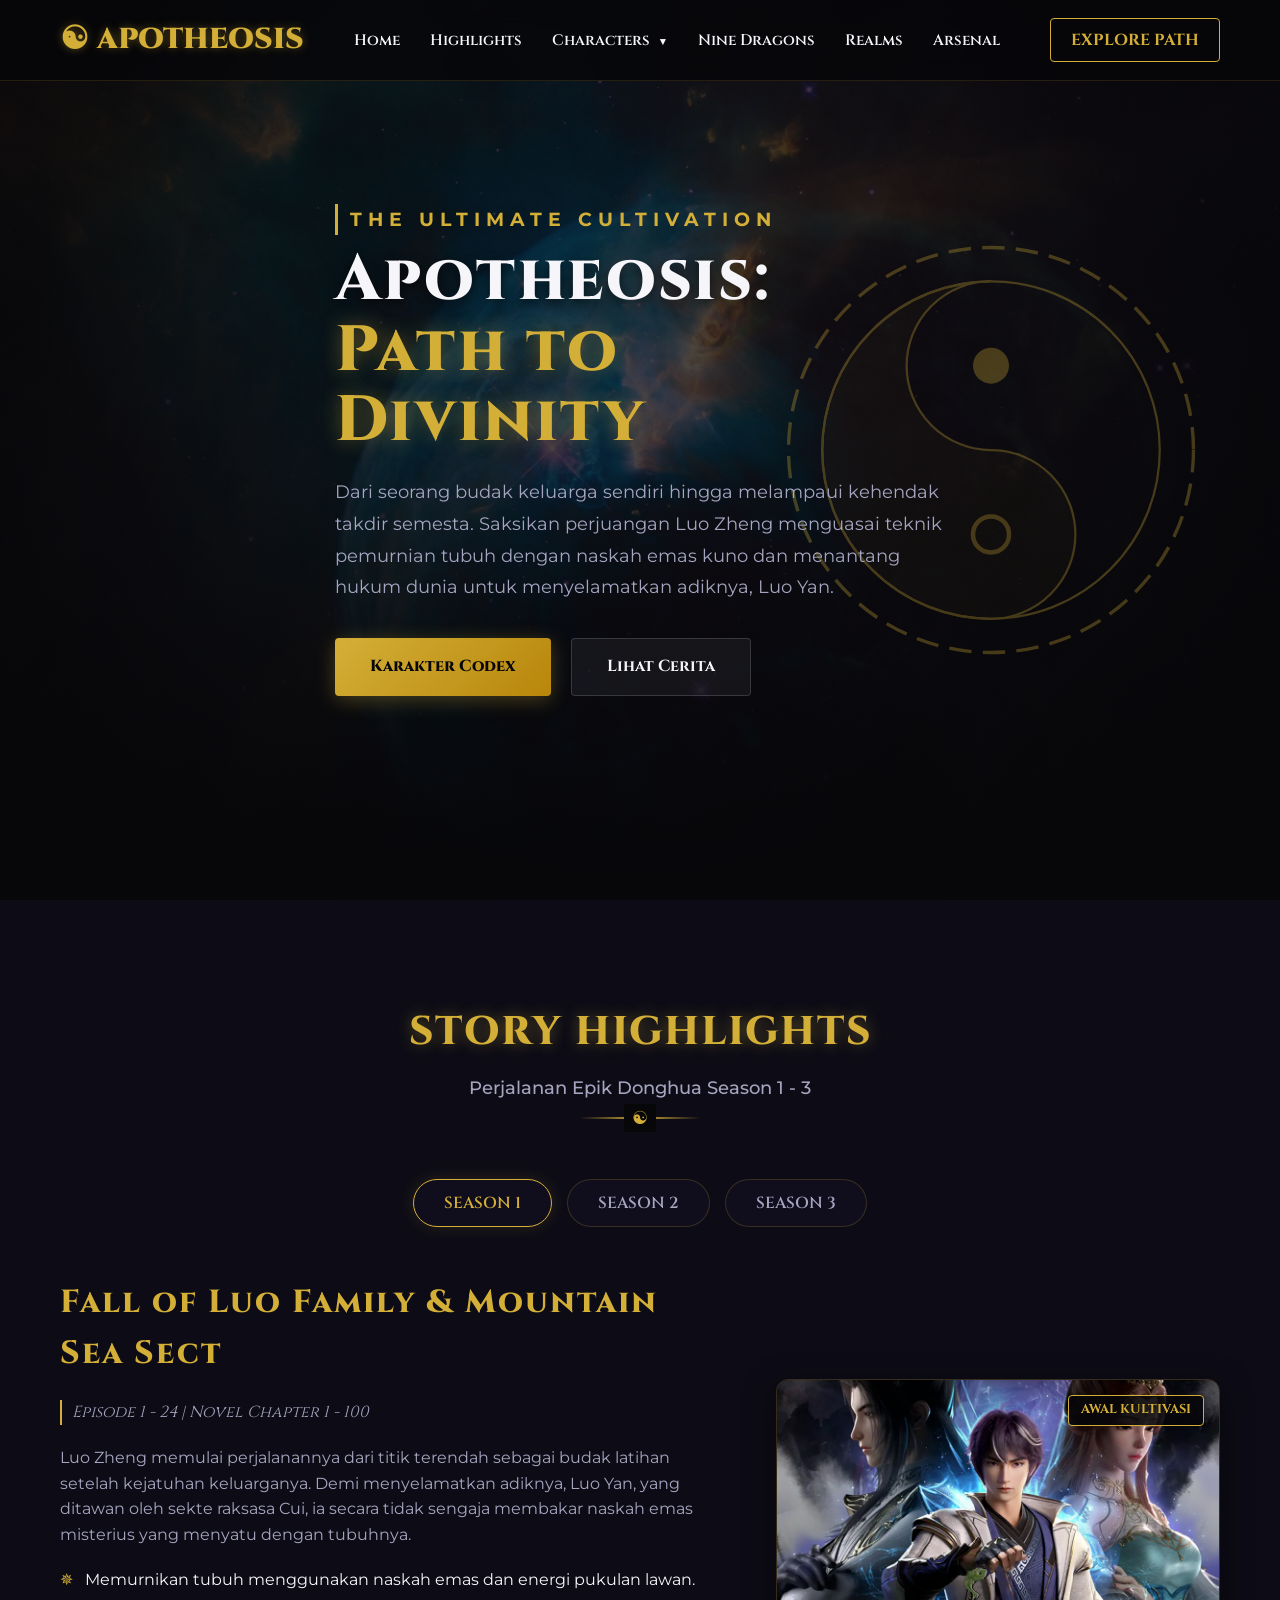
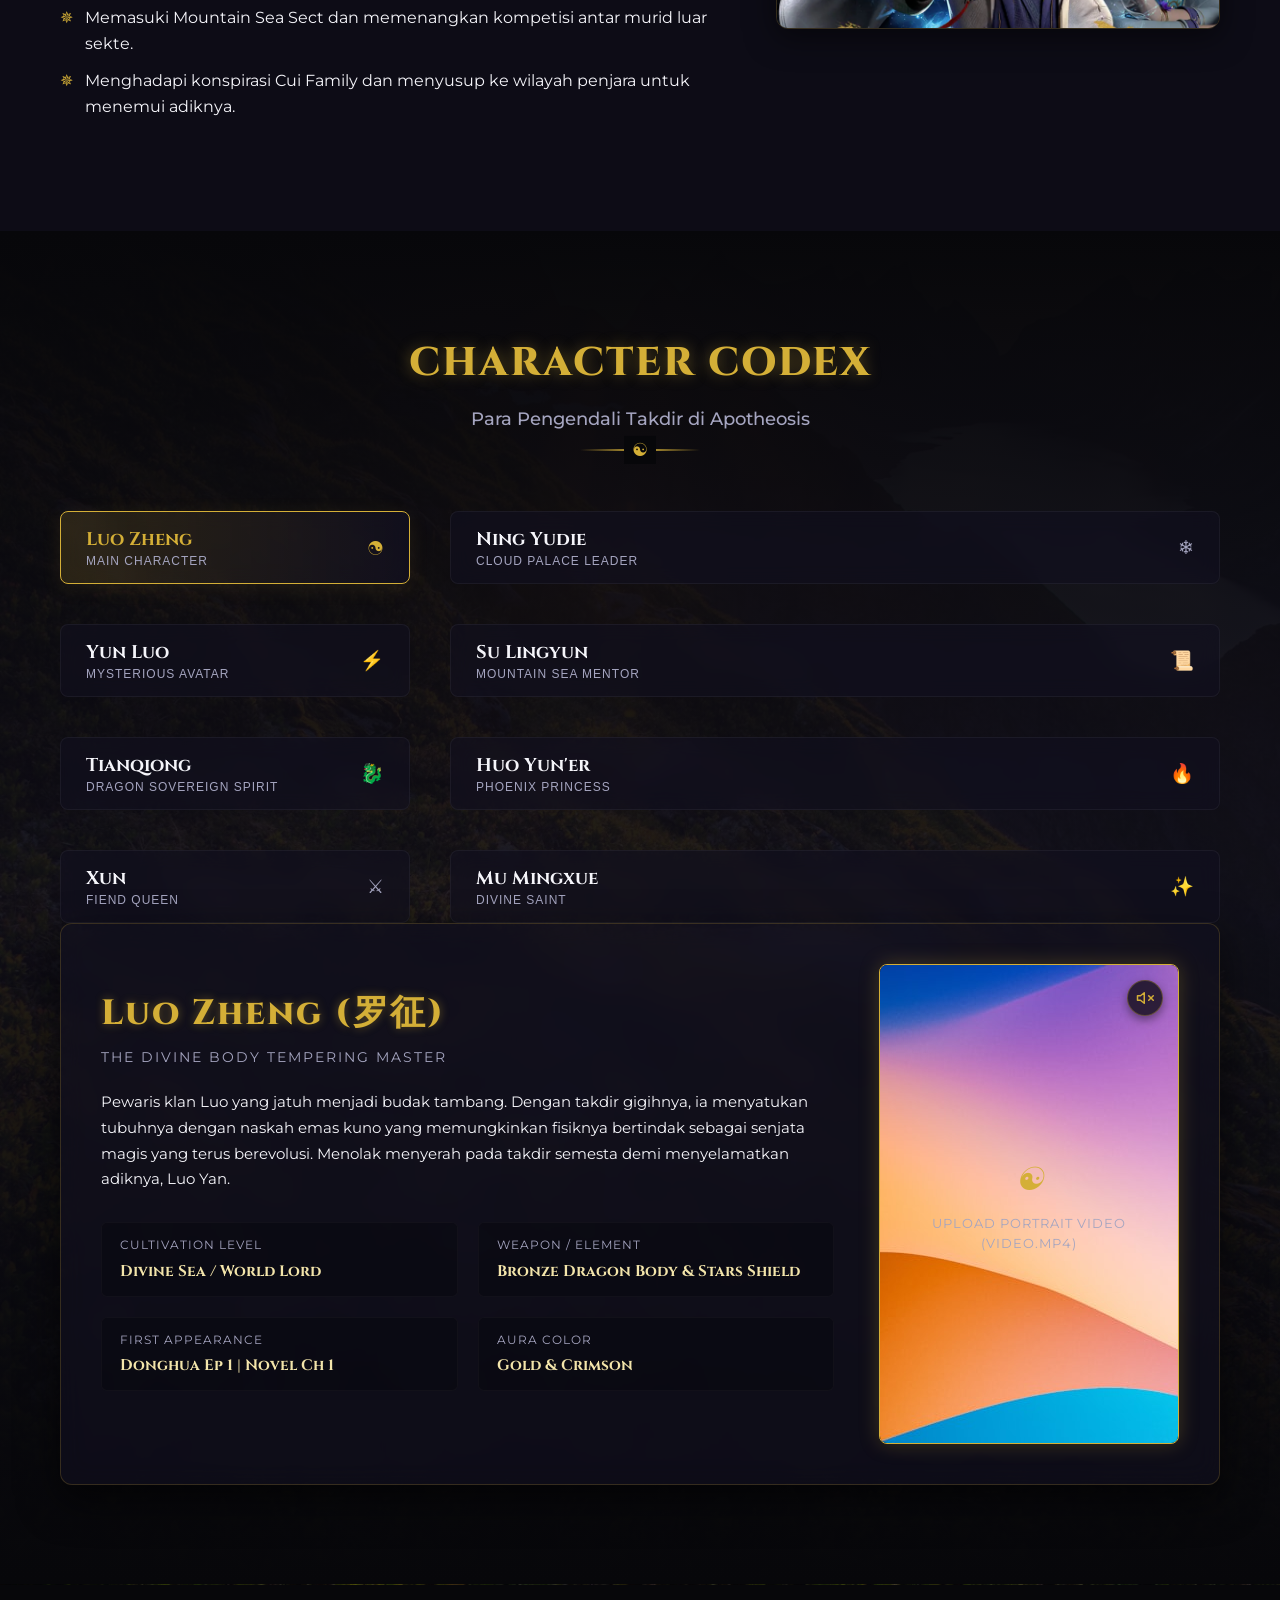
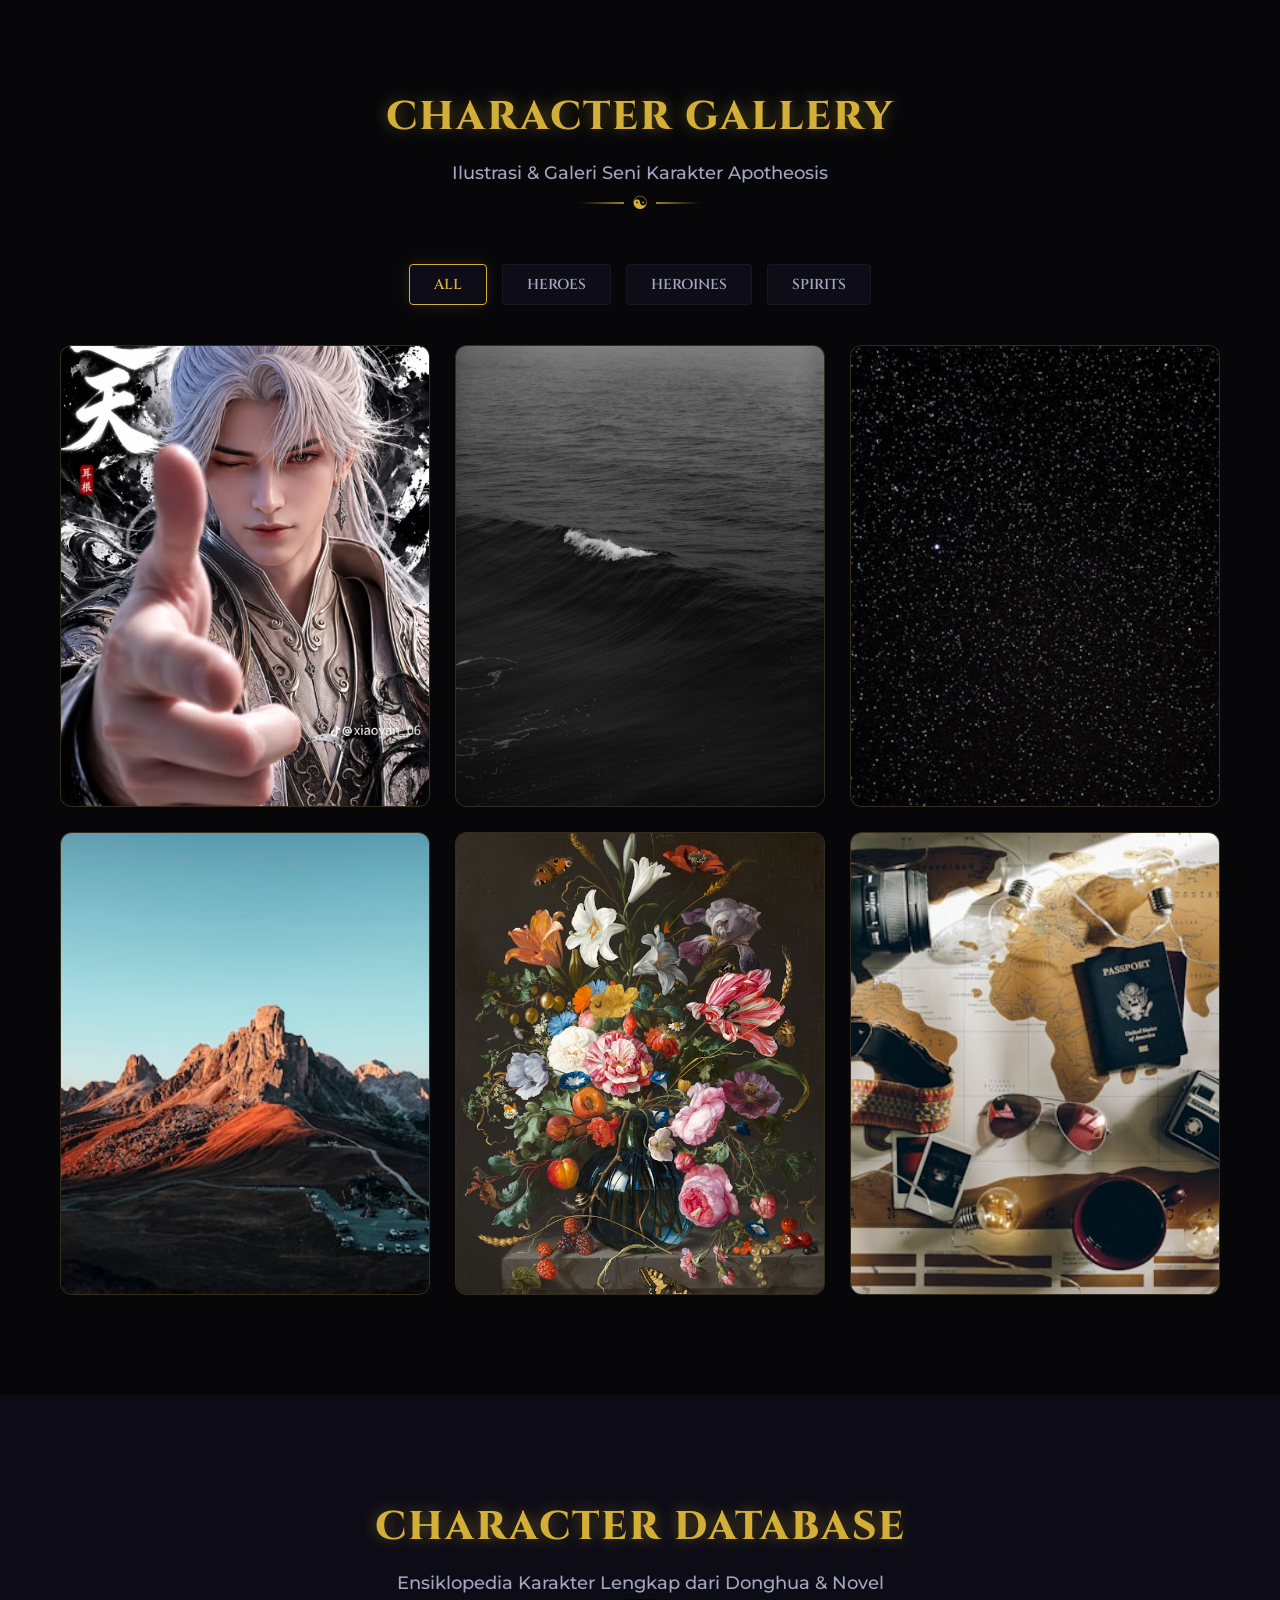
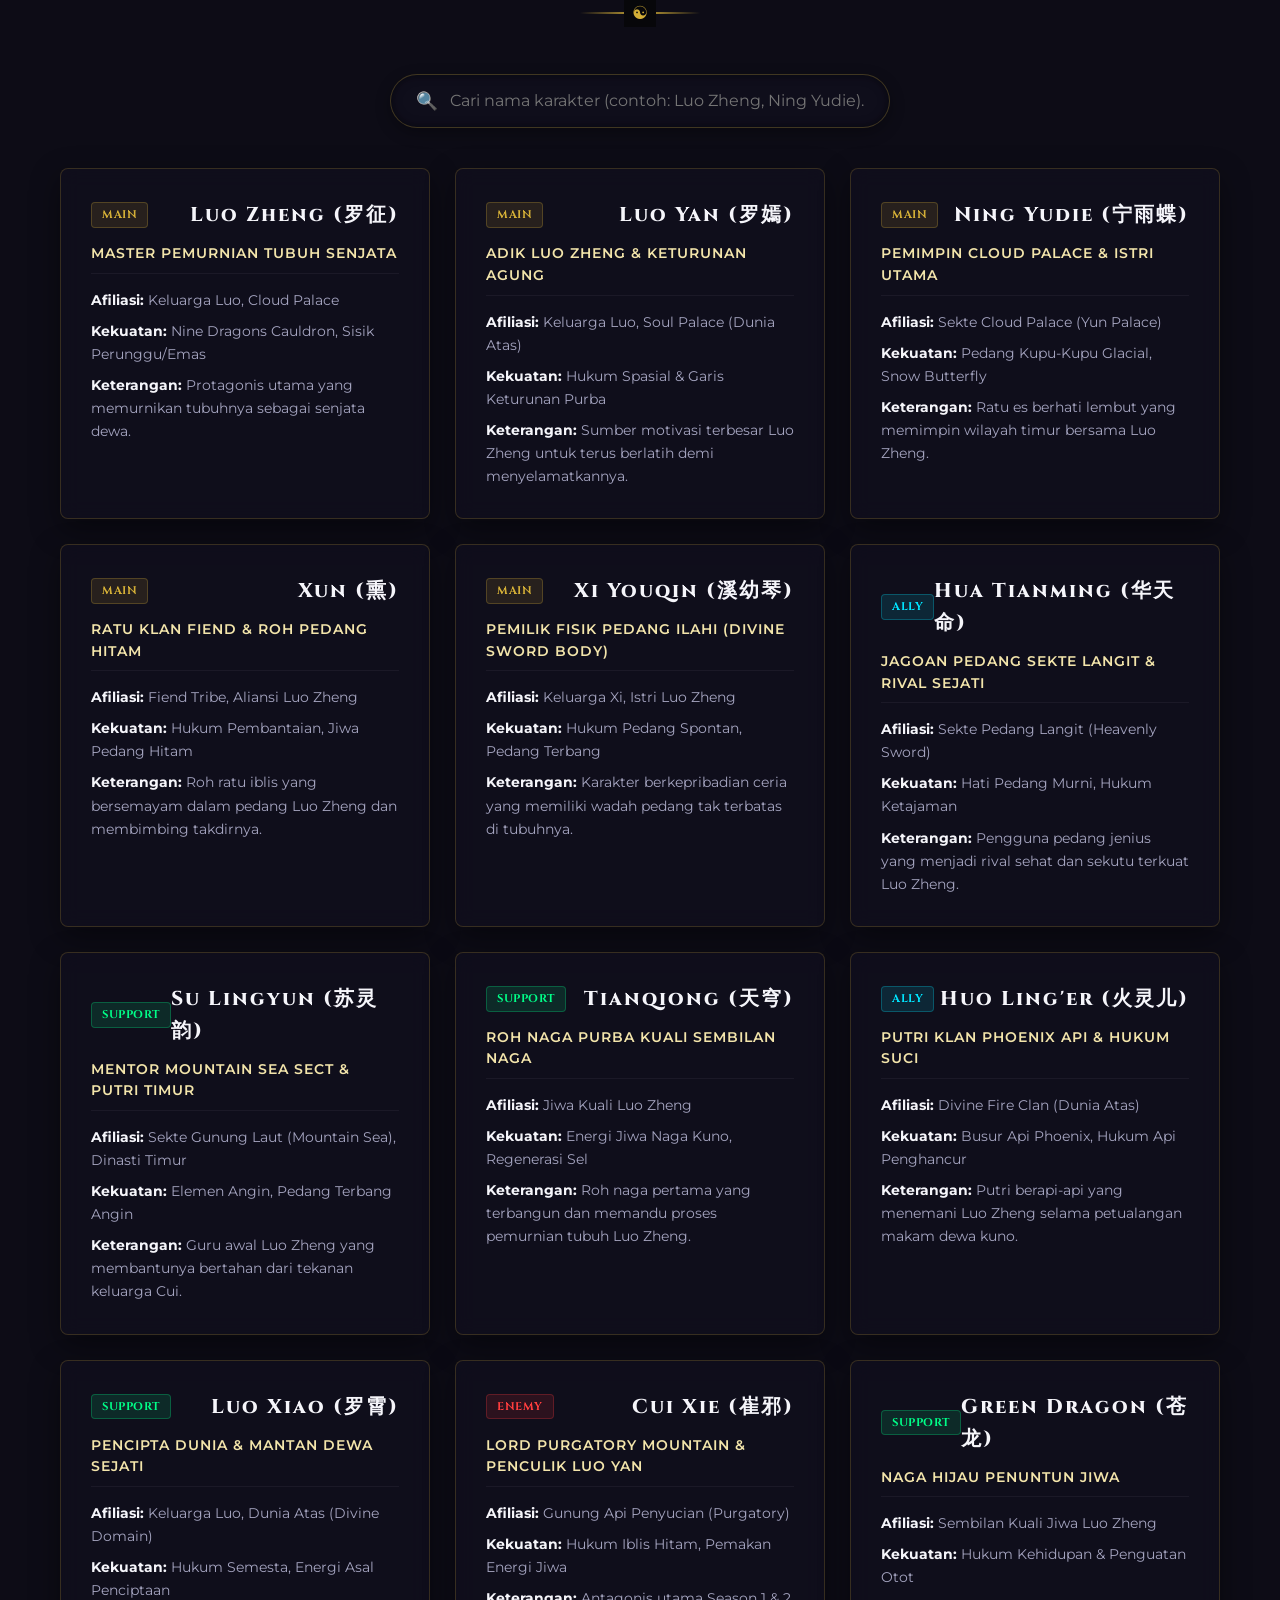
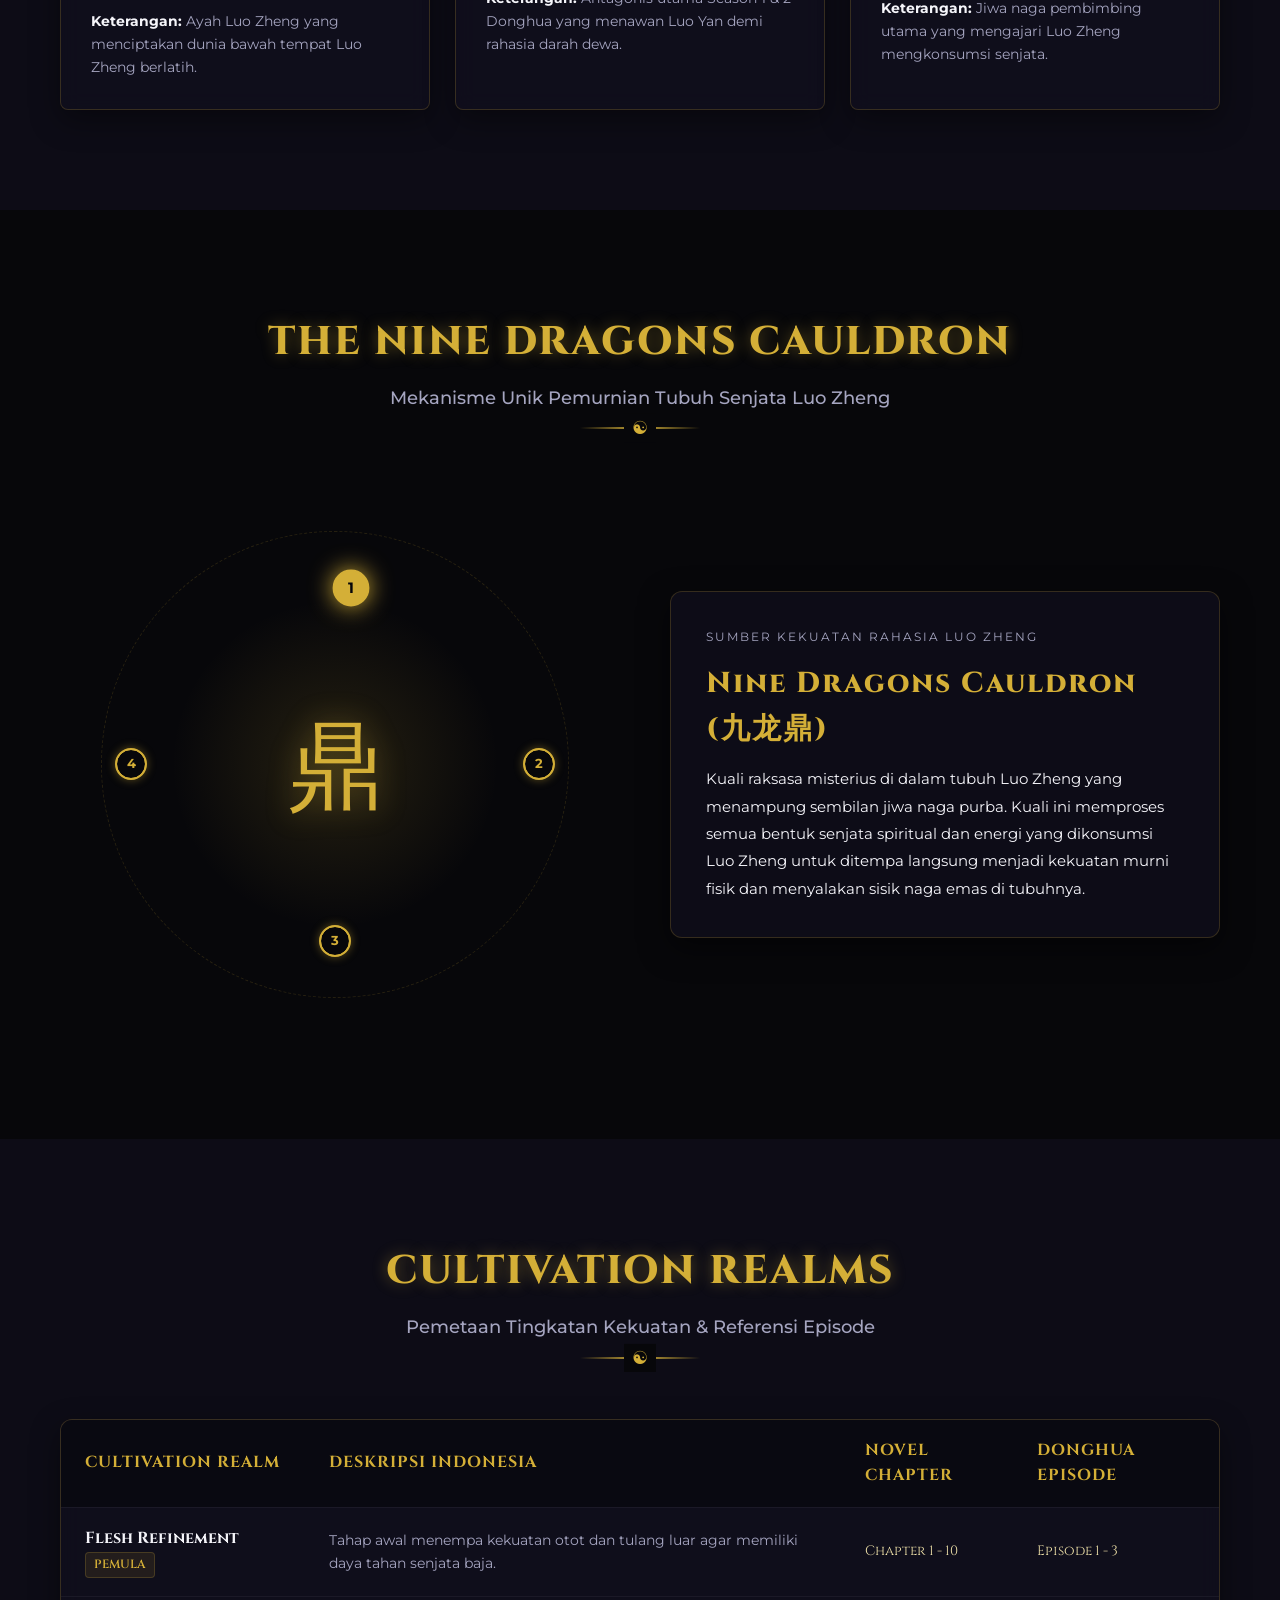
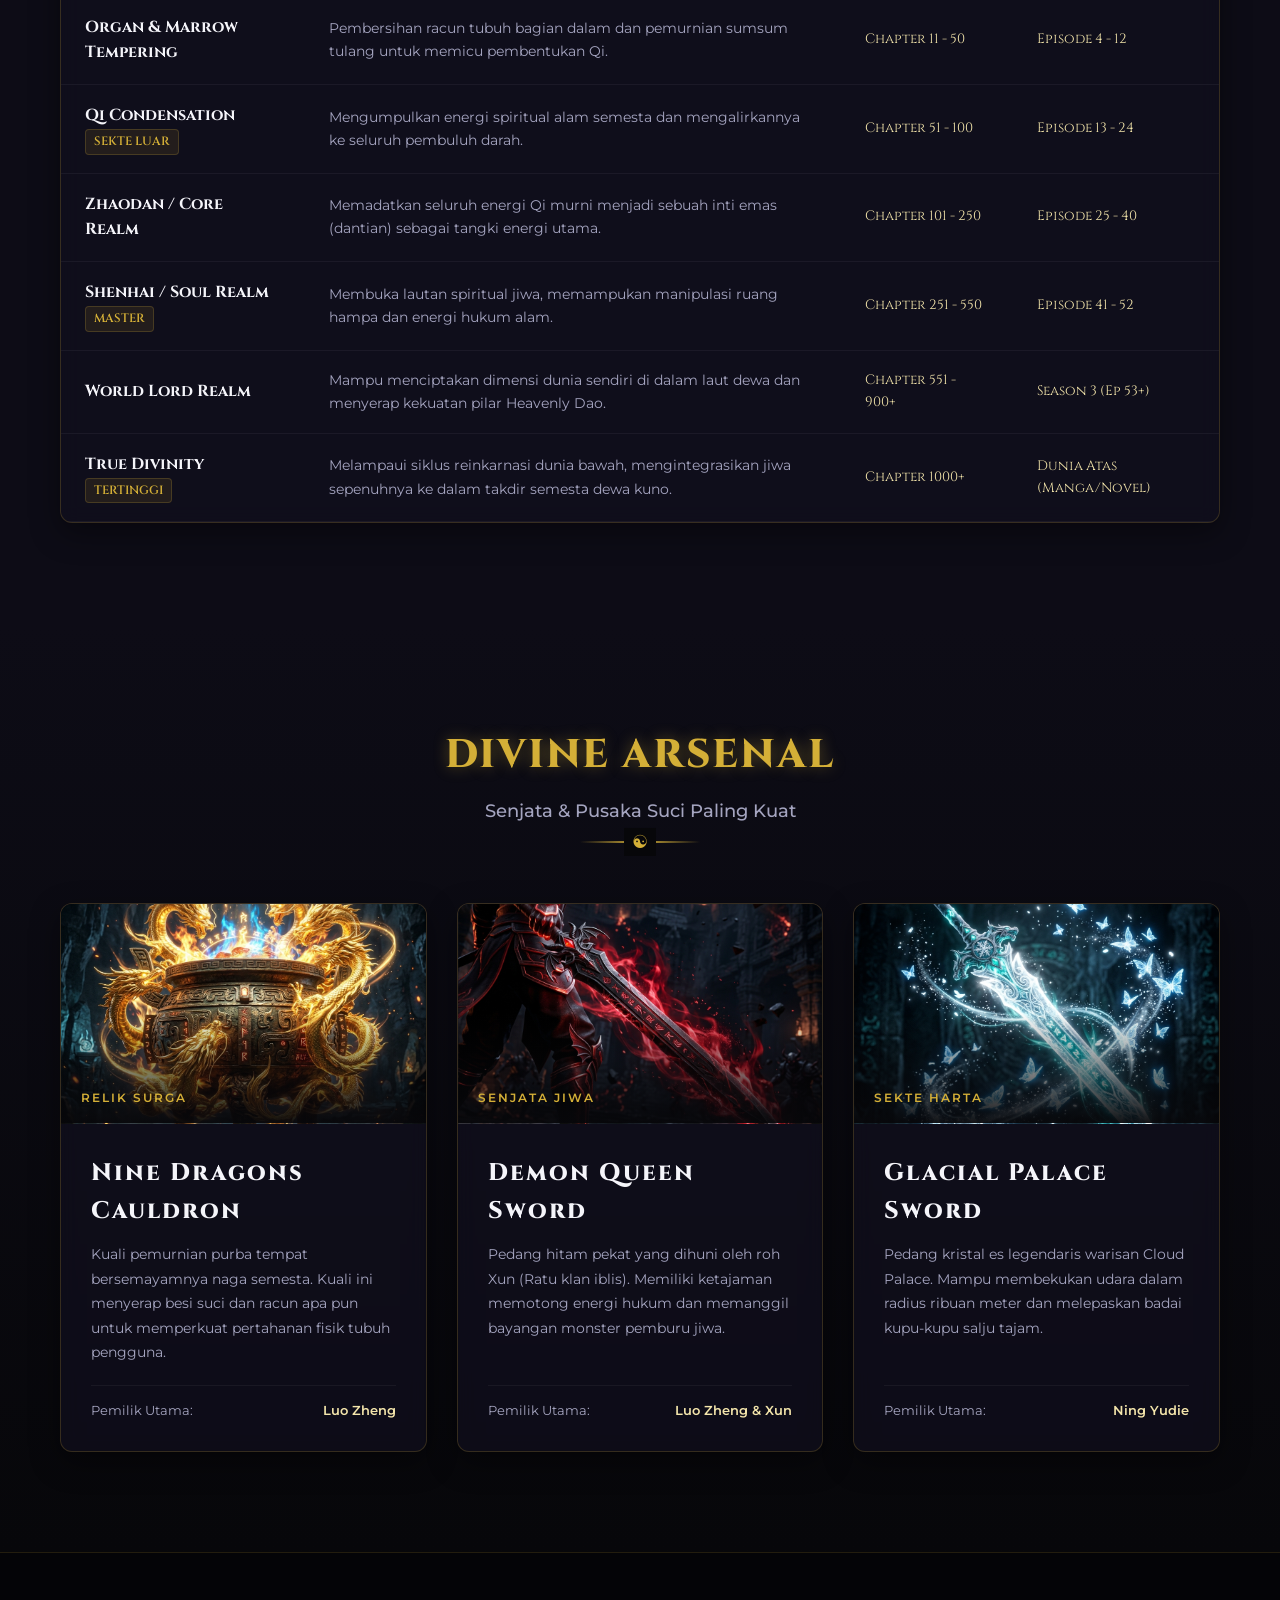
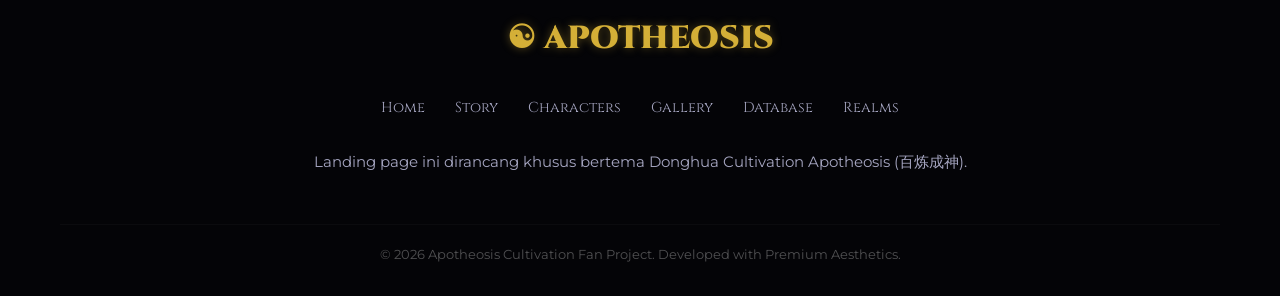
==== commit 53a5ff74: "Use official donghua banners for story section" ====
--- a/index.html
+++ b/index.html
@@ -123,7 +123,7 @@
                     </ul>
                 </div>
                 <div class="story-media">
-                    <img src="public/assets/images/bg_mountains.jpg" alt="Season 1 Cover">
+                    <img src="public/assets/images/story/season1.png" alt="Season 1 Cover">
                     <span class="story-badge">Awal Kultivasi</span>
                 </div>
             </div>
@@ -143,7 +143,7 @@
                     </ul>
                 </div>
                 <div class="story-media">
-                    <img src="public/assets/images/bg_ice.jpg" alt="Season 2 Cover">
+                    <img src="public/assets/images/story/season2.jpg" alt="Season 2 Cover">
                     <span class="story-badge">Perang Besar</span>
                 </div>
             </div>
@@ -163,7 +163,7 @@
                     </ul>
                 </div>
                 <div class="story-media">
-                    <img src="public/assets/images/bg_gold.jpg" alt="Season 3 Cover">
+                    <img src="public/assets/images/story/season3.jpg" alt="Season 3 Cover">
                     <span class="story-badge">Melampaui Dewa</span>
                 </div>
             </div>
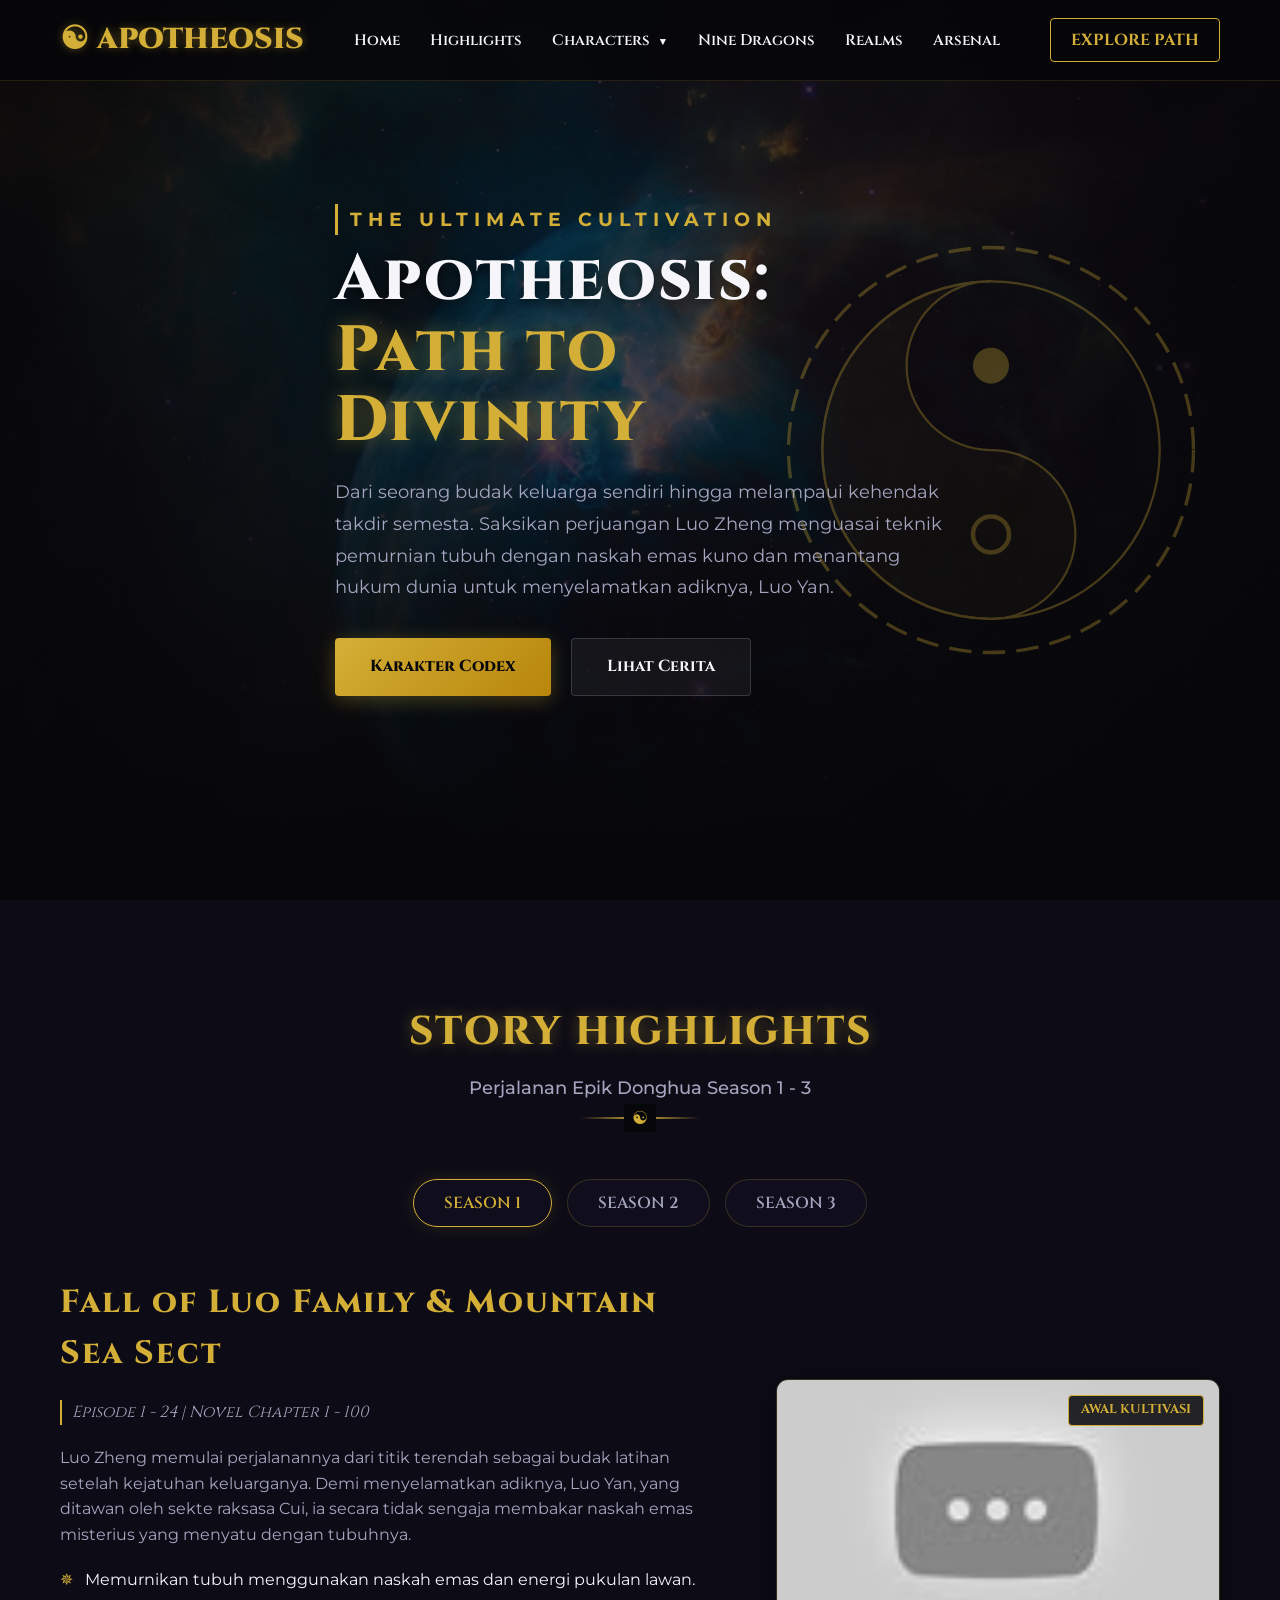
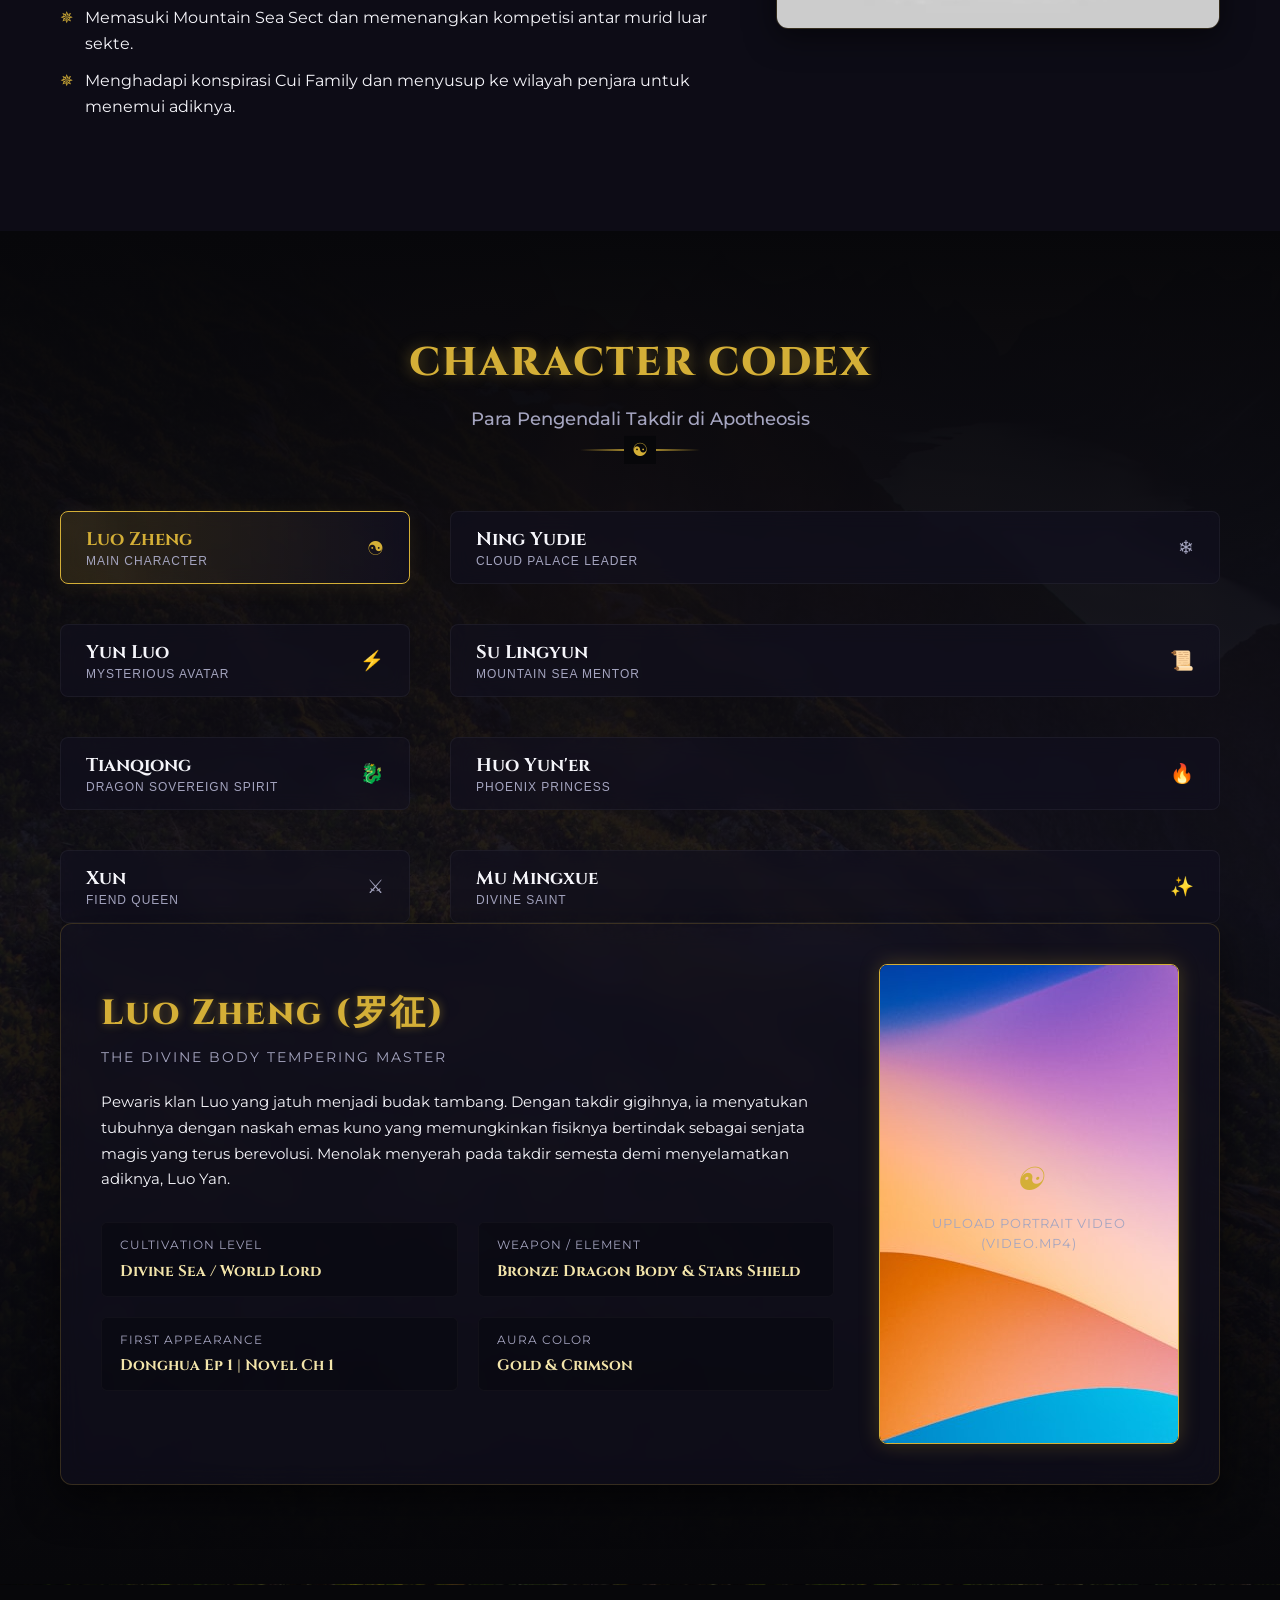
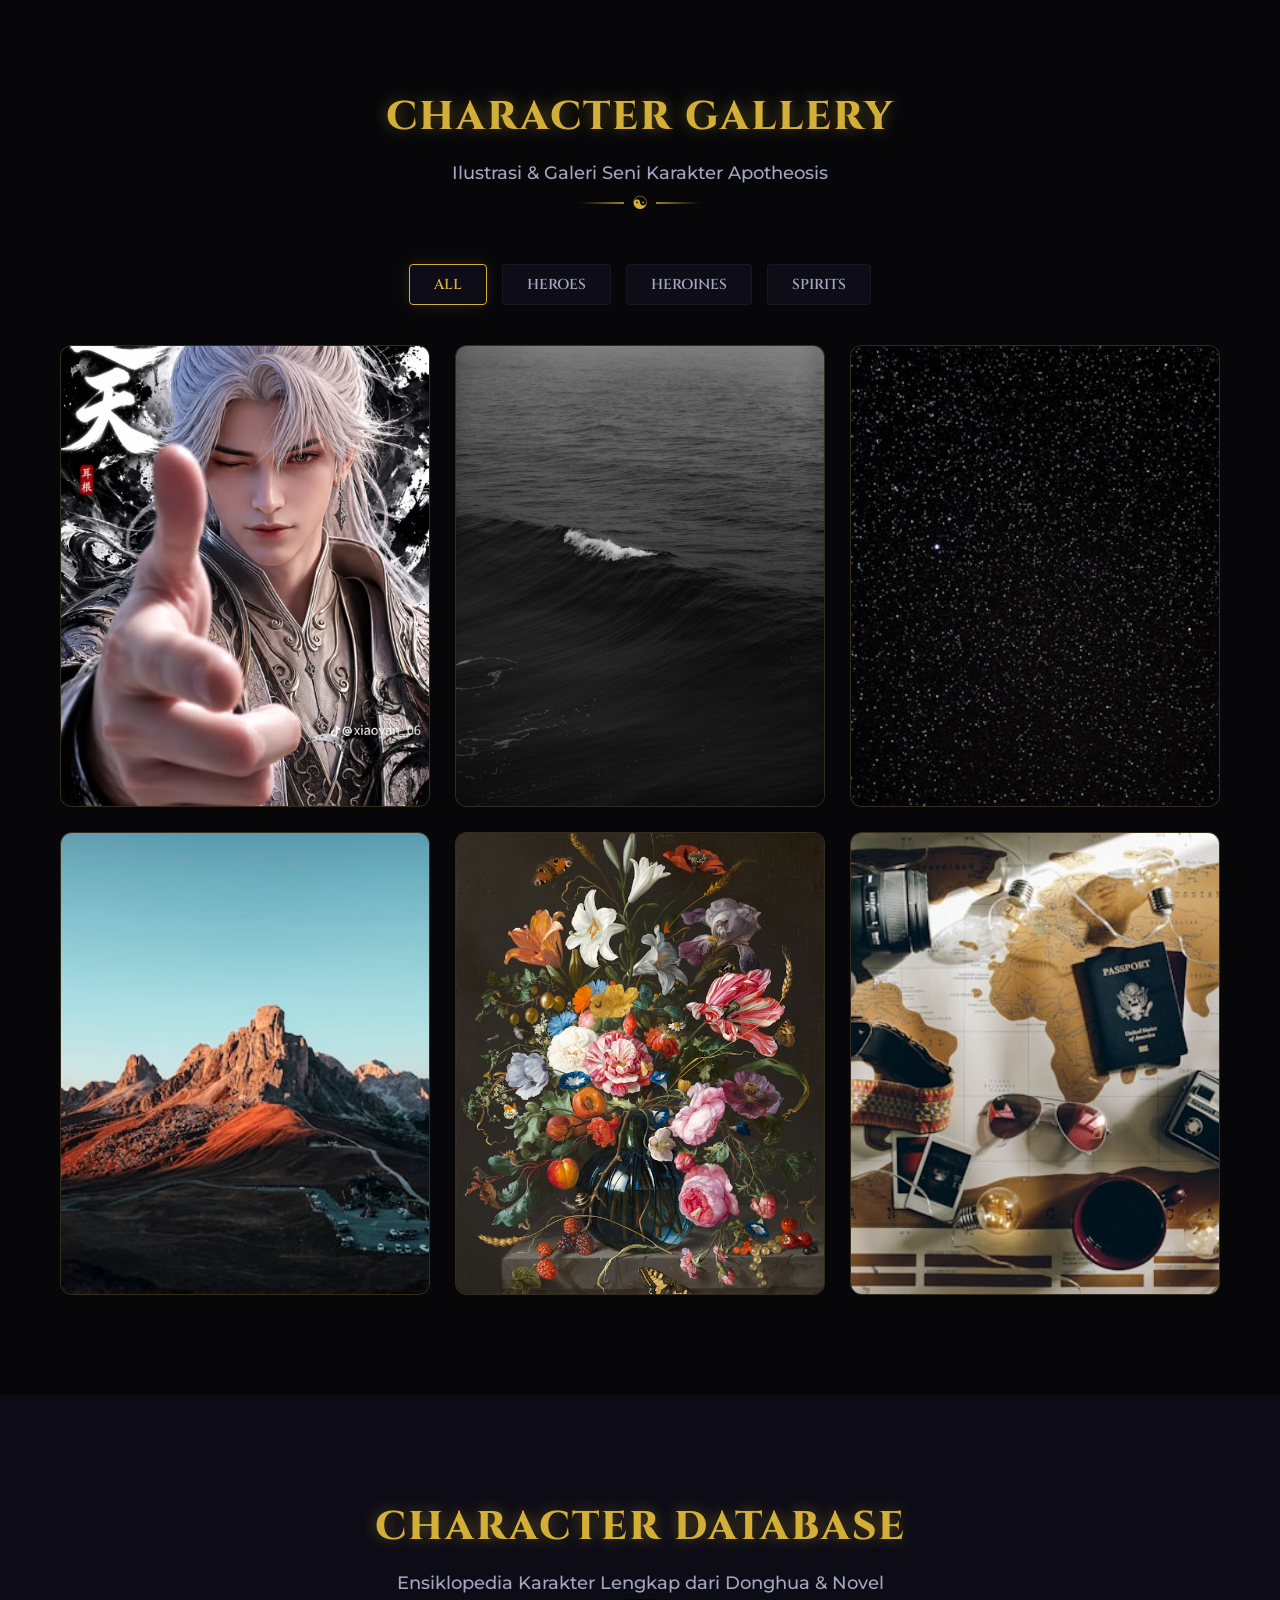
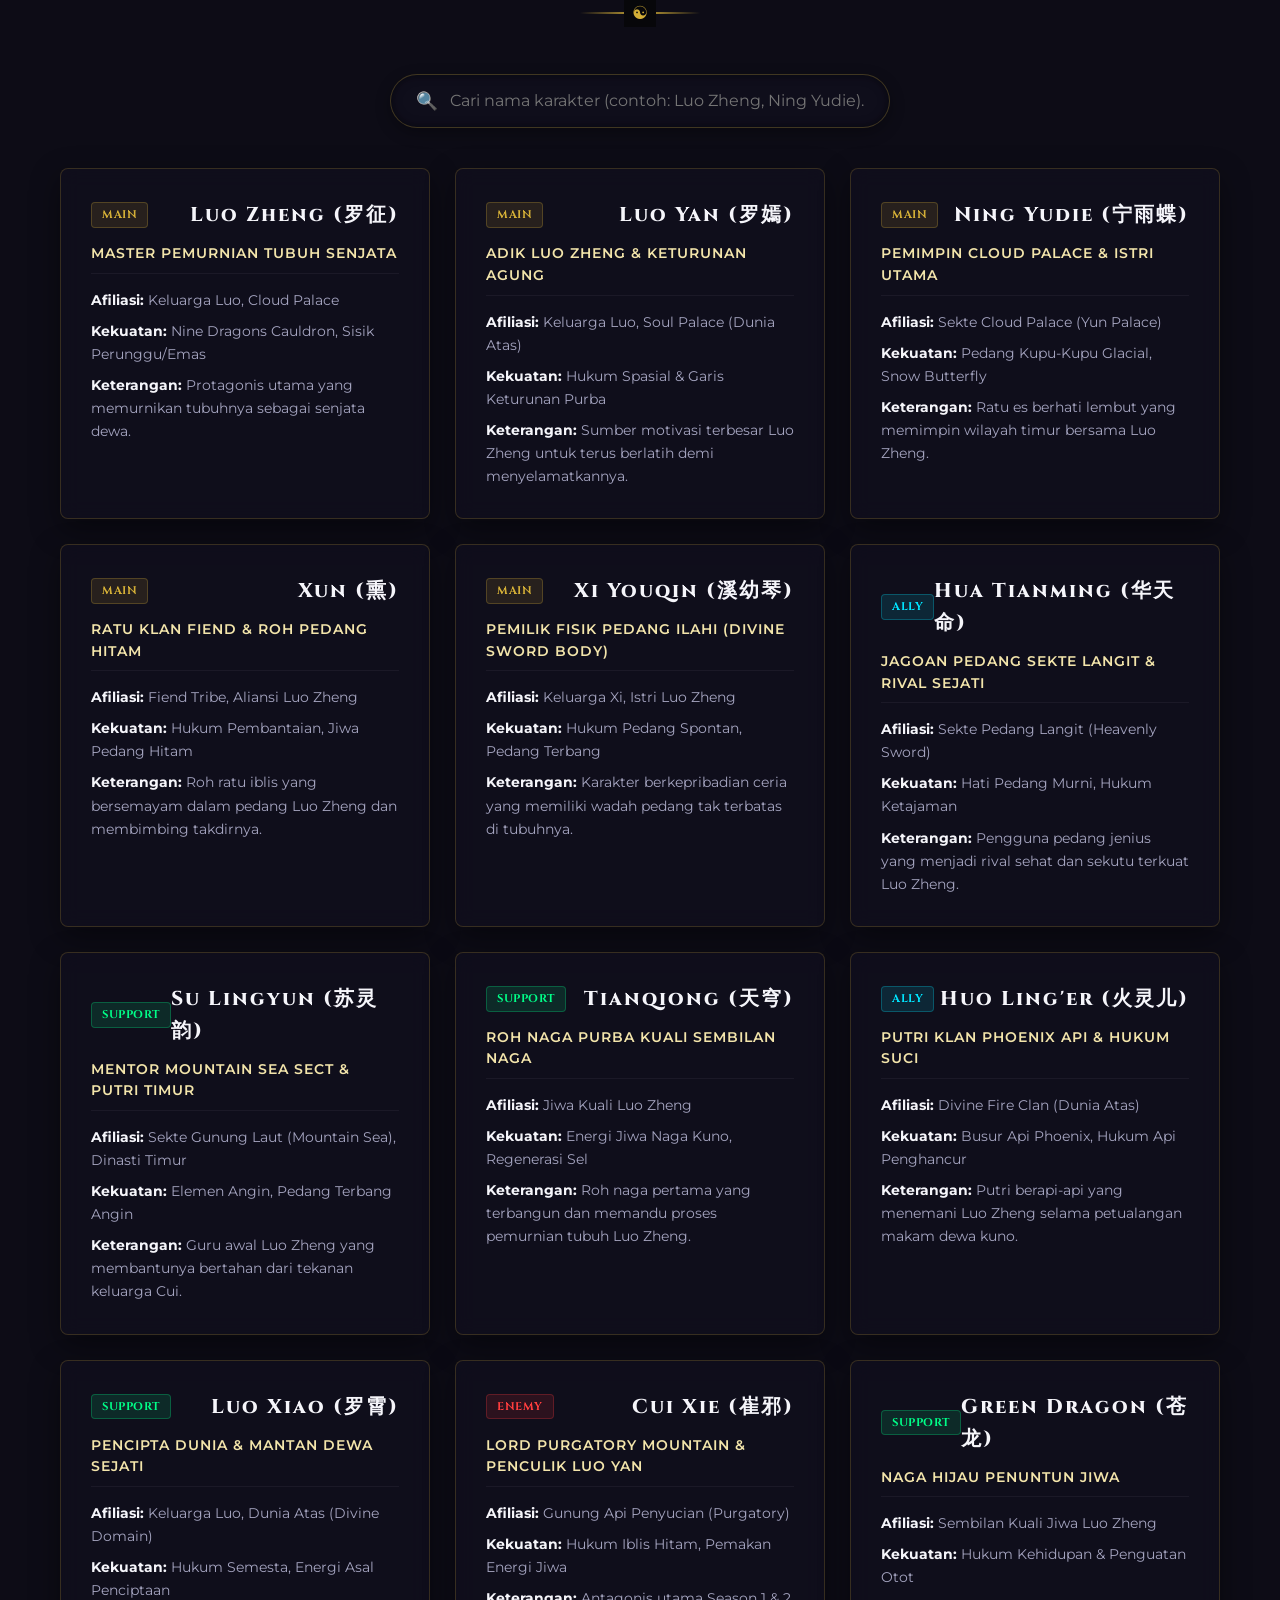
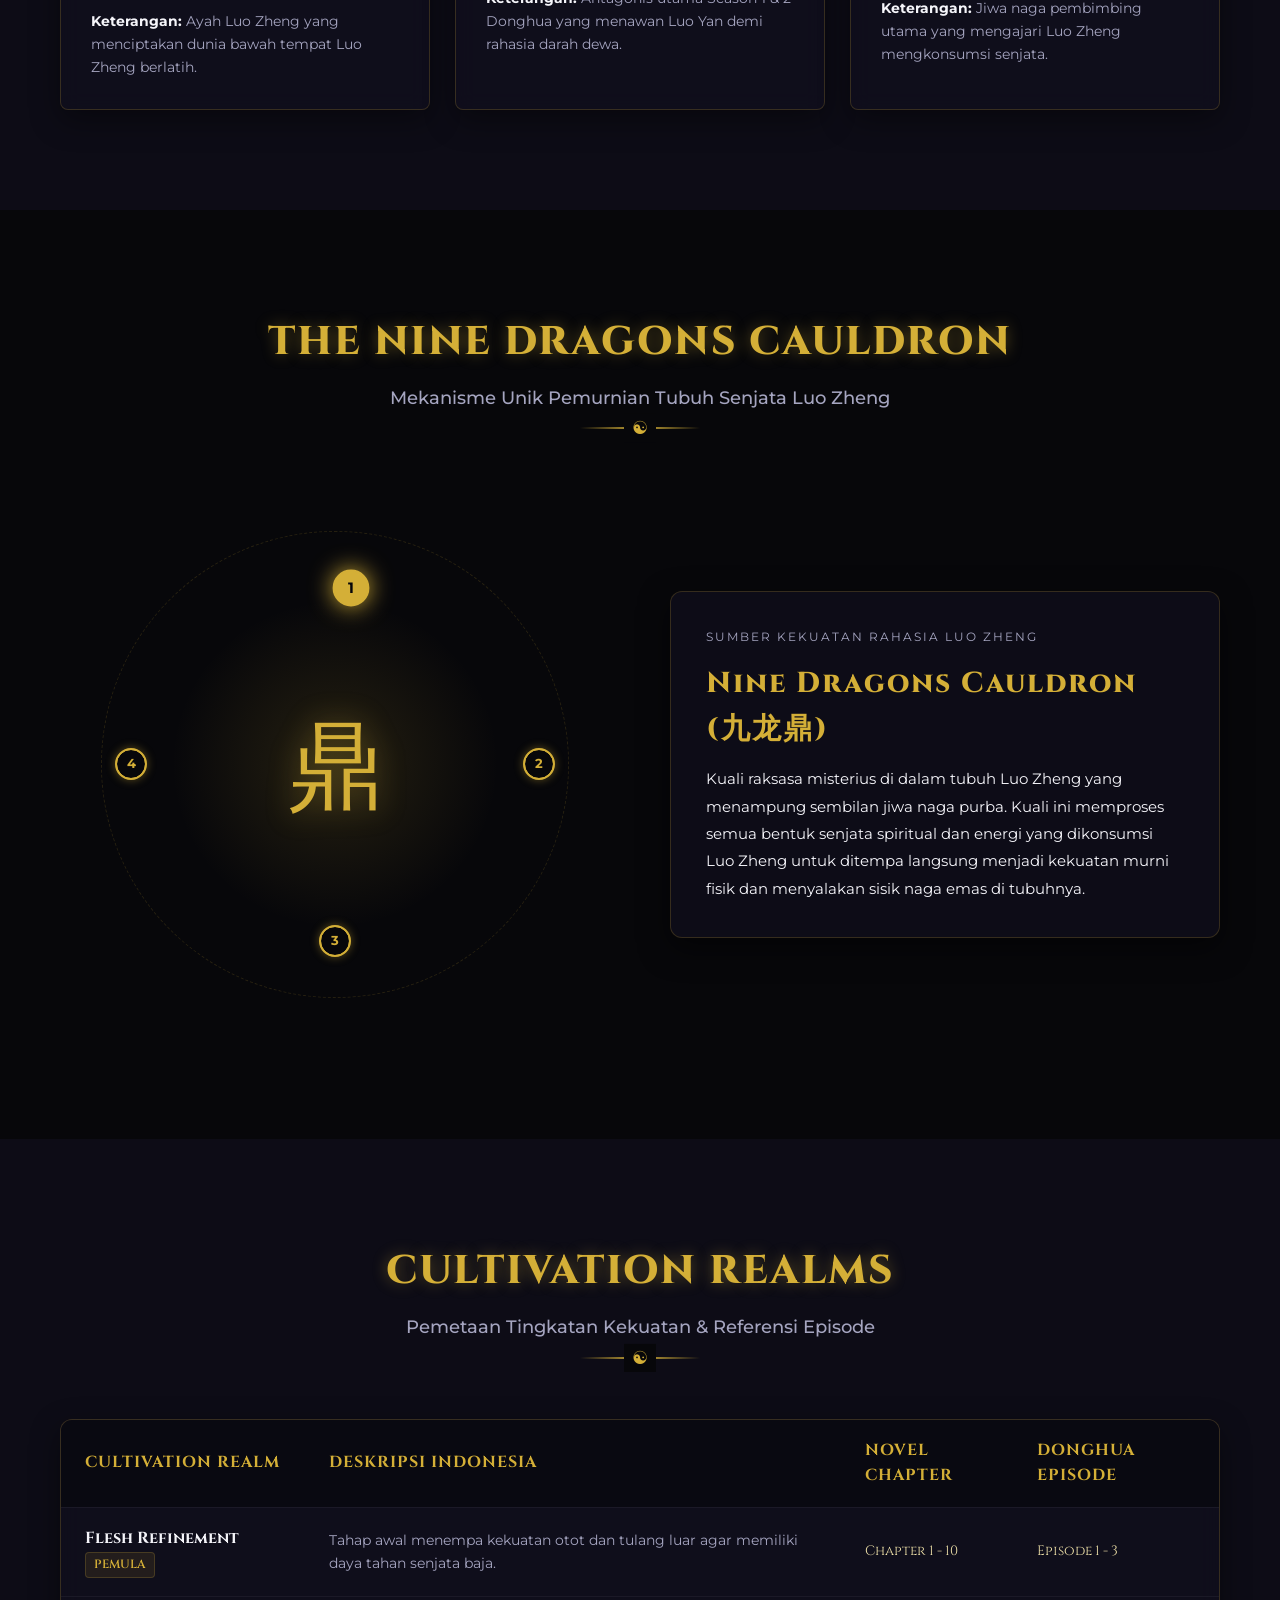
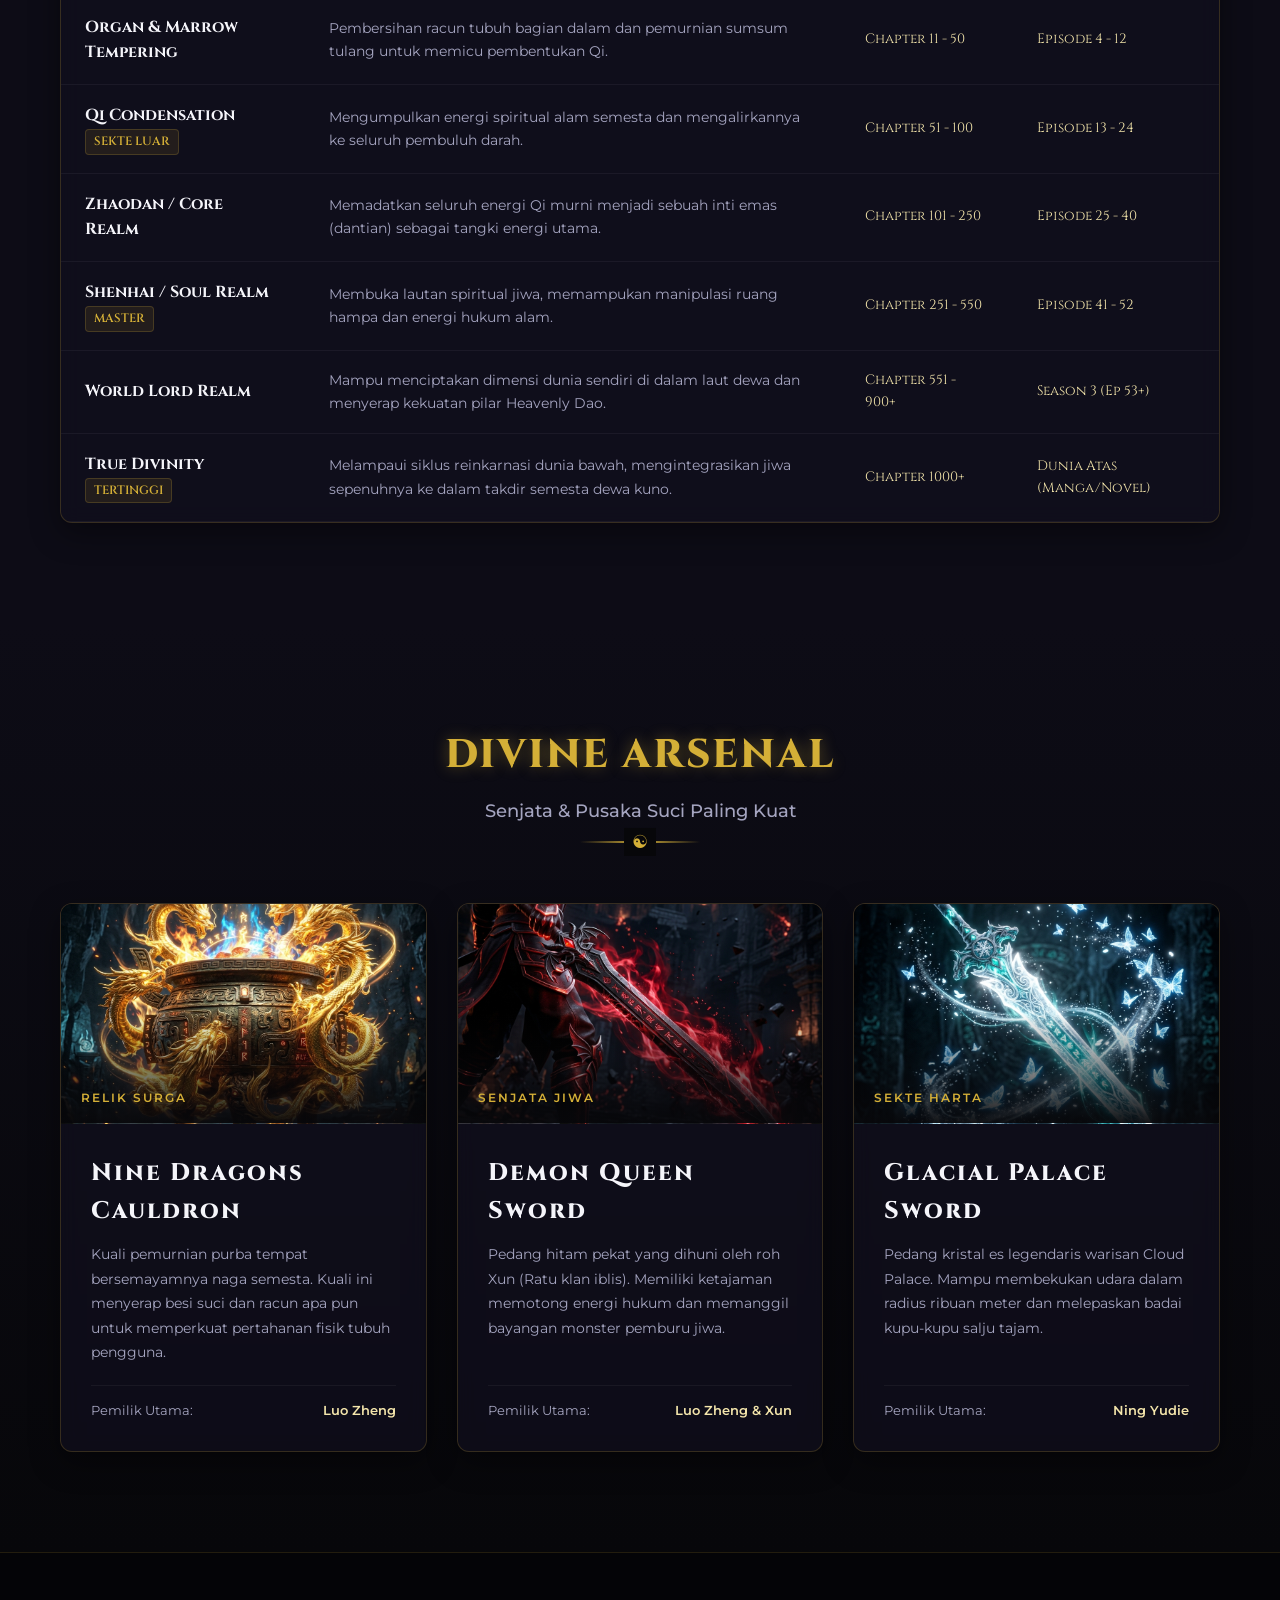
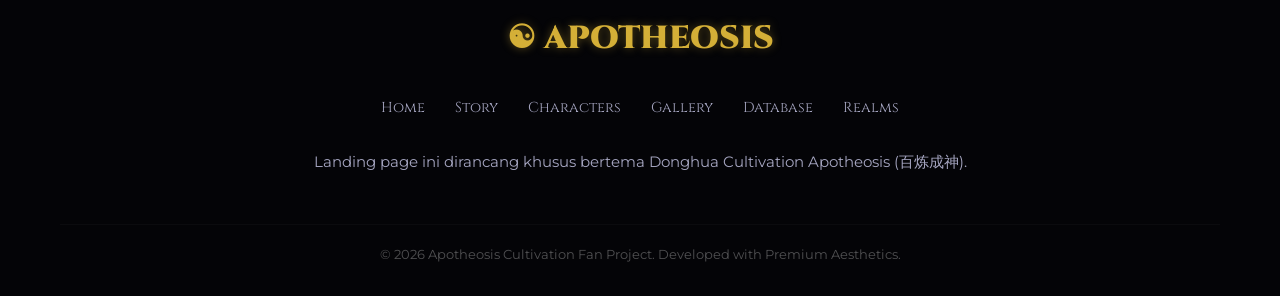
==== commit 84fe938f: "Use official wide landscape banners for story section" ====
--- a/index.html
+++ b/index.html
@@ -123,7 +123,7 @@
                     </ul>
                 </div>
                 <div class="story-media">
-                    <img src="public/assets/images/story/season1.png" alt="Season 1 Cover">
+                    <img src="public/assets/images/story/season1_wide.jpg" alt="Season 1 Cover">
                     <span class="story-badge">Awal Kultivasi</span>
                 </div>
             </div>
@@ -143,7 +143,7 @@
                     </ul>
                 </div>
                 <div class="story-media">
-                    <img src="public/assets/images/story/season2.jpg" alt="Season 2 Cover">
+                    <img src="public/assets/images/story/season2_wide.jpg" alt="Season 2 Cover">
                     <span class="story-badge">Perang Besar</span>
                 </div>
             </div>
@@ -163,7 +163,7 @@
                     </ul>
                 </div>
                 <div class="story-media">
-                    <img src="public/assets/images/story/season3.jpg" alt="Season 3 Cover">
+                    <img src="public/assets/images/story/season3_wide.jpg" alt="Season 3 Cover">
                     <span class="story-badge">Melampaui Dewa</span>
                 </div>
             </div>
